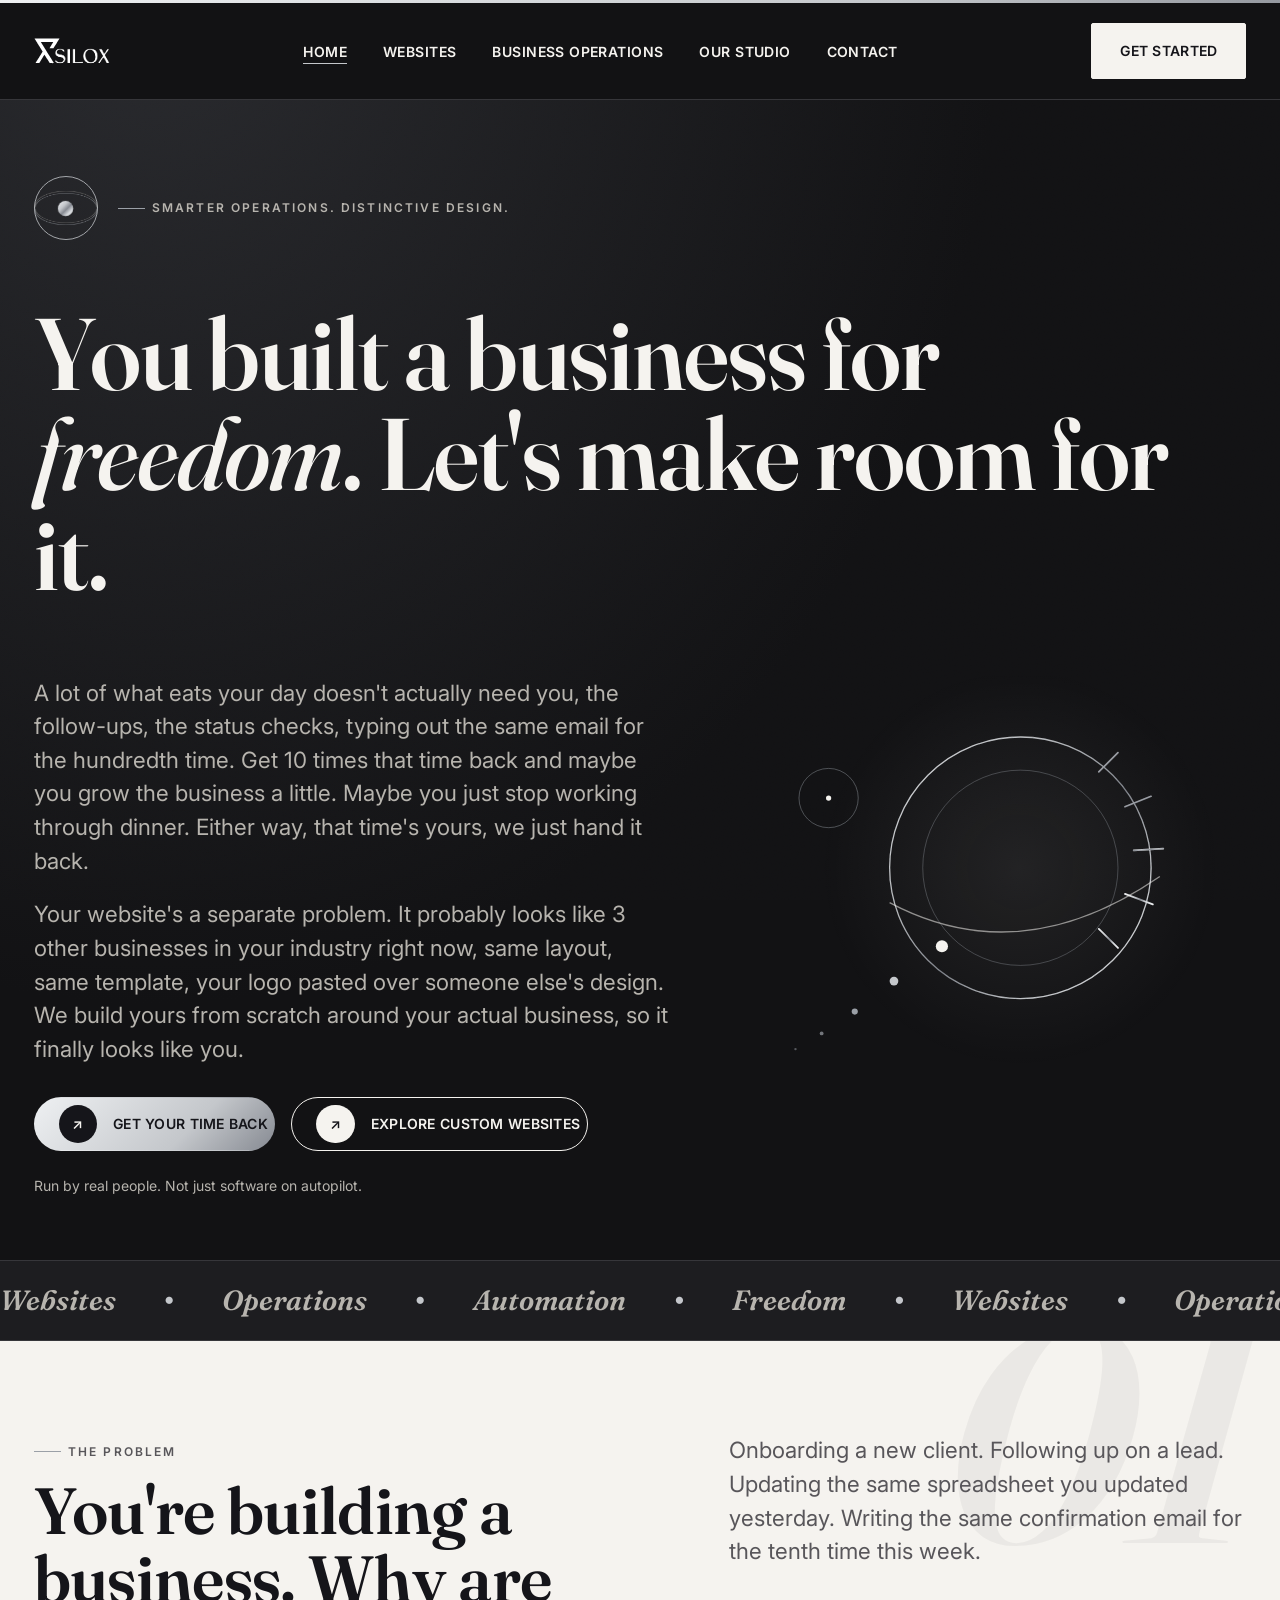
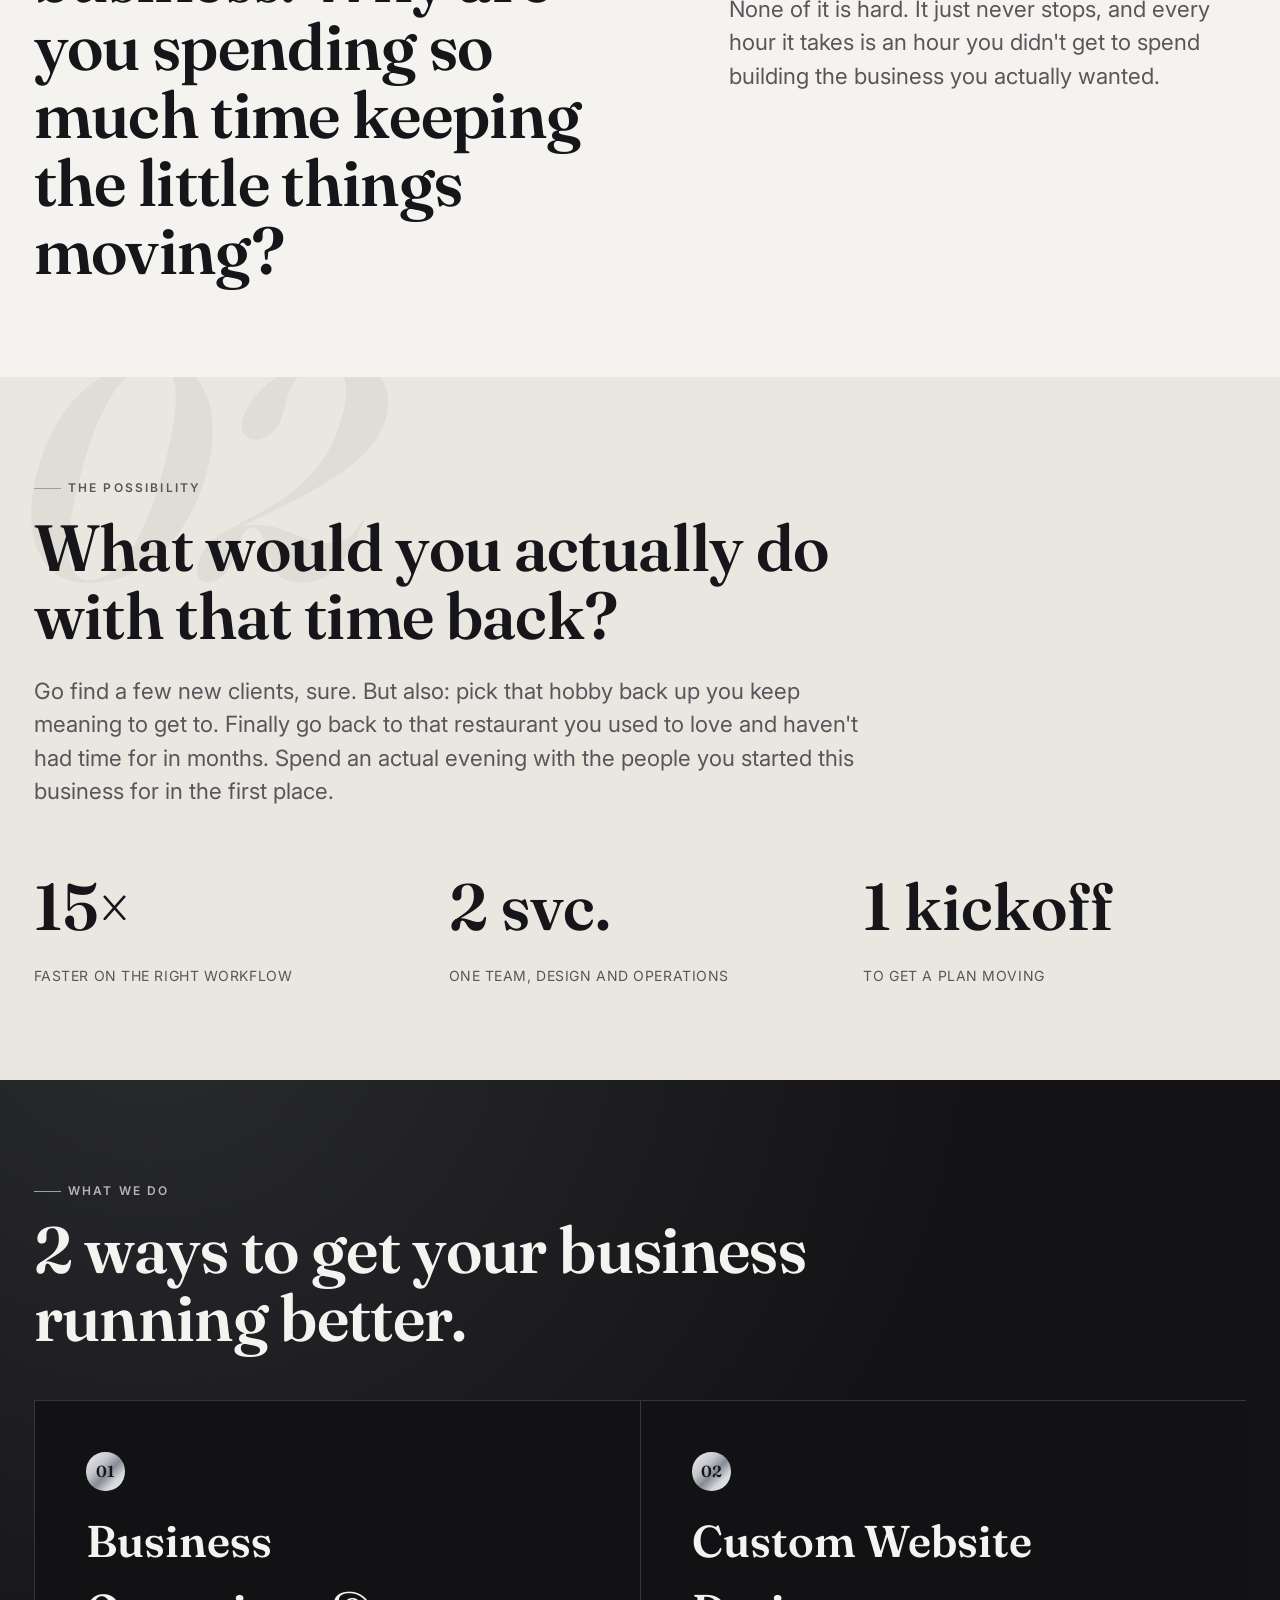
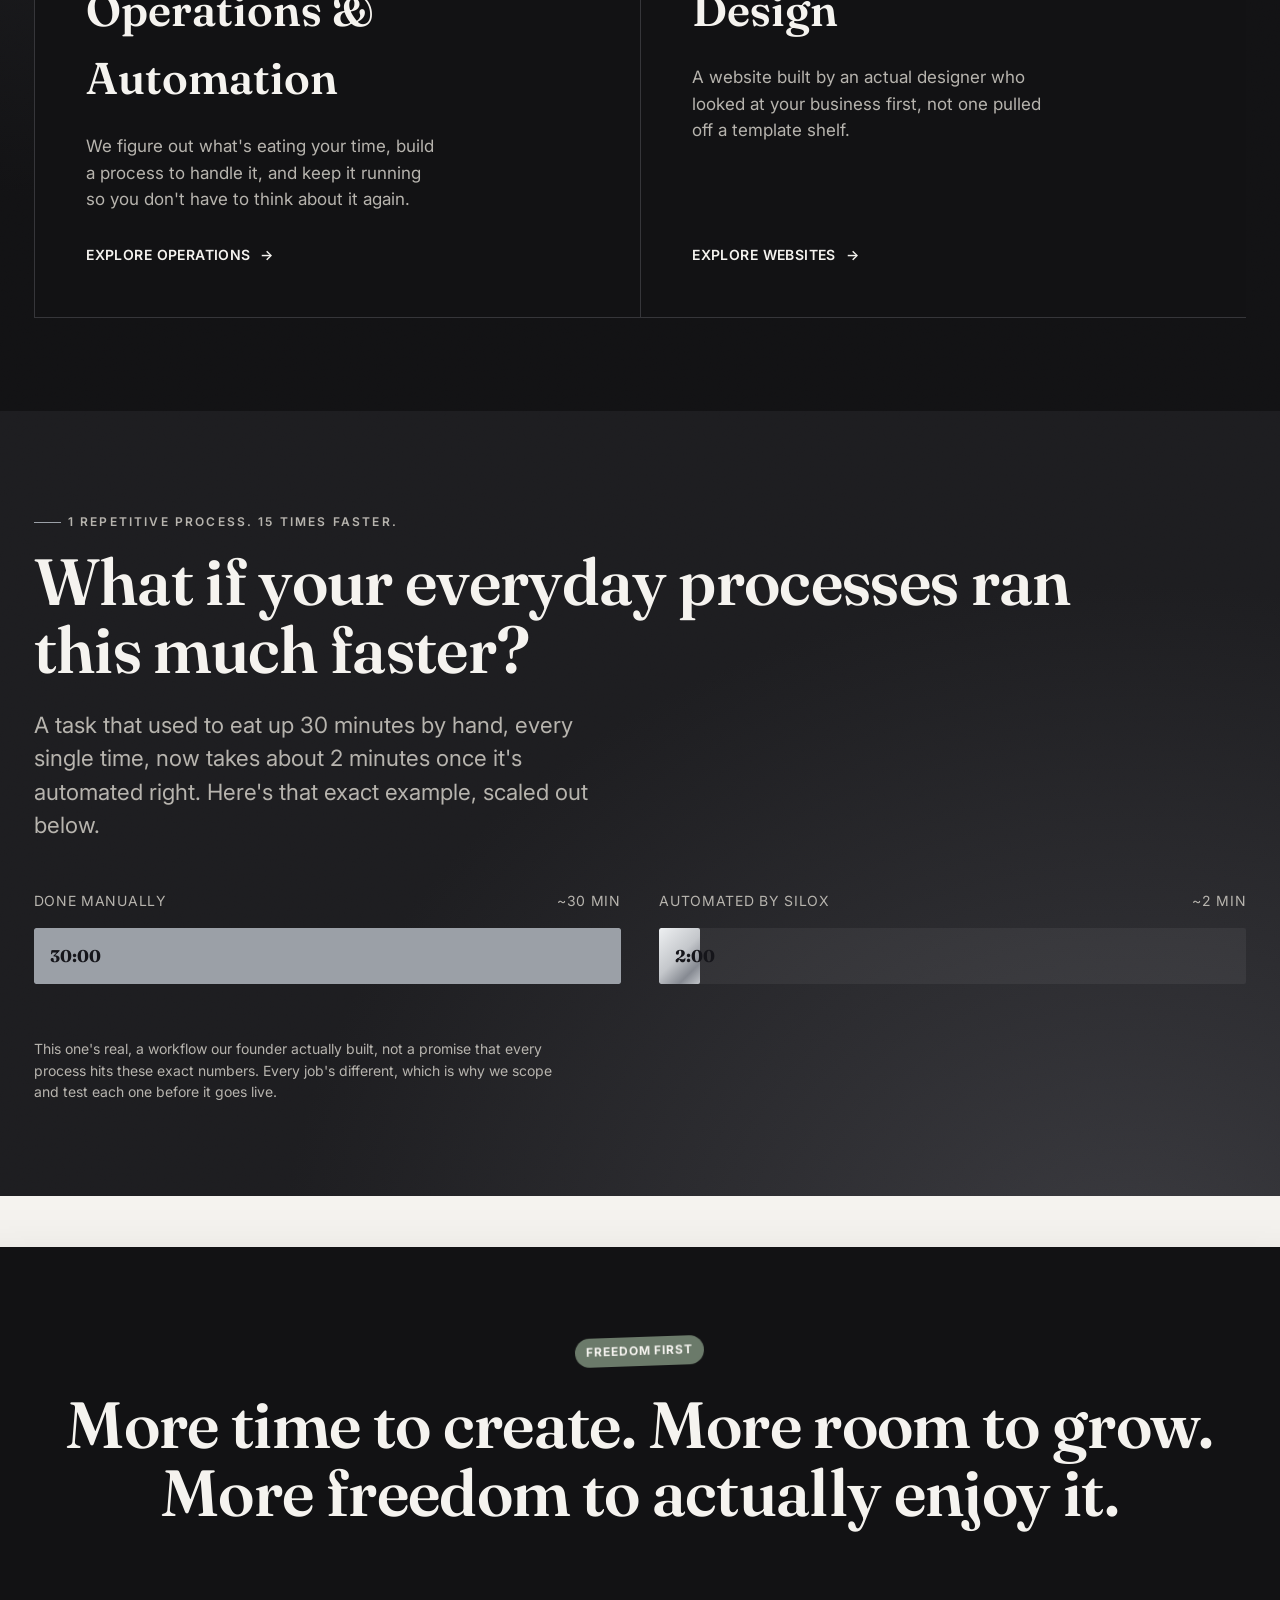
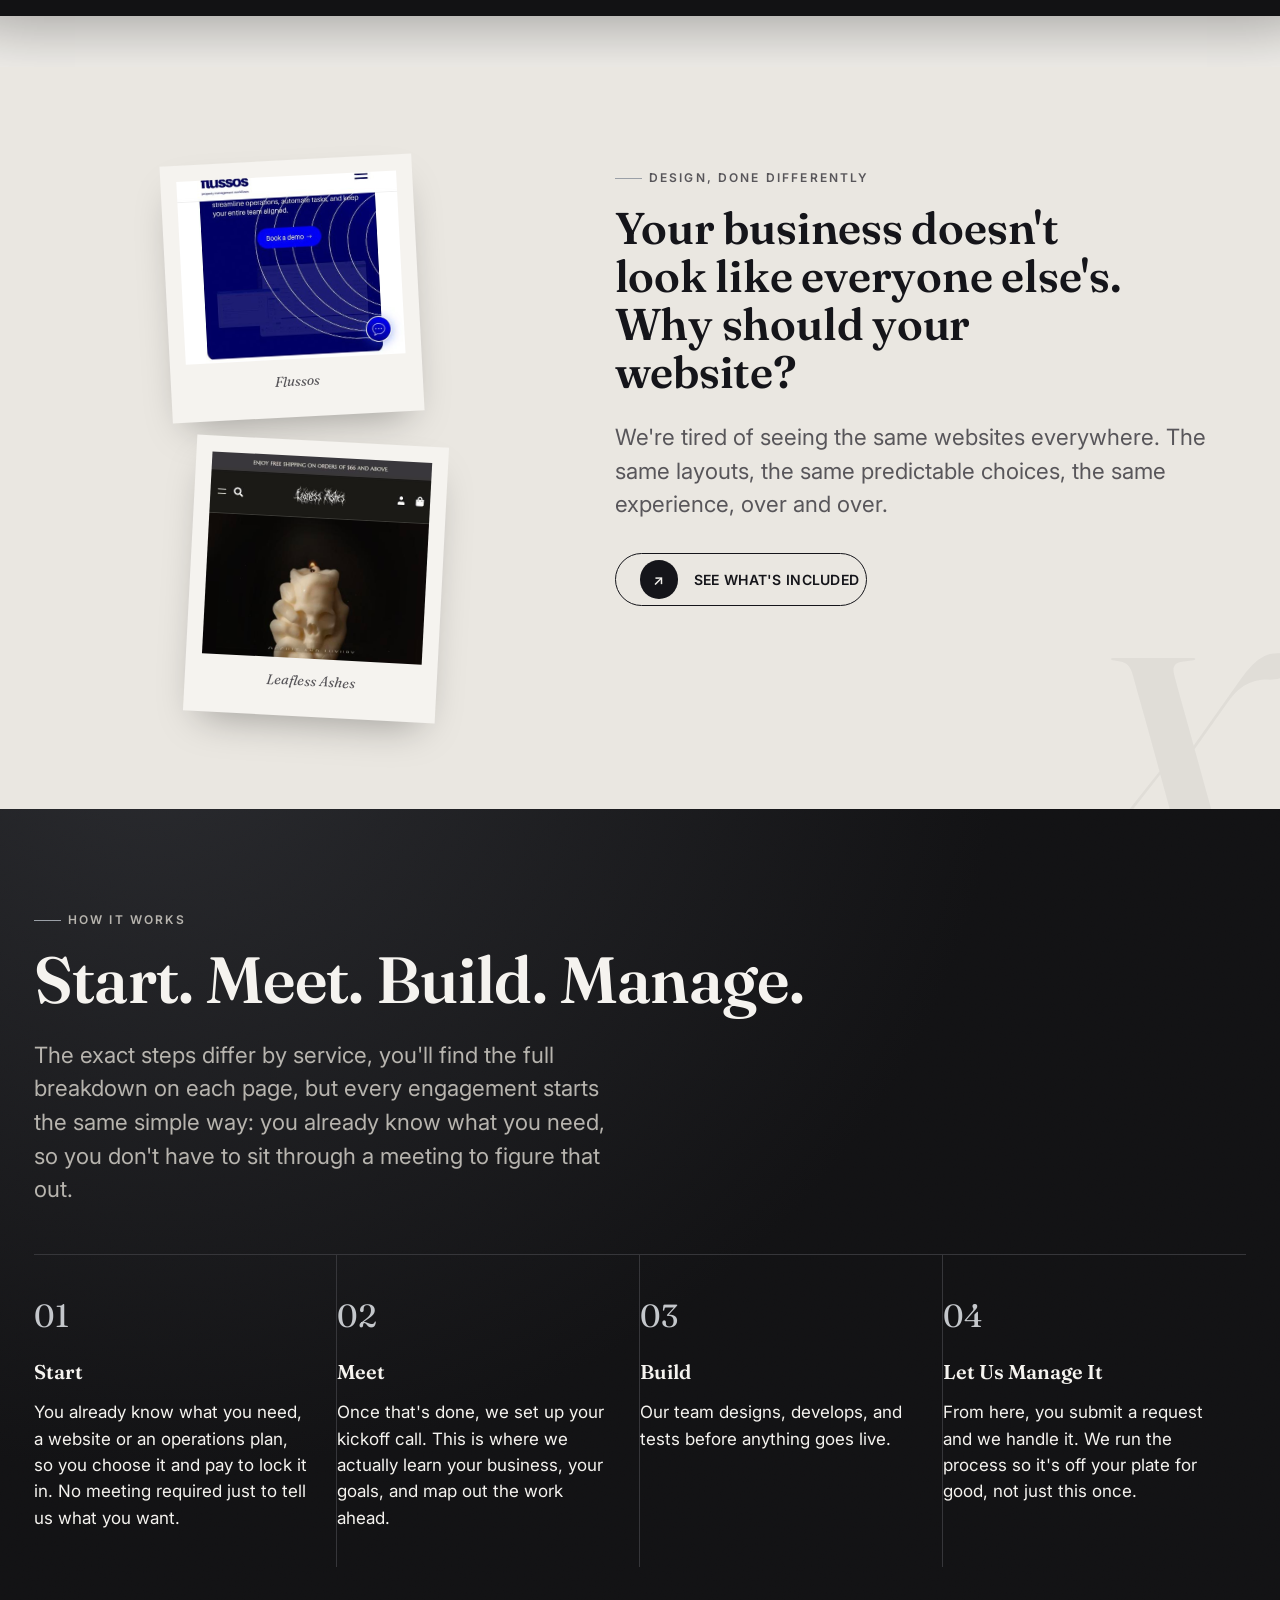
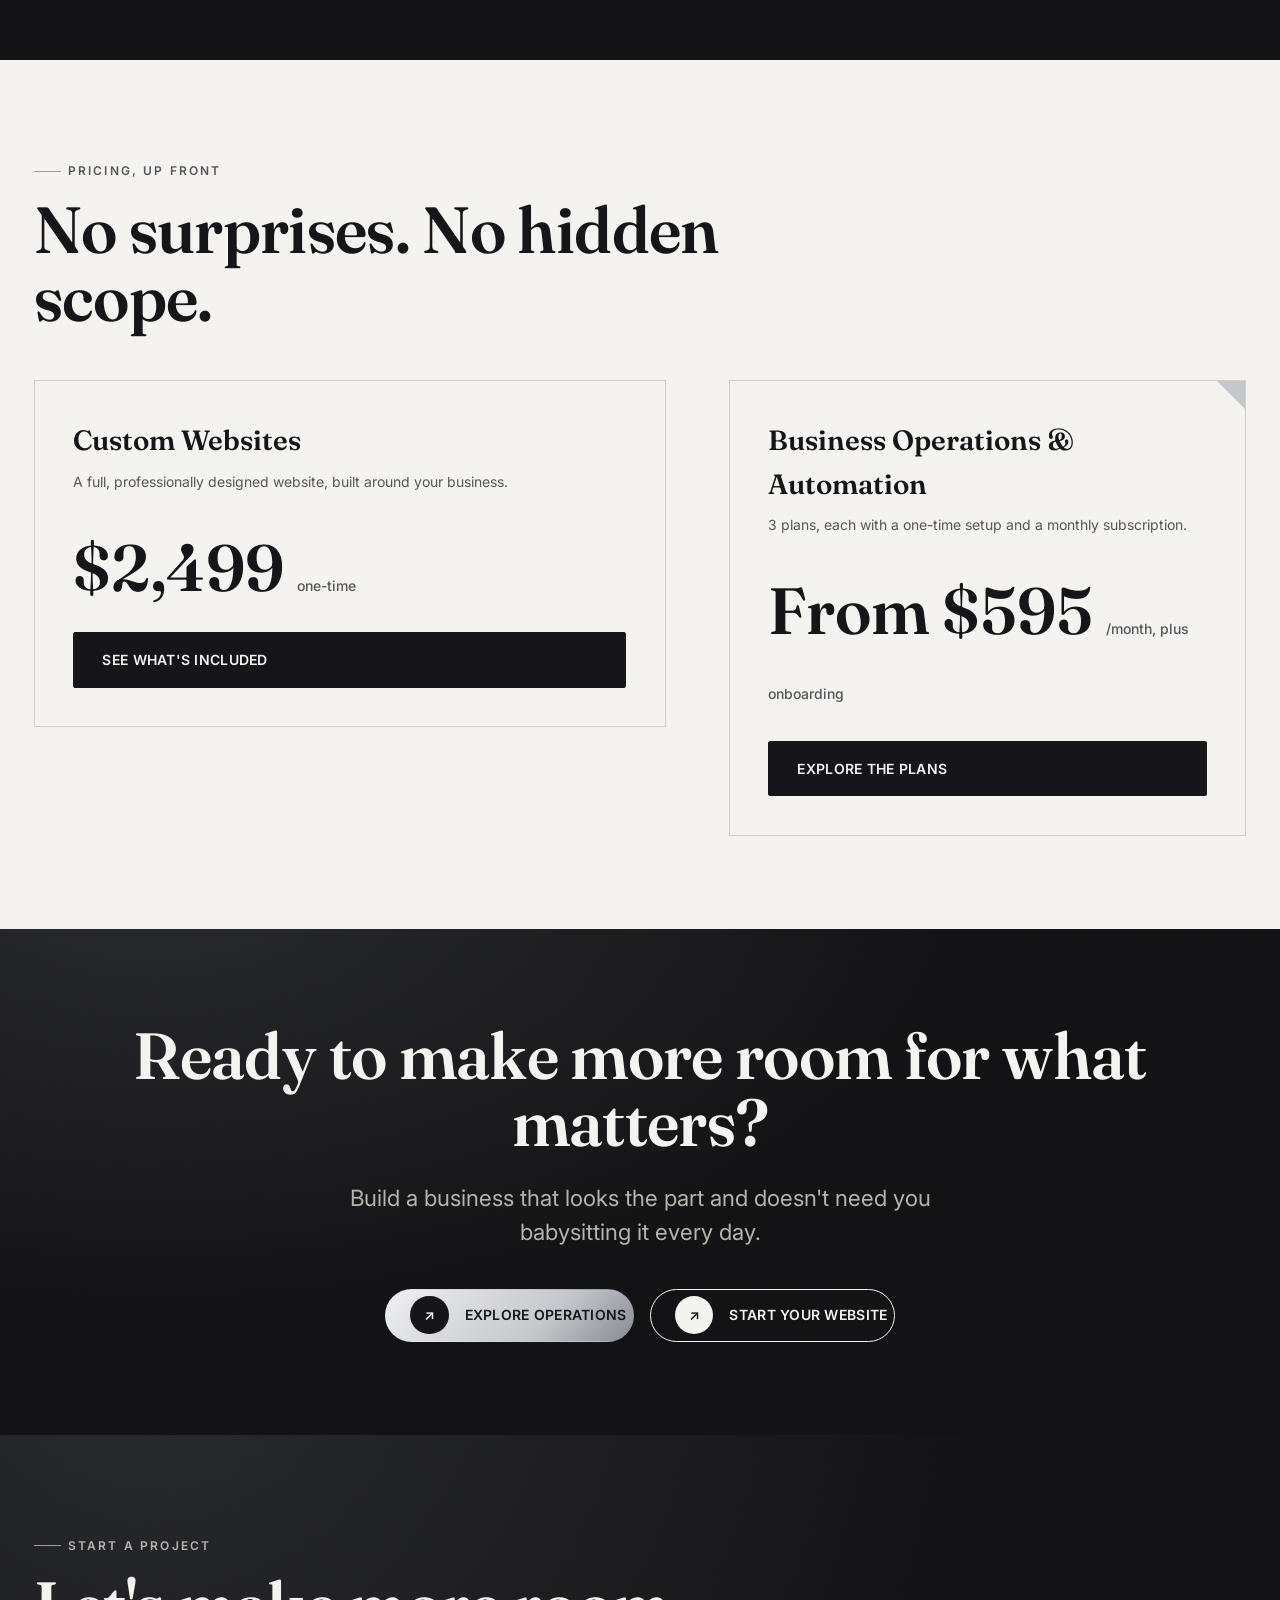
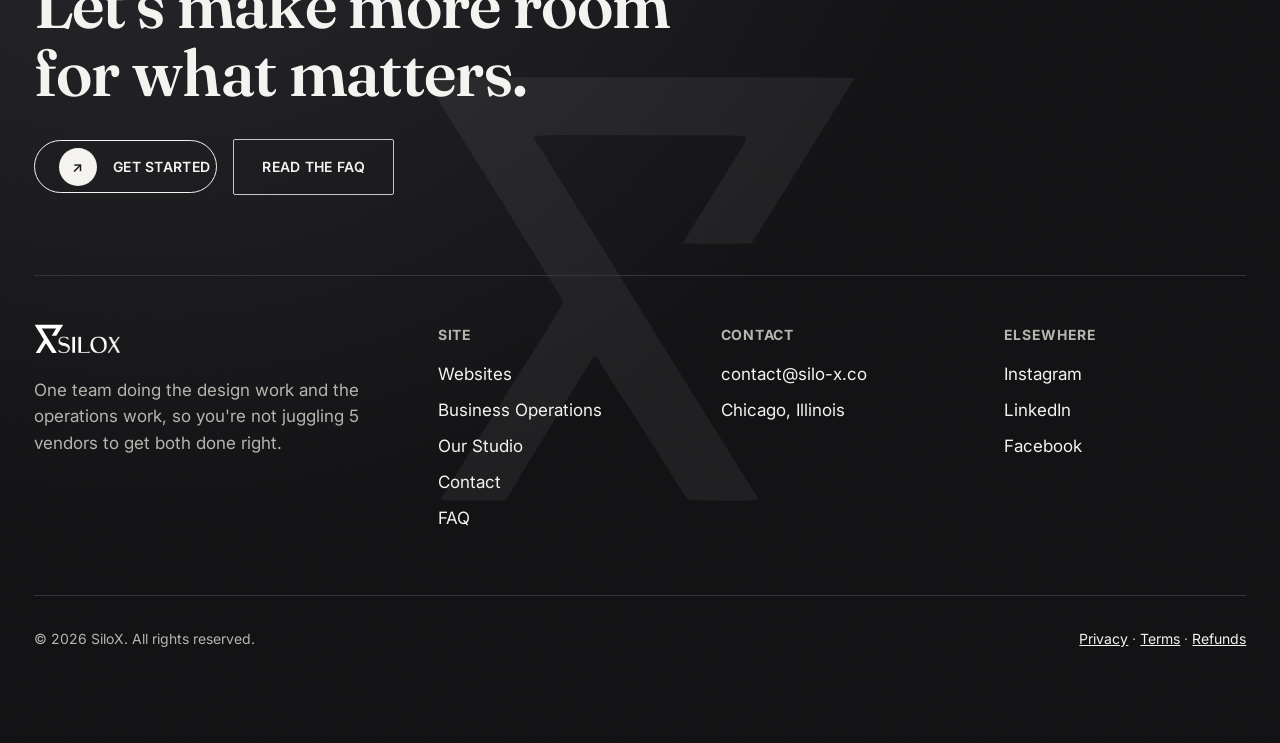
==== site/index.html @ 8cee52fc "Add files via upload" ====
<!DOCTYPE html>
<html lang="en">
<head>
<meta charset="UTF-8">
<meta name="viewport" content="width=device-width, initial-scale=1">
<title>SiloX — Smarter operations. Distinctive design.</title>
<meta name="description" content="SiloX designs distinctive, professionally built websites and manages the repetitive business operations that eat your time, so you get more freedom to run your business your way.">
<meta property="og:title" content="SiloX — Smarter operations. Distinctive design.">
<meta property="og:description" content="Custom websites, built by real designers. Business operations, automated and managed for you. More room to grow.">
<meta property="og:type" content="website">
<link rel="canonical" href="https://silo-x.co/">
<link rel="stylesheet" href="css/styles.css">
</head>
<body>
<div class="chrome-top-edge"></div>
<a class="skip-link" href="#main">Skip to content</a>

<header class="site-header">
	<div class="wrap site-header__inner">
		<a class="site-logo" href="index.html"><img src="img/logo-horizontal-white.svg" alt="SiloX" width="140" height="48"></a>
		<nav class="primary-nav" id="primary-nav" aria-label="Primary">
			<ul>
				<li><a href="index.html" aria-current="page">Home</a></li>
				<li><a href="websites.html">Websites</a></li>
				<li><a href="operations.html">Business Operations</a></li>
				<li><a href="studio.html">Our Studio</a></li>
				<li><a href="contact.html">Contact</a></li>
			</ul>
		</nav>
		<div class="header-cta">
			<a class="btn btn--primary-on-dark" href="contact.html">Get Started</a>
			<button class="nav-toggle" id="nav-toggle" aria-expanded="false" aria-controls="primary-nav"><span class="visually-hidden">Menu</span>☰</button>
		</div>
	</div>
</header>

<main id="main">

<!-- HERO -->
<section class="section--dark hero-section">
	<div class="wrap hero">
		<div style="display:flex;align-items:center;gap:1.25rem;">
			<div class="orb-3d" aria-hidden="true"><div class="orb-3d__inner"><span class="orb-3d__ring"></span><span class="orb-3d__ring"></span><span class="orb-3d__ring"></span><span class="orb-3d__core"></span></div></div>
			<p class="eyebrow hero__eyebrow" style="margin:0;">Smarter operations. Distinctive design.</p>
		</div>
		<h1 class="display-hero hero__headline" style="margin-top:1.5rem;">You built a business for <em class="accent">freedom</em>. Let's make room for it.</h1>
		<div class="hero__sub hero__sub--with-visual">
			<div>
				<p class="lead hero__lede">A lot of what eats your day doesn't actually need you, the follow-ups, the status checks, typing out the same email for the hundredth time. Get 10 times that time back and maybe you grow the business a little. Maybe you just stop working through dinner. Either way, that time's yours, we just hand it back.</p>
				<p class="lead hero__lede" style="margin-top:1.25rem;">Your website's a separate problem. It probably looks like 3 other businesses in your industry right now, same layout, same template, your logo pasted over someone else's design. We build yours from scratch around your actual business, so it finally looks like you.</p>
				<div class="hero__cta btn-row">
					<a class="btn-soul btn-soul--chrome" href="operations.html"><span class="btn-soul__ring">↗</span> Get Your Time Back</a>
					<a class="btn-soul btn-soul--on-dark" href="websites.html"><span class="btn-soul__ring">↗</span> Explore Custom Websites</a>
				</div>
				<p class="hero__fineprint">Run by real people. Not just software on autopilot.</p>
			</div>
			<div class="hero-stage" aria-hidden="true">
				<img src="img/motif-home.svg" alt="" width="560" height="430">
			</div>
		</div>
	</div>
</section>

<div class="marquee" aria-hidden="true">
	<div class="marquee__track">
		<div class="marquee__item"><span>Websites</span><span class="dot">●</span><span>Operations</span><span class="dot">●</span><span>Automation</span><span class="dot">●</span><span>Freedom</span><span class="dot">●</span></div>
		<div class="marquee__item"><span>Websites</span><span class="dot">●</span><span>Operations</span><span class="dot">●</span><span>Automation</span><span class="dot">●</span><span>Freedom</span><span class="dot">●</span></div>
	</div>
</div>

<!-- THE PROBLEM -->
<section class="section section--light" style="overflow:hidden;">
	<span class="ghost-num" aria-hidden="true">01</span>
	<div class="wrap editorial-split" data-reveal>
		<div>
			<p class="eyebrow">The problem</p>
			<h2 class="display-h1" style="margin-top:1rem;max-width:18ch;">You're building a business. Why are you spending so much time keeping the little things moving?</h2>
		</div>
		<div>
			<p class="lead max-w-prose" style="max-width:52ch;">Onboarding a new client. Following up on a lead. Updating the same spreadsheet you updated yesterday. Writing the same confirmation email for the tenth time this week.</p>
			<p class="lead max-w-prose" style="max-width:52ch;margin-top:1.5rem;">None of it is hard. It just never stops, and every hour it takes is an hour you didn't get to spend building the business you actually wanted.</p>
		</div>
	</div>
</section>

<!-- THE POSSIBILITY -->
<section class="section section--paper" style="overflow:hidden;">
	<span class="ghost-num ghost-num--left" aria-hidden="true">02</span>
	<div class="wrap" data-reveal>
		<p class="eyebrow">The possibility</p>
		<h2 class="display-h1" style="margin-top:1rem;max-width:20ch;">What would you actually do with that time back?</h2>
		<p class="lead" style="margin-top:1.5rem;max-width:60ch;">Go find a few new clients, sure. But also: pick that hobby back up you keep meaning to get to. Finally go back to that restaurant you used to love and haven't had time for in months. Spend an actual evening with the people you started this business for in the first place.</p>
		<div class="stat-row">
			<div class="stat">
				<div class="stat__num">15×</div>
				<div class="stat__label">Faster on the right workflow</div>
			</div>
			<div class="stat">
				<div class="stat__num">2 svc.</div>
				<div class="stat__label">One team, design and operations</div>
			</div>
			<div class="stat">
				<div class="stat__num">1 kickoff</div>
				<div class="stat__label">To get a plan moving</div>
			</div>
		</div>
	</div>
</section>

<!-- THE TWO SERVICES -->
<section class="section section--dark">
	<div class="wrap" data-reveal>
		<p class="eyebrow">What we do</p>
		<h2 class="display-h1" style="margin-top:1rem;max-width:22ch;">2 ways to get your business running better.</h2>
		<div class="path-split">
			<a class="path-card" href="operations.html" data-tilt>
				<span class="tilt-glare" aria-hidden="true"></span>
				<span class="path-card__label">01</span>
				<h3 class="path-card__title">Business Operations &amp; Automation</h3>
				<p class="path-card__desc">We figure out what's eating your time, build a process to handle it, and keep it running so you don't have to think about it again.</p>
				<span class="path-card__cta">Explore Operations <span class="path-card__cta-arrow">→</span></span>
			</a>
			<a class="path-card" href="websites.html" data-tilt>
				<span class="tilt-glare" aria-hidden="true"></span>
				<span class="path-card__label">02</span>
				<h3 class="path-card__title">Custom Website Design</h3>
				<p class="path-card__desc">A website built by an actual designer who looked at your business first, not one pulled off a template shelf.</p>
				<span class="path-card__cta">Explore Websites <span class="path-card__cta-arrow">→</span></span>
			</a>
		</div>
	</div>
</section>

<!-- AUTOMATION COMPARISON -->
<section class="section section--dark-alt">
	<div class="wrap" data-reveal>
		<p class="eyebrow">1 repetitive process. 15 times faster.</p>
		<h2 class="display-h1" style="margin-top:1rem;max-width:26ch;">What if your everyday processes ran this much faster?</h2>
		<p class="lead" style="margin-top:1.5rem;">A task that used to eat up 30 minutes by hand, every single time, now takes about 2 minutes once it's automated right. Here's that exact example, scaled out below.</p>
		<div class="time-viz">
			<div class="time-viz__col">
				<div class="time-viz__label"><span>Done manually</span><span>~30 min</span></div>
				<div class="time-viz__bar-track"><div class="time-viz__bar time-viz__bar--manual">30:00</div></div>
			</div>
			<div class="time-viz__col">
				<div class="time-viz__label"><span>Automated by SiloX</span><span>~2 min</span></div>
				<div class="time-viz__bar-track"><div class="time-viz__bar time-viz__bar--auto">2:00</div></div>
			</div>
			<p class="time-viz__footnote">This one's real, a workflow our founder actually built, not a promise that every process hits these exact numbers. Every job's different, which is why we scope and test each one before it goes live.</p>
		</div>
	</div>
</section>

<!-- FREEDOM STATEMENT -->
<section class="section section--light ribbon-section">
	<div class="ribbon-section__band" data-reveal>
		<div class="wrap text-center">
			<span class="pill-tag">Freedom first</span>
			<h2 class="display-h1" style="margin-top:1.5rem;max-width:30ch;margin-inline:auto;color:var(--silox-warm-white);">More time to create. More room to grow. More freedom to actually enjoy it.</h2>
		</div>
	</div>
</section>

<!-- WEBSITE INDIVIDUALITY -->
<section class="section section--paper" style="overflow:hidden;">
	<span class="ghost-num" aria-hidden="true" style="top:auto;bottom:-0.25em;">X</span>
	<div class="wrap editorial-split editorial-split--reverse" data-reveal>
		<div>
			<p class="eyebrow">Design, done differently</p>
			<h2 class="display-h2" style="margin-top:1rem;max-width:18ch;">Your business doesn't look like everyone else's. Why should your website?</h2>
			<p class="lead max-w-prose" style="max-width:52ch;margin-top:1.5rem;">We're tired of seeing the same websites everywhere. The same layouts, the same predictable choices, the same experience, over and over.</p>
			<a class="btn-soul btn-soul--on-light" href="websites.html" style="margin-top:2rem;"><span class="btn-soul__ring">↗</span> See What's Included</a>
		</div>
		<div style="display:flex;flex-direction:column;align-items:center;gap:1.5rem;">
			<figure class="tilt-card">
				<img src="img/portfolio-flussos.jpg" alt="Flussos, a property management workflow site we designed" style="width:220px;display:block;">
				<figcaption>Flussos</figcaption>
			</figure>
			<figure class="tilt-card tilt-card--right" style="margin-left:3rem;">
				<img src="img/portfolio-leafless-ashes.jpg" alt="Leafless Ashes, a candle brand site we designed" style="width:220px;display:block;">
				<figcaption>Leafless Ashes</figcaption>
			</figure>
		</div>
	</div>
</section>

<!-- SIMPLE PROCESS -->
<section class="section section--dark">
	<div class="wrap" data-reveal>
		<p class="eyebrow">How it works</p>
		<h2 class="display-h1" style="margin-top:1rem;max-width:18ch;">Start. Meet. Build. Manage.</h2>
		<p class="lead" style="margin-top:1.5rem;">The exact steps differ by service, you'll find the full breakdown on each page, but every engagement starts the same simple way: you already know what you need, so you don't have to sit through a meeting to figure that out.</p>
		<div class="phases">
			<div class="phase">
				<span class="phase__num">01</span>
				<h3 class="phase__title">Start</h3>
				<p>You already know what you need, a website or an operations plan, so you choose it and pay to lock it in. No meeting required just to tell us what you want.</p>
			</div>
			<div class="phase">
				<span class="phase__num">02</span>
				<h3 class="phase__title">Meet</h3>
				<p>Once that's done, we set up your kickoff call. This is where we actually learn your business, your goals, and map out the work ahead.</p>
			</div>
			<div class="phase">
				<span class="phase__num">03</span>
				<h3 class="phase__title">Build</h3>
				<p>Our team designs, develops, and tests before anything goes live.</p>
			</div>
			<div class="phase">
				<span class="phase__num">04</span>
				<h3 class="phase__title">Let Us Manage It</h3>
				<p>From here, you submit a request and we handle it. We run the process so it's off your plate for good, not just this once.</p>
			</div>
		</div>
	</div>
</section>

<!-- PRICING PREVIEW -->
<section class="section section--light">
	<div class="wrap" data-reveal>
		<p class="eyebrow">Pricing, up front</p>
		<h2 class="display-h1" style="margin-top:1rem;max-width:20ch;">No surprises. No hidden scope.</h2>
		<div class="editorial-split" style="margin-top:3rem;">
			<div class="pricing-card" data-tilt>
				<span class="tilt-glare" aria-hidden="true"></span>
				<h3 class="pricing-card__name">Custom Websites</h3>
				<p class="pricing-card__tagline">A full, professionally designed website, built around your business.</p>
				<div class="pricing-card__fees">
					<div class="pricing-card__price">$2,499 <small>one-time</small></div>
				</div>
				<a class="btn btn--primary-on-light" href="websites.html" style="margin-top:2rem;">See What's Included</a>
			</div>
			<div class="pricing-card" style="position:relative;overflow:hidden;" data-tilt>
				<span class="tilt-glare" aria-hidden="true"></span>
				<span class="corner-fold" aria-hidden="true"></span>
				<h3 class="pricing-card__name">Business Operations &amp; Automation</h3>
				<p class="pricing-card__tagline">3 plans, each with a one-time setup and a monthly subscription.</p>
				<div class="pricing-card__fees">
					<div class="pricing-card__price">From $595 <small>/month, plus onboarding</small></div>
				</div>
				<a class="btn btn--primary-on-light" href="operations.html" style="margin-top:2rem;">Explore the Plans</a>
			</div>
		</div>
	</div>
</section>

<!-- FINAL CTA -->
<section class="section section--dark">
	<div class="wrap text-center" data-reveal>
		<h2 class="display-h1" style="max-width:24ch;margin-inline:auto;">Ready to make more room for what matters?</h2>
		<p class="lead" style="margin:1.5rem auto 0;max-width:46ch;text-align:center;">Build a business that looks the part and doesn't need you babysitting it every day.</p>
		<div class="btn-row" style="justify-content:center;margin-top:2.5rem;">
			<a class="btn-soul btn-soul--chrome" href="operations.html"><span class="btn-soul__ring">↗</span> Explore Operations</a>
			<a class="btn-soul btn-soul--on-dark" href="websites.html"><span class="btn-soul__ring">↗</span> Start Your Website</a>
		</div>
	</div>
</section>

</main>

<footer class="site-footer section--dark" style="position:relative;overflow:hidden;">
	<div class="wordmark-watermark" aria-hidden="true"><img src="img/logomark-white.svg" alt=""></div>
	<div class="wrap" style="position:relative;">
		<div class="footer-cta">
			<p class="eyebrow">Start a project</p>
			<h2 class="display-h1" style="margin-top:1rem;max-width:16ch;">Let's make more room for what matters.</h2>
			<div class="btn-row" style="margin-top:2rem;">
				<a class="btn-soul btn-soul--on-dark" href="contact.html"><span class="btn-soul__ring">↗</span> Get Started</a>
				<a class="btn btn--ghost-on-dark" href="faq.html">Read the FAQ</a>
			</div>
		</div>
		<hr class="rule">
		<div class="footer-grid" style="margin-top:3rem;">
			<div class="footer-col">
				<p class="site-logo"><img src="img/logo-horizontal-white.svg" alt="SiloX" width="150" height="52"></p>
				<p style="margin-top:1rem;color:var(--text-on-dark-muted);max-width:32ch;">One team doing the design work and the operations work, so you're not juggling 5 vendors to get both done right.</p>
			</div>
			<div class="footer-col">
				<h4>Site</h4>
				<ul>
					<li><a href="websites.html">Websites</a></li>
					<li><a href="operations.html">Business Operations</a></li>
					<li><a href="studio.html">Our Studio</a></li>
					<li><a href="contact.html">Contact</a></li>
					<li><a href="faq.html">FAQ</a></li>
				</ul>
			</div>
			<div class="footer-col">
				<h4>Contact</h4>
				<ul>
					<li><a href="mailto:contact@silo-x.co">contact@silo-x.co</a></li>
					<li>Chicago, Illinois</li>
				</ul>
			</div>
			<div class="footer-col">
				<h4>Elsewhere</h4>
				<ul>
					<li><a href="https://instagram.com/silox_studio">Instagram</a></li>
					<li><a href="https://linkedin.com/company/silox-ai">LinkedIn</a></li>
					<li><a href="https://facebook.com/profile.php?id=61578733553728">Facebook</a></li>
				</ul>
			</div>
		</div>
		<div class="footer-bottom">
			<span>© 2026 SiloX. All rights reserved.</span>
			<span><a href="legal/privacy.html">Privacy</a> · <a href="legal/terms.html">Terms</a> · <a href="legal/refund-policy.html">Refunds</a></span>
		</div>
	</div>
</footer>

<script src="js/main.js"></script>
</body>
</html>
---- site/css/styles.css ----
/*
SiloX — marketing site, design system
Editorial, contemporary: graphite / charcoal / warm white / chrome.
*/

@import url('https://fonts.googleapis.com/css2?family=Fraunces:ital,opsz,wght@0,9..144,300;0,9..144,500;0,9..144,600;0,9..144,700;1,9..144,500&family=Inter:wght@400;500;600;700&display=swap');

/* ==========================================================================
   1. DESIGN TOKENS
   ========================================================================== */

:root {
  --silox-graphite: #121214;
  --silox-charcoal: #1d1d20;
  --silox-charcoal-2: #292a2e;
  --silox-warm-white: #f5f3ef;
  --silox-paper: #eae7e1;
  --silox-soft-gray: #dcd9d2;
  --silox-mid-gray: #a6a6a6;
  --silox-ink: #15151a;

  --silox-chrome-1: #c4c7cb;
  --silox-chrome-2: #9ba0a7;
  --silox-chrome-shine: linear-gradient(135deg, #eef0f2 0%, #c4c7cb 35%, #868a92 55%, #d4d7db 75%, #eef0f2 100%);

  --bg-light: var(--silox-warm-white);
  --bg-light-alt: var(--silox-paper);
  --bg-dark: var(--silox-graphite);
  --bg-dark-alt: var(--silox-charcoal);
  --text-on-light: var(--silox-ink);
  --text-on-light-muted: #58565a;
  --text-on-dark: var(--silox-warm-white);
  --text-on-dark-muted: #b7b4ae;
  --rule-light: #d3cfc8;
  --rule-dark: #36363a;
  --focus-ring: #7d828a;
  --accent-sage: #6b7a6a;

  --font-display: "Fraunces", "Iowan Old Style", Georgia, serif;
  --font-body: "Inter", -apple-system, BlinkMacSystemFont, "Segoe UI", Arial, sans-serif;

  --step-hero: clamp(2.75rem, 3rem + 4.2vw, 7.75rem);
  --step-h1: clamp(2.25rem, 2rem + 2.6vw, 4.5rem);
  --step-h2: clamp(1.75rem, 1.5rem + 1.6vw, 3rem);
  --step-h3: clamp(1.25rem, 1.1rem + 0.8vw, 1.75rem);
  --step-lead: clamp(1.125rem, 1rem + 0.5vw, 1.5rem);
  --step-body: 1.0625rem;
  --step-small: 0.875rem;
  --step-micro: 0.75rem;

  --container-max: 1400px;
  --gutter: clamp(1.25rem, 2vw + 0.5rem, 3.5rem);
  --section-pad: clamp(4rem, 6vw + 1rem, 9rem);

  --ease: cubic-bezier(0.2, 0.6, 0.2, 1);
}

/* ==========================================================================
   2. RESET
   ========================================================================== */

*, *::before, *::after { box-sizing: border-box; }
html { scroll-behavior: smooth; }
@media (prefers-reduced-motion: reduce) {
  html { scroll-behavior: auto; }
  *, *::before, *::after { animation-duration: 0.01ms !important; animation-iteration-count: 1 !important; transition-duration: 0.01ms !important; scroll-behavior: auto !important; }
}
body {
  margin: 0;
  font-family: var(--font-body);
  font-size: var(--step-body);
  line-height: 1.55;
  color: var(--text-on-light);
  background: var(--bg-light);
  -webkit-font-smoothing: antialiased;
}
img, svg { max-width: 100%; display: block; }
a { color: inherit; }
h1, h2, h3, h4, p, figure { margin: 0; }
ul { margin: 0; padding: 0; list-style: none; }
button { font: inherit; }

:focus-visible { outline: 3px solid var(--focus-ring); outline-offset: 3px; }

.skip-link {
  position: absolute; left: -9999px; top: 0;
  background: var(--silox-warm-white); color: var(--silox-ink);
  padding: 1rem 1.5rem; z-index: 1000; font-weight: 600;
}
.skip-link:focus { left: 1rem; top: 1rem; }

.chrome-top-edge {
  height: 3px;
  background: var(--silox-chrome-shine);
  background-size: 200% 100%;
  position: sticky; top: 0; z-index: 501;
}

/* ==========================================================================
   3. LAYOUT PRIMITIVES
   ========================================================================== */

.wrap { max-width: var(--container-max); margin-inline: auto; padding-inline: var(--gutter); }
.section { padding-block: var(--section-pad); }
.section--tight { padding-block: clamp(2.5rem, 4vw, 4.5rem); }
.section--light { background: var(--bg-light); color: var(--text-on-light); }
.section--paper { background: var(--bg-light-alt); color: var(--text-on-light); }
.section--dark {
  background: radial-gradient(120% 160% at 12% -10%, var(--silox-charcoal-2) 0%, var(--silox-graphite) 55%);
  color: var(--text-on-dark);
}
.section--dark-alt {
  background: radial-gradient(120% 160% at 88% 110%, #3a3a3f 0%, var(--silox-charcoal) 55%);
  color: var(--text-on-dark);
}
.section--dark :where(a), .section--dark-alt :where(a) { color: var(--text-on-dark); }

.rule { border: none; border-top: 1px solid var(--rule-light); margin: 0; }
.section--dark .rule, .section--dark-alt .rule { border-top-color: var(--rule-dark); }

.chrome-rule { height: 2px; border: none; background: var(--silox-chrome-shine); background-size: 200% 100%; }

.eyebrow {
  display: inline-flex; align-items: center; gap: 0.6em;
  font-family: var(--font-body); font-size: var(--step-micro);
  letter-spacing: 0.18em; text-transform: uppercase; font-weight: 600;
  color: var(--text-on-light-muted);
}
.section--dark .eyebrow, .section--dark-alt .eyebrow { color: var(--text-on-dark-muted); }
.eyebrow::before { content: ""; width: 2.25em; height: 1px; background: var(--silox-chrome-2); display: inline-block; }

/* ==========================================================================
   4. TYPOGRAPHY
   ========================================================================== */

.display-hero { font-family: var(--font-display); font-weight: 600; font-size: var(--step-hero); line-height: 0.98; letter-spacing: -0.01em; }
.display-h1 { font-family: var(--font-display); font-weight: 600; font-size: var(--step-h1); line-height: 1.04; letter-spacing: -0.01em; }
.display-h2 { font-family: var(--font-display); font-weight: 600; font-size: var(--step-h2); line-height: 1.08; letter-spacing: -0.005em; }
.display-h3 { font-family: var(--font-display); font-weight: 600; font-size: var(--step-h3); line-height: 1.2; }
.lead { font-size: var(--step-lead); line-height: 1.5; color: var(--text-on-light-muted); max-width: 42ch; }
.section--dark .lead, .section--dark-alt .lead { color: var(--text-on-dark-muted); }
.editorial-quote { font-family: var(--font-display); font-style: italic; font-weight: 500; font-size: var(--step-h3); line-height: 1.4; }
.mono-index { font-variant-numeric: tabular-nums; font-size: var(--step-small); color: var(--silox-chrome-2); letter-spacing: 0.05em; }
em.accent { font-style: italic; font-family: var(--font-display); font-weight: 500; }

/* ==========================================================================
   5. BUTTONS / CTAs
   ========================================================================== */

.btn {
  display: inline-flex; align-items: center; gap: 0.6rem;
  padding: 1rem 1.75rem; font-weight: 600; font-size: var(--step-small);
  letter-spacing: 0.02em; text-transform: uppercase; text-decoration: none;
  border-radius: 2px; border: 1px solid currentColor; cursor: pointer;
  transition: transform 0.25s var(--ease), background-color 0.25s var(--ease), color 0.25s var(--ease);
  background: transparent;
}
.btn:hover { transform: translateY(-2px); }
.btn:disabled { opacity: 0.5; cursor: not-allowed; transform: none; }
.btn--primary-on-light { background: var(--silox-ink); border-color: var(--silox-ink); color: var(--silox-warm-white); }
.btn--primary-on-light:hover { background: #000; }
.btn--primary-on-dark { background: var(--silox-warm-white); border-color: var(--silox-warm-white); color: var(--silox-ink); }
.btn--primary-on-dark:hover { background: #fff; }
.btn--ghost-on-light { color: var(--silox-ink); border-color: var(--silox-ink); }
.btn--ghost-on-light:hover { background: var(--silox-ink); color: var(--silox-warm-white); }
.btn--ghost-on-dark { color: var(--silox-warm-white); border-color: var(--silox-chrome-1); }
.btn--ghost-on-dark:hover { background: var(--silox-warm-white); color: var(--silox-ink); }
.btn--chrome { border: none; background: var(--silox-chrome-shine); color: var(--silox-ink); }
.btn--block { width: 100%; justify-content: center; }
.btn-row { display: flex; flex-wrap: wrap; gap: 1rem; align-items: center; }

/* ==========================================================================
   6. HEADER / NAV
   ========================================================================== */

.site-header { position: sticky; top: 3px; z-index: 500; background: var(--silox-graphite); border-bottom: 1px solid var(--rule-dark); color: var(--text-on-dark); }
.site-header__inner { display: flex; align-items: center; justify-content: space-between; padding-block: 1.25rem; }
.site-logo { display: inline-flex; align-items: center; text-decoration: none; color: var(--text-on-dark); }
.site-logo img { height: 26px; width: auto; display: block; }
.footer-col .site-logo img { height: 30px; }
@media (max-width: 500px) { .site-logo img { height: 22px; } }
.primary-nav ul { display: flex; gap: 2.25rem; }
.primary-nav a { text-decoration: none; font-size: var(--step-small); font-weight: 600; letter-spacing: 0.03em; text-transform: uppercase; position: relative; padding-bottom: 4px; color: var(--text-on-dark); }
.primary-nav a::after { content: ""; position: absolute; left: 0; right: 100%; bottom: 0; height: 1px; background: var(--silox-chrome-1); transition: right 0.25s var(--ease); }
.primary-nav a:hover::after, .primary-nav a[aria-current="page"]::after { right: 0; }
.header-cta { display: flex; align-items: center; gap: 1rem; }
.nav-toggle { display: none; background: none; border: 1px solid var(--silox-chrome-1); color: var(--text-on-dark); padding: 0.5rem 0.75rem; }

@media (max-width: 900px) {
  .primary-nav { position: fixed; inset: 0; top: 68px; background: var(--silox-graphite); transform: translateY(-110%); transition: transform 0.3s var(--ease); padding: 2rem var(--gutter); overflow-y: auto; }
  .primary-nav.is-open { transform: translateY(0); }
  .primary-nav ul { flex-direction: column; gap: 1.5rem; }
  .primary-nav a { font-size: 1.25rem; }
  .nav-toggle { display: inline-flex; }
  .header-cta .btn { padding: 0.75rem 1rem; font-size: var(--step-micro); }
}

/* ==========================================================================
   7. HERO
   ========================================================================== */

.hero { display: grid; gap: 2.5rem; padding-block: clamp(3rem, 6vw, 6rem) clamp(3rem, 5vw, 5rem); }
.hero__eyebrow { margin-bottom: 1.5rem; }
.hero__headline { max-width: 20ch; }
.hero__sub { margin-top: 2rem; display: grid; grid-template-columns: repeat(auto-fit, minmax(220px, 1fr)); gap: 2rem; align-items: start; }
.hero__sub--with-visual { grid-template-columns: 1.1fr 0.9fr; gap: clamp(2rem, 4vw, 4rem); }
@media (max-width: 900px) { .hero__sub--with-visual { grid-template-columns: 1fr; } .hero__sub--with-visual .hero-stage { order: -1; max-width: 280px; margin-inline: auto; } }
.hero__lede { max-width: 48ch; }
.hero__cta { margin-top: 2rem; }
.hero__fineprint { margin-top: 1.5rem; font-size: var(--step-small); color: var(--text-on-dark-muted); }

/* ==========================================================================
   8. SERVICES GRID / TWO-PATH SPLIT
   ========================================================================== */

.services-grid { display: grid; grid-template-columns: repeat(auto-fit, minmax(260px, 1fr)); gap: 1px; background: var(--rule-light); border: 1px solid var(--rule-light); margin-top: 3rem; }
.section--dark .services-grid, .section--dark-alt .services-grid { background: var(--rule-dark); border-color: var(--rule-dark); }
.service-card { background: var(--bg-light); padding: 2.5rem 2rem; display: flex; flex-direction: column; gap: 1.25rem; text-decoration: none; color: inherit; transition: background-color 0.25s var(--ease); min-height: 320px; }
.section--dark .service-card, .section--dark-alt .service-card { background: var(--bg-dark); }
.service-card:hover { background: var(--silox-paper); }
.section--dark .service-card:hover, .section--dark-alt .service-card:hover { background: var(--silox-charcoal-2); }
.service-card__index { font-family: var(--font-display); font-size: var(--step-small); color: var(--silox-chrome-2); }
.service-card__title { font-family: var(--font-display); font-weight: 600; font-size: var(--step-h3); }
.service-card__desc { color: var(--text-on-light-muted); font-size: var(--step-body); flex-grow: 1; }
.section--dark .service-card__desc, .section--dark-alt .service-card__desc { color: var(--text-on-dark-muted); }
.service-card__price { font-weight: 700; font-size: var(--step-small); text-transform: uppercase; letter-spacing: 0.04em; }
.service-card__arrow { align-self: flex-end; font-size: 1.5rem; transition: transform 0.25s var(--ease); }
.service-card:hover .service-card__arrow { transform: translateX(6px); }
.service-card--compact { min-height: auto; padding: 1.5rem 1.75rem; flex-direction: row; align-items: center; }

.path-split { display: grid; grid-template-columns: 1fr 1fr; gap: 1px; margin-top: 3rem; background: var(--rule-dark); border: 1px solid var(--rule-dark); }
@media (max-width: 800px) { .path-split { grid-template-columns: 1fr; } }
.path-card { position: relative; background: var(--silox-graphite); padding: clamp(2.5rem, 4vw, 4rem); display: flex; flex-direction: column; min-height: 420px; text-decoration: none; color: var(--text-on-dark); transition: background-color 0.3s var(--ease); }
.path-card:hover { background: var(--silox-charcoal-2); }
.path-card__label { display: inline-flex; align-items: center; justify-content: center; width: 2.4rem; height: 2.4rem; border-radius: 50%; background: var(--silox-chrome-shine); color: var(--silox-ink); font-family: var(--font-display); font-weight: 600; font-size: 1rem; }
.path-card__title { font-family: var(--font-display); font-weight: 600; font-size: var(--step-h2); margin-top: 1rem; max-width: 14ch; }
.path-card__desc { margin-top: 1.25rem; color: var(--text-on-dark-muted); max-width: 32ch; flex-grow: 1; }
.path-card__cta { margin-top: 2rem; display: inline-flex; align-items: center; gap: 0.6rem; font-weight: 600; text-transform: uppercase; font-size: var(--step-small); letter-spacing: 0.03em; }
.path-card__cta-arrow { transition: transform 0.25s var(--ease); }
.path-card:hover .path-card__cta-arrow { transform: translateX(6px); }

.pending-flag { display: inline-block; font-size: var(--step-micro); text-transform: uppercase; letter-spacing: 0.08em; font-weight: 700; color: #8a6a2f; background: #f1e3c4; padding: 0.25em 0.6em; border-radius: 2px; }

/* ==========================================================================
   9. ASYMMETRIC / EDITORIAL BLOCKS
   ========================================================================== */

.editorial-split { display: grid; grid-template-columns: 1.1fr 0.9fr; gap: clamp(2rem, 5vw, 6rem); align-items: start; }
@media (max-width: 900px) { .editorial-split { grid-template-columns: 1fr; } }
.editorial-split--reverse { grid-template-columns: 0.9fr 1.1fr; }
@media (max-width: 900px) { .editorial-split--reverse { grid-template-columns: 1fr; } }
.editorial-split--reverse > :first-child { order: 2; }
@media (max-width: 900px) { .editorial-split--reverse > :first-child { order: 0; } }

/* ==========================================================================
   10. PROCESS / PHASES / TIMELINE
   ========================================================================== */

.phases { display: grid; grid-template-columns: repeat(4, 1fr); gap: 0; margin-top: 3rem; border-top: 1px solid var(--rule-dark); }
.section--light .phases, .section--paper .phases { border-top-color: var(--rule-light); }
@media (max-width: 900px) { .phases { grid-template-columns: 1fr; } }
.phase { padding: 2.25rem 1.75rem 2.25rem 0; border-right: 1px solid var(--rule-dark); }
.section--light .phase, .section--paper .phase { border-right-color: var(--rule-light); }
.phase:last-child { border-right: none; }
@media (max-width: 900px) { .phase { border-right: none; border-bottom: 1px solid var(--rule-dark); padding: 2rem 0; } .section--light .phase, .section--paper .phase { border-bottom-color: var(--rule-light); } }
.phase__num { font-family: var(--font-display); font-size: 2rem; color: var(--silox-chrome-1); display: block; margin-bottom: 1rem; }
.phase__title { font-family: var(--font-display); font-weight: 600; font-size: 1.25rem; margin-bottom: 0.75rem; }

.timeline { margin-top: 3rem; display: flex; flex-direction: column; }
.timeline-step { display: grid; grid-template-columns: 90px 1fr; gap: clamp(1.5rem, 4vw, 3rem); padding-block: 2rem; border-top: 1px solid var(--rule-dark); }
.section--light .timeline-step, .section--paper .timeline-step { border-top-color: var(--rule-light); }
.timeline-step:last-child { border-bottom: 1px solid var(--rule-dark); }
.section--light .timeline-step:last-child, .section--paper .timeline-step:last-child { border-bottom-color: var(--rule-light); }
@media (max-width: 700px) { .timeline-step { grid-template-columns: 56px 1fr; } }
.timeline-step__num { font-family: var(--font-display); font-size: var(--step-h2); color: var(--silox-chrome-1); line-height: 1; }
.timeline-step__title { font-family: var(--font-display); font-weight: 600; font-size: var(--step-h3); margin-bottom: 0.6rem; }
.timeline-step__desc { color: var(--text-on-light-muted); max-width: 58ch; }
.section--dark .timeline-step__desc, .section--dark-alt .timeline-step__desc { color: var(--text-on-dark-muted); }

/* ==========================================================================
   11. PORTFOLIO / WORK GRID
   ========================================================================== */

.work-grid { display: grid; grid-template-columns: repeat(auto-fit, minmax(320px, 1fr)); gap: clamp(1.5rem, 3vw, 3rem); margin-top: 3rem; }
.work-card { text-decoration: none; color: inherit; display: block; }
.work-card__media { aspect-ratio: 4 / 3; background: var(--silox-soft-gray); overflow: hidden; position: relative; }
.work-card__media img { width: 100%; height: 100%; object-fit: cover; transition: transform 0.4s var(--ease); }
.work-card:hover .work-card__media img { transform: scale(1.03); }
.work-card__media--placeholder { display: flex; align-items: center; justify-content: center; color: var(--silox-mid-gray); font-family: var(--font-display); font-weight: 600; text-transform: uppercase; letter-spacing: 0.08em; font-size: var(--step-small); text-align: center; padding: 1rem; }
.work-card__meta { display: flex; justify-content: space-between; align-items: baseline; margin-top: 1rem; gap: 1rem; }
.work-card__name { font-family: var(--font-display); font-weight: 600; font-size: 1.25rem; }
.work-card__industry { color: var(--text-on-light-muted); font-size: var(--step-small); text-transform: uppercase; letter-spacing: 0.04em; }
.section--dark .work-card__industry, .section--dark-alt .work-card__industry { color: var(--text-on-dark-muted); }

/* ==========================================================================
   12. FORMS
   ========================================================================== */

.form-field { margin-bottom: 1.5rem; }
.form-field label { display: block; font-size: var(--step-small); font-weight: 600; text-transform: uppercase; letter-spacing: 0.03em; margin-bottom: 0.5rem; }
.form-field input, .form-field textarea, .form-field select { width: 100%; padding: 0.9rem 1rem; border: 1px solid var(--rule-light); background: var(--bg-light); font-family: var(--font-body); font-size: 1rem; color: inherit; border-radius: 2px; }
.section--dark .form-field input, .section--dark .form-field textarea, .section--dark .form-field select,
.section--dark-alt .form-field input, .section--dark-alt .form-field textarea, .section--dark-alt .form-field select { background: var(--silox-charcoal-2); border-color: var(--rule-dark); }
.form-field input:focus, .form-field textarea:focus, .form-field select:focus { border-color: var(--silox-chrome-2); }
.form-field textarea { min-height: 140px; resize: vertical; }
.form-field .field-error { color: #a3372f; font-size: var(--step-small); margin-top: 0.4rem; display: none; }
.form-field.has-error input, .form-field.has-error textarea { border-color: #a3372f; }
.form-field.has-error .field-error { display: block; }
.form-hint { font-size: var(--step-small); color: var(--text-on-light-muted); margin-top: 0.4rem; }
.section--dark .form-hint, .section--dark-alt .form-hint { color: var(--text-on-dark-muted); }
.honeypot-field { position: absolute; left: -9999px; }
.form-status { margin-top: 1.5rem; padding: 1rem 1.25rem; border-radius: 2px; font-size: var(--step-small); display: none; }
.form-status.is-visible { display: block; }
.form-status--success { background: #e4ece3; color: #2c4a2a; }
.form-status--error { background: #f3ded9; color: #7d2a1e; }

.path-choice { display: grid; grid-template-columns: repeat(auto-fit, minmax(180px, 1fr)); gap: 1rem; margin-bottom: 2rem; }
.path-choice input { position: absolute; opacity: 0; pointer-events: none; }
.path-choice label { display: flex; flex-direction: column; gap: 0.4rem; padding: 1.25rem; border: 1px solid var(--rule-light); border-radius: 2px; cursor: pointer; transition: border-color 0.2s var(--ease), background-color 0.2s var(--ease); }
.section--dark .path-choice label, .section--dark-alt .path-choice label { border-color: var(--rule-dark); }
.path-choice input:checked + label,
.path-choice label:has(input:checked) { border-color: var(--silox-ink); background: var(--silox-paper); }
.section--dark .path-choice input:checked + label, .section--dark .path-choice label:has(input:checked),
.section--dark-alt .path-choice input:checked + label, .section--dark-alt .path-choice label:has(input:checked) { border-color: var(--silox-warm-white); background: var(--silox-charcoal-2); }
.path-choice .choice-title { font-weight: 700; }
.path-choice .choice-desc { font-size: var(--step-small); color: var(--text-on-light-muted); }
.section--dark .path-choice .choice-desc, .section--dark-alt .path-choice .choice-desc { color: var(--text-on-dark-muted); }
.conditional-block { display: none; }
.conditional-block.is-visible { display: block; animation: fadeIn 0.3s var(--ease); }
@keyframes fadeIn { from { opacity: 0; transform: translateY(6px); } to { opacity: 1; transform: translateY(0); } }

/* ==========================================================================
   13. PRICING / CHECKOUT CARDS
   ========================================================================== */

.pricing-grid { display: grid; grid-template-columns: repeat(3, 1fr); gap: clamp(1.25rem, 2vw, 2rem); margin-top: 3rem; align-items: stretch; }
@media (max-width: 1000px) { .pricing-grid { grid-template-columns: 1fr; max-width: 480px; margin-inline: auto; } }

.pricing-card { display: flex; flex-direction: column; background: var(--bg-light); border: 1px solid var(--rule-light); padding: clamp(2rem, 3vw, 2.75rem); position: relative; }
.section--dark .pricing-card, .section--dark-alt .pricing-card { background: var(--silox-charcoal-2); border-color: var(--rule-dark); }
.pricing-card--featured { border: 1px solid var(--silox-ink); box-shadow: 0 24px 60px -24px rgba(0,0,0,0.25); transform: translateY(-8px); }
.section--dark .pricing-card--featured, .section--dark-alt .pricing-card--featured { border-color: var(--silox-chrome-1); }
@media (max-width: 1000px) { .pricing-card--featured { transform: none; } }
.pricing-card__badge { position: absolute; top: -14px; left: clamp(2rem, 3vw, 2.75rem); background: var(--silox-ink); color: var(--silox-warm-white); font-size: var(--step-micro); text-transform: uppercase; letter-spacing: 0.08em; font-weight: 700; padding: 0.4em 0.9em; border-radius: 2px; }
.pricing-card__name { font-family: var(--font-display); font-weight: 600; font-size: var(--step-h3); }
.pricing-card__tagline { margin-top: 0.5rem; color: var(--text-on-light-muted); font-size: var(--step-small); min-height: 2.6em; }
.section--dark .pricing-card__tagline, .section--dark-alt .pricing-card__tagline { color: var(--text-on-dark-muted); }
.pricing-card__fees { margin-top: 1.75rem; display: flex; flex-direction: column; gap: 0.35rem; }
.pricing-card__onboarding { font-size: var(--step-small); color: var(--text-on-light-muted); text-transform: uppercase; letter-spacing: 0.04em; }
.section--dark .pricing-card__onboarding, .section--dark-alt .pricing-card__onboarding { color: var(--text-on-dark-muted); }
.pricing-card__price { font-family: var(--font-display); font-weight: 600; font-size: var(--step-h1); line-height: 1; }
.pricing-card__price small { font-family: var(--font-body); font-weight: 500; font-size: var(--step-small); text-transform: none; color: var(--text-on-light-muted); }
.section--dark .pricing-card__price small, .section--dark-alt .pricing-card__price small { color: var(--text-on-dark-muted); }
.pricing-card__list { display: flex; flex-direction: column; gap: 0.7rem; margin-top: 2rem; flex-grow: 1; }
.pricing-card__list li { padding-left: 1.4em; position: relative; font-size: var(--step-small); }
.pricing-card__list li::before { content: "—"; position: absolute; left: 0; color: var(--silox-chrome-2); }
.pricing-card .btn { margin-top: 2rem; }

.pricing-tier__price { font-family: var(--font-display); font-weight: 600; font-size: var(--step-h2); }
.pricing-tier__price small { font-family: var(--font-body); font-weight: 500; font-size: var(--step-small); text-transform: none; }
.pricing-tier__list { display: flex; flex-direction: column; gap: 0.65rem; }
.pricing-tier__list li { padding-left: 1.4em; position: relative; font-size: var(--step-small); }
.pricing-tier__list li::before { content: "—"; position: absolute; left: 0; color: var(--silox-chrome-2); }
.pricing-tier__list--excluded li::before { content: "×"; color: var(--silox-mid-gray); }
.included-excluded { display: grid; grid-template-columns: 1fr 1fr; gap: 2.5rem; margin-top: 2.5rem; }
@media (max-width: 700px) { .included-excluded { grid-template-columns: 1fr; } }
.checkout-notice { margin-top: 1.5rem; padding: 1rem 1.25rem; border: 1px dashed var(--silox-chrome-2); font-size: var(--step-small); }

/* Comparison table */
.compare-table-wrap { margin-top: 3rem; overflow-x: auto; }
.compare-table { width: 100%; border-collapse: collapse; min-width: 640px; }
.compare-table th, .compare-table td { padding: 1rem 1.25rem; text-align: left; border-bottom: 1px solid var(--rule-dark); font-size: var(--step-small); }
.section--light .compare-table th, .section--light .compare-table td,
.section--paper .compare-table th, .section--paper .compare-table td { border-bottom-color: var(--rule-light); }
.compare-table th { font-family: var(--font-display); font-weight: 600; font-size: var(--step-body); text-align: center; }
.compare-table th:first-child { text-align: left; }
.compare-table td:not(:first-child) { text-align: center; }
.compare-table tbody tr:first-child td { font-weight: 700; }
.compare-table .col-featured { background: rgba(196,199,203,0.08); }

/* Definitions */
.definitions-grid { display: grid; grid-template-columns: repeat(auto-fit, minmax(260px, 1fr)); gap: 2rem; margin-top: 3rem; }
.definition-card__term { font-family: var(--font-display); font-weight: 600; font-size: var(--step-h3); }
.definition-card__def { margin-top: 0.75rem; color: var(--text-on-light-muted); }
.section--dark .definition-card__def, .section--dark-alt .definition-card__def { color: var(--text-on-dark-muted); }
.definition-example { margin-top: 1rem; font-size: var(--step-small); padding: 1rem; background: var(--bg-light-alt); border-radius: 2px; }
.section--dark .definition-example, .section--dark-alt .definition-example { background: var(--silox-charcoal-2); }

/* Order summary */
.order-summary { background: var(--bg-light-alt); border: 1px solid var(--rule-light); padding: clamp(1.5rem, 3vw, 2.5rem); border-radius: 2px; }
.section--dark .order-summary, .section--dark-alt .order-summary { background: var(--silox-charcoal-2); border-color: var(--rule-dark); }
.order-summary__row { display: flex; justify-content: space-between; align-items: baseline; padding-block: 0.75rem; border-bottom: 1px solid var(--rule-light); gap: 1rem; }
.section--dark .order-summary__row, .section--dark-alt .order-summary__row { border-bottom-color: var(--rule-dark); }
.order-summary__row:last-child { border-bottom: none; }
.order-summary__label { color: var(--text-on-light-muted); }
.section--dark .order-summary__label, .section--dark-alt .order-summary__label { color: var(--text-on-dark-muted); }
.order-summary__value { font-weight: 700; font-family: var(--font-display); }
.order-summary__total { margin-top: 0.5rem; padding-top: 1rem; border-top: 1px solid var(--silox-ink); }
.section--dark .order-summary__total, .section--dark-alt .order-summary__total { border-top-color: var(--silox-warm-white); }

/* ==========================================================================
   14. QUESTIONNAIRE / STEPS
   ========================================================================== */

.q-progress { display: flex; gap: 0.4rem; margin-bottom: 2.5rem; }
.q-progress__step { flex: 1; height: 3px; background: var(--rule-light); }
.q-progress__step.is-complete, .q-progress__step.is-active { background: var(--silox-ink); }
.section--dark .q-progress__step { background: var(--rule-dark); }
.section--dark .q-progress__step.is-complete, .section--dark .q-progress__step.is-active { background: var(--silox-warm-white); }
.q-step { display: none; }
.q-step.is-active { display: block; }
.q-nav { display: flex; justify-content: space-between; margin-top: 2.5rem; }
.q-save-indicator { font-size: var(--step-micro); color: var(--text-on-light-muted); text-transform: uppercase; letter-spacing: 0.05em; }
.section--dark .q-save-indicator, .section--dark-alt .q-save-indicator { color: var(--text-on-dark-muted); }

/* ==========================================================================
   15. FOOTER
   ========================================================================== */

.site-footer { padding-block: var(--section-pad); }
.footer-cta { text-align: left; margin-bottom: 5rem; }
.footer-grid { display: grid; grid-template-columns: 1.5fr repeat(3, 1fr); gap: 2.5rem; }
@media (max-width: 900px) { .footer-grid { grid-template-columns: repeat(2, 1fr); } }
.footer-col h4 { font-size: var(--step-small); text-transform: uppercase; letter-spacing: 0.05em; margin-bottom: 1rem; color: var(--text-on-dark-muted); }
.footer-col ul { display: flex; flex-direction: column; gap: 0.6rem; }
.footer-col a { text-decoration: none; }
.footer-col a:hover { text-decoration: underline; }
.footer-bottom { margin-top: 4rem; padding-top: 2rem; border-top: 1px solid var(--rule-dark); display: flex; justify-content: space-between; flex-wrap: wrap; gap: 1rem; font-size: var(--step-small); color: var(--text-on-dark-muted); }

/* ==========================================================================
   16. UTILITIES
   ========================================================================== */

.visually-hidden { position: absolute !important; width: 1px; height: 1px; padding: 0; margin: -1px; overflow: hidden; clip: rect(0,0,0,0); white-space: nowrap; border: 0; }
.muted { color: var(--text-on-light-muted); }
.section--dark .muted, .section--dark-alt .muted { color: var(--text-on-dark-muted); }
.text-center { text-align: center; }
.mt-0 { margin-top: 0; }
.max-w-prose { max-width: 62ch; }
.empty-state { padding: 3rem 0; color: var(--text-on-light-muted); font-style: italic; }
[data-reveal] { opacity: 0; transform: translateY(16px); transition: opacity 0.6s var(--ease), transform 0.6s var(--ease); }
[data-reveal].is-visible { opacity: 1; transform: translateY(0); }
@media (prefers-reduced-motion: reduce) { [data-reveal] { opacity: 1; transform: none; } }

/* ==========================================================================
   17. TIME-SAVINGS VISUALIZER
   ========================================================================== */

.time-viz { margin-top: 3rem; display: grid; grid-template-columns: 1fr 1fr; gap: clamp(1.5rem, 3vw, 3rem); align-items: end; }
@media (max-width: 760px) { .time-viz { grid-template-columns: 1fr; } }
.time-viz__col { display: flex; flex-direction: column; gap: 1rem; }
.time-viz__label { font-size: var(--step-small); text-transform: uppercase; letter-spacing: 0.05em; color: var(--text-on-dark-muted); display: flex; justify-content: space-between; }
.time-viz__bar-track { height: 56px; background: rgba(255,255,255,0.06); border-radius: 2px; overflow: hidden; position: relative; }
.time-viz__bar { height: 100%; border-radius: 2px; width: 0%; transition: width 1.4s var(--ease); display: flex; align-items: center; padding-left: 1rem; font-weight: 700; font-family: var(--font-display); }
.time-viz__bar--manual { background: var(--silox-chrome-2); color: var(--silox-ink); }
.time-viz__bar--auto { background: var(--silox-chrome-shine); background-size: 200% 100%; color: var(--silox-ink); }
.time-viz.is-active .time-viz__bar--manual { width: 100%; }
.time-viz.is-active .time-viz__bar--auto { width: 7%; }
.time-viz__footnote { grid-column: 1 / -1; margin-top: 1rem; font-size: var(--step-small); color: var(--text-on-dark-muted); max-width: 60ch; }
.time-viz__result { grid-column: 1 / -1; display: flex; align-items: baseline; gap: 1rem; margin-top: 0.5rem; }
.time-viz__result-num { font-family: var(--font-display); font-weight: 600; font-size: var(--step-h1); }

/* ==========================================================================
   18. WORKFLOW LIBRARY DEMO
   ========================================================================== */

.workflow-demo { margin-top: 3rem; border: 1px solid var(--rule-light); border-radius: 2px; overflow: hidden; }
.section--dark .workflow-demo, .section--dark-alt .workflow-demo { border-color: var(--rule-dark); }
.workflow-demo__header { display: flex; justify-content: space-between; align-items: center; padding: 1rem 1.5rem; background: var(--bg-light-alt); font-size: var(--step-small); text-transform: uppercase; letter-spacing: 0.05em; font-weight: 700; }
.section--dark .workflow-demo__header, .section--dark-alt .workflow-demo__header { background: var(--silox-charcoal-2); }
.workflow-demo__list { display: flex; flex-direction: column; max-height: 340px; overflow-y: auto; }
.workflow-demo__item { display: flex; justify-content: space-between; align-items: center; padding: 1.1rem 1.5rem; border-top: 1px solid var(--rule-light); gap: 1rem; }
.section--dark .workflow-demo__item, .section--dark-alt .workflow-demo__item { border-top-color: var(--rule-dark); }
.workflow-demo__name { font-weight: 600; }
.workflow-demo__status { font-size: var(--step-micro); text-transform: uppercase; letter-spacing: 0.05em; padding: 0.3em 0.75em; border-radius: 999px; background: rgba(107,122,106,0.15); color: var(--accent-sage); font-weight: 700; white-space: nowrap; }
.workflow-demo__footer { padding: 1rem 1.5rem; font-size: var(--step-small); color: var(--text-on-light-muted); border-top: 1px solid var(--rule-light); }
.section--dark .workflow-demo__footer, .section--dark-alt .workflow-demo__footer { color: var(--text-on-dark-muted); border-top-color: var(--rule-dark); }

/* ==========================================================================
   19. FAQ ACCORDION
   ========================================================================== */

.faq-group { margin-top: 2.5rem; }
.faq-group + .faq-group { margin-top: 4rem; }
.faq-item { border-bottom: 1px solid var(--rule-light); }
.section--dark .faq-item, .section--dark-alt .faq-item { border-bottom-color: var(--rule-dark); }
.faq-item__q { width: 100%; display: flex; justify-content: space-between; align-items: center; gap: 1rem; padding: 1.5rem 0; background: none; border: none; text-align: left; cursor: pointer; font-family: var(--font-display); font-weight: 600; font-size: var(--step-h3); color: inherit; }
.faq-item__icon { flex-shrink: 0; font-size: 1.5rem; font-family: var(--font-body); transition: transform 0.25s var(--ease); color: var(--silox-chrome-2); }
.faq-item.is-open .faq-item__icon { transform: rotate(45deg); }
.faq-item__a { max-height: 0; overflow: hidden; transition: max-height 0.3s var(--ease); }
.faq-item__a-inner { padding-bottom: 1.5rem; max-width: 70ch; color: var(--text-on-light-muted); }
.section--dark .faq-item__a-inner, .section--dark-alt .faq-item__a-inner { color: var(--text-on-dark-muted); }

/* ==========================================================================
   20. MISC: CARDS, STATS, PROCESS CHIP
   ========================================================================== */

.stat-row { display: grid; grid-template-columns: repeat(auto-fit, minmax(180px, 1fr)); gap: 2rem; margin-top: 3rem; }
.stat { }
.stat__num { font-family: var(--font-display); font-weight: 600; font-size: var(--step-h1); }
.stat__label { margin-top: 0.5rem; color: var(--text-on-light-muted); font-size: var(--step-small); text-transform: uppercase; letter-spacing: 0.04em; }
.section--dark .stat__label, .section--dark-alt .stat__label { color: var(--text-on-dark-muted); }

.task-list-compare { margin-top: 2rem; display: grid; grid-template-columns: 1fr 1fr; gap: 2rem; }
@media (max-width: 700px) { .task-list-compare { grid-template-columns: 1fr; } }
.task-list-compare__col h4 { font-size: var(--step-small); text-transform: uppercase; letter-spacing: 0.05em; margin-bottom: 1rem; color: var(--text-on-dark-muted); }
.task-list-compare__col ol { padding-left: 1.4rem; display: flex; flex-direction: column; gap: 0.6rem; counter-reset: step; }
.task-list-compare__col li { font-size: var(--step-small); }
.task-list-compare__col--after { opacity: 0.9; }

.scope-note { margin-top: 2.5rem; padding: 1.5rem; border-left: 2px solid var(--silox-chrome-2); background: var(--bg-light-alt); font-size: var(--step-small); }
.section--dark .scope-note, .section--dark-alt .scope-note { background: var(--silox-charcoal-2); }

/* ==========================================================================
   21. GRAIN / TEXTURE
   ========================================================================== */

.section { position: relative; }
.section--dark::before, .section--dark-alt::before {
	content: "";
	position: absolute; inset: 0;
	background-image: url("data:image/svg+xml,%3Csvg xmlns='http://www.w3.org/2000/svg' width='180' height='180'%3E%3Cfilter id='n'%3E%3CfeTurbulence type='fractalNoise' baseFrequency='0.85' numOctaves='2' stitchTiles='stitch'/%3E%3C/filter%3E%3Crect width='100%25' height='100%25' filter='url(%23n)'/%3E%3C/svg%3E");
	opacity: 0.045;
	mix-blend-mode: overlay;
	pointer-events: none;
	z-index: 0;
}
.section--dark > *, .section--dark-alt > * { position: relative; z-index: 1; }

/* ==========================================================================
   22. GHOST NUMERALS / WATERMARKS
   ========================================================================== */

.ghost-num {
	position: absolute;
	font-family: var(--font-display);
	font-weight: 600;
	font-style: italic;
	font-size: clamp(8rem, 24vw, 22rem);
	line-height: 0.8;
	color: var(--text-on-light);
	opacity: 0.045;
	pointer-events: none;
	user-select: none;
	z-index: 0;
	top: -0.1em;
	right: clamp(-1rem, 2vw, 2rem);
}
.section--dark .ghost-num, .section--dark-alt .ghost-num { color: var(--silox-warm-white); opacity: 0.05; }
.ghost-num--left { right: auto; left: clamp(-1rem, 1vw, 1rem); }

.wordmark-watermark {
	position: absolute;
	inset: 0;
	display: flex;
	align-items: center;
	justify-content: center;
	overflow: hidden;
	pointer-events: none;
	z-index: 0;
}
.wordmark-watermark span {
	font-family: var(--font-display);
	font-weight: 600;
	font-size: clamp(8rem, 32vw, 28rem);
	letter-spacing: -0.02em;
	color: var(--silox-warm-white);
	opacity: 0.035;
	white-space: nowrap;
}
.wordmark-watermark em { font-style: italic; color: var(--silox-chrome-1); }
.wordmark-watermark img { width: clamp(240px, 34vw, 560px); height: auto; opacity: 0.06; }

/* ==========================================================================
   23. MARQUEE TICKER
   ========================================================================== */

.marquee {
	overflow: hidden;
	border-top: 1px solid var(--rule-dark);
	border-bottom: 1px solid var(--rule-dark);
	padding-block: 1.1rem;
	background: var(--silox-charcoal);
}
.marquee__track {
	display: flex;
	width: max-content;
	gap: 3rem;
	animation: marquee 32s linear infinite;
}
.marquee:hover .marquee__track { animation-play-state: paused; }
@media (prefers-reduced-motion: reduce) { .marquee__track { animation: none; } }
.marquee__item {
	display: flex;
	align-items: center;
	gap: 3rem;
	font-family: var(--font-display);
	font-weight: 600;
	font-style: italic;
	font-size: var(--step-h3);
	color: var(--text-on-dark-muted);
	white-space: nowrap;
}
.marquee__item span.dot { color: var(--silox-chrome-1); font-style: normal; font-size: 0.6em; }
@keyframes marquee { from { transform: translateX(0); } to { transform: translateX(-50%); } }

/* ==========================================================================
   24. BUTTON REDESIGN — ICON ARROW
   ========================================================================== */

.btn-soul {
	display: inline-flex;
	align-items: center;
	gap: 1rem;
	padding: 0.4rem 0.4rem 0.4rem 1.5rem;
	border-radius: 999px;
	border: 1px solid currentColor;
	text-decoration: none;
	font-weight: 600;
	font-size: var(--step-small);
	letter-spacing: 0.02em;
	text-transform: uppercase;
	cursor: pointer;
	background: transparent;
	transition: background-color 0.3s var(--ease), color 0.3s var(--ease), transform 0.3s var(--ease);
}
.btn-soul:hover { transform: translateY(-2px); }
.btn-soul__ring {
	flex-shrink: 0;
	width: 2.4rem; height: 2.4rem;
	border-radius: 50%;
	display: flex; align-items: center; justify-content: center;
	transition: transform 0.4s var(--ease);
}
.btn-soul:hover .btn-soul__ring { transform: rotate(45deg); }
.btn-soul--on-dark { color: var(--silox-warm-white); }
.btn-soul--on-dark .btn-soul__ring { background: var(--silox-warm-white); color: var(--silox-ink); }
.btn-soul--on-dark:hover { background: var(--silox-warm-white); color: var(--silox-ink); }
.btn-soul--on-dark:hover .btn-soul__ring { background: var(--silox-ink); color: var(--silox-warm-white); }
.btn-soul--on-light { color: var(--silox-ink); }
.btn-soul--on-light .btn-soul__ring { background: var(--silox-ink); color: var(--silox-warm-white); }
.btn-soul--on-light:hover { background: var(--silox-ink); color: var(--silox-warm-white); }
.btn-soul--on-light:hover .btn-soul__ring { background: var(--silox-warm-white); color: var(--silox-ink); }
.btn-soul--chrome { color: var(--silox-ink); border-color: transparent; background: var(--silox-chrome-shine); background-size: 200% 100%; }
.btn-soul--chrome .btn-soul__ring { background: var(--silox-ink); color: var(--silox-warm-white); }
.btn-soul--chrome:hover { background-position: 100% 0; }

/* ==========================================================================
   25. TILTED / POLAROID ACCENTS
   ========================================================================== */

.tilt-card {
	display: inline-block;
	transform: rotate(-3deg);
	transition: transform 0.4s var(--ease);
	background: var(--bg-light);
	padding: 1rem 1rem 1.5rem;
	box-shadow: 0 18px 40px -16px rgba(0,0,0,0.35);
}
.tilt-card:hover { transform: rotate(0deg) scale(1.02); }
.tilt-card--right { transform: rotate(3deg); }
.tilt-card--right:hover { transform: rotate(0deg) scale(1.02); }
.tilt-card figcaption { font-family: var(--font-display); font-style: italic; font-size: var(--step-small); color: var(--text-on-light-muted); margin-top: 0.75rem; text-align: center; }

.pill-tag {
	display: inline-flex;
	align-items: center;
	gap: 0.5em;
	font-size: var(--step-micro);
	font-weight: 700;
	text-transform: uppercase;
	letter-spacing: 0.08em;
	padding: 0.45em 0.9em;
	border-radius: 999px;
	background: var(--accent-sage);
	color: var(--silox-warm-white);
	transform: rotate(-2deg);
}

/* ==========================================================================
   26. SECTION DIVIDER (SVG)
   ========================================================================== */

.divider-chrome { display: block; width: 100%; height: 14px; }
.divider-chrome path { stroke: var(--silox-chrome-2); stroke-width: 1.5; fill: none; opacity: 0.6; }

/* ==========================================================================
   27. HERO ILLUSTRATION STAGE
   ========================================================================== */

.hero-stage {
	position: relative;
	display: flex;
	align-items: center;
	justify-content: center;
	min-height: 220px;
}
.hero-stage svg, .hero-stage img { width: 100%; height: auto; max-width: 560px; transition: transform 0.35s var(--ease); will-change: transform; }
.hero-illustration-wrap { margin-top: 1rem; }
@media (max-width: 900px) { .hero-stage { min-height: 160px; } }

/* ==========================================================================
   28. MISC SOUL DETAILS
   ========================================================================== */

.underline-swoosh { position: relative; display: inline-block; }
.underline-swoosh svg { position: absolute; left: 0; right: 0; bottom: -0.12em; width: 100%; height: 0.3em; }

.kicker-rotated {
	display: inline-block;
	transform: rotate(-90deg);
	transform-origin: left top;
	position: absolute;
	left: -1.5rem;
	top: 0;
	font-size: var(--step-micro);
	letter-spacing: 0.2em;
	text-transform: uppercase;
	color: var(--silox-chrome-2);
	white-space: nowrap;
}

.corner-fold {
	position: absolute;
	top: 0; right: 0;
	width: 0; height: 0;
	border-style: solid;
	border-width: 0 28px 28px 0;
	border-color: transparent var(--silox-chrome-1) transparent transparent;
}

::selection { background: var(--silox-chrome-1); color: var(--silox-ink); }

/* ==========================================================================
   29. 3D TILT + GLARE CARDS
   ========================================================================== */

[data-tilt] {
	--rx: 0deg; --ry: 0deg; --mx: 50%; --my: 50%;
	transform: perspective(1000px) rotateX(var(--rx)) rotateY(var(--ry)) rotate(var(--fan, 0deg)) translateY(var(--lift, 0));
	transform-style: preserve-3d;
	transition: transform 0.5s var(--ease), box-shadow 0.4s var(--ease);
	will-change: transform;
}
[data-tilt].is-tilting { transition: transform 0.08s linear; }
[data-tilt]:hover { box-shadow: 0 30px 60px -20px rgba(0,0,0,0.4); }
@media (prefers-reduced-motion: reduce) { [data-tilt] { transform: none !important; transition: none; } }

.tilt-glare {
	position: absolute;
	inset: 0;
	background: radial-gradient(circle at var(--mx) var(--my), rgba(255,255,255,0.3), transparent 55%);
	opacity: 0;
	transition: opacity 0.4s var(--ease);
	pointer-events: none;
	border-radius: inherit;
}
[data-tilt]:hover .tilt-glare { opacity: 1; }

.tilt-edge {
	position: absolute;
	inset: 0;
	border-radius: inherit;
	box-shadow: inset 0 1px 0 rgba(255,255,255,0.15), inset 0 0 0 1px rgba(255,255,255,0.04);
	pointer-events: none;
}

/* ==========================================================================
   30. SPINNING WIREFRAME ORB (lightweight 3D accent)
   ========================================================================== */

.orb-3d {
	--orb-size: 64px;
	width: var(--orb-size);
	height: var(--orb-size);
	position: relative;
	perspective: 400px;
	flex-shrink: 0;
}
.orb-3d__inner {
	position: absolute;
	inset: 0;
	transform-style: preserve-3d;
	animation: orbSpin 10s linear infinite;
}
@media (prefers-reduced-motion: reduce) { .orb-3d__inner { animation: none; transform: rotateX(-18deg) rotateY(24deg); } }
.orb-3d__ring {
	position: absolute;
	inset: 0;
	border-radius: 50%;
	border: 1.5px solid var(--silox-chrome-1);
	opacity: 0.8;
}
.orb-3d__ring:nth-child(1) { transform: rotateX(0deg); }
.orb-3d__ring:nth-child(2) { transform: rotateX(60deg); border-color: var(--silox-chrome-2); opacity: 0.6; }
.orb-3d__ring:nth-child(3) { transform: rotateX(120deg); border-color: var(--text-on-dark-muted); opacity: 0.4; }
.orb-3d__core {
	position: absolute;
	inset: 38%;
	border-radius: 50%;
	background: var(--silox-chrome-shine);
	transform: translateZ(8px);
}
@keyframes orbSpin { from { transform: rotateY(0deg) rotateX(-14deg); } to { transform: rotateY(360deg) rotateX(-14deg); } }

/* ==========================================================================
   31. DIAGONAL RIBBON BANNER (risk layout moment)
   ========================================================================== */

.ribbon-section {
	overflow: hidden;
	padding-block: clamp(2.5rem, 4vw, 4rem) !important;
}
.ribbon-section__band {
	background: var(--silox-graphite);
	padding-block: clamp(3.5rem, 7vw, 6rem);
	padding-inline: 4vw;
	transform: rotate(-2deg) scale(1.1);
	margin-inline: -6vw;
	box-shadow: 0 30px 80px -30px rgba(0,0,0,0.45);
}
@media (prefers-reduced-motion: reduce) { .ribbon-section__band { transform: none; margin-inline: 0; } }
@media (max-width: 700px) { .ribbon-section__band { transform: rotate(-1.2deg) scale(1.05); margin-inline: -3vw; } }

/* ==========================================================================
   32. FAN / STAGGER PRICING LAYOUT
   ========================================================================== */

.pricing-grid--fan .pricing-card:nth-child(1) { --fan: -1.4deg; }
.pricing-grid--fan .pricing-card:nth-child(3) { --fan: 1.4deg; }
.pricing-grid--fan .pricing-card--featured { --fan: 0deg; --lift: -10px; z-index: 2; }
@media (max-width: 1000px) { .pricing-grid--fan .pricing-card { --fan: 0deg !important; --lift: 0 !important; } }
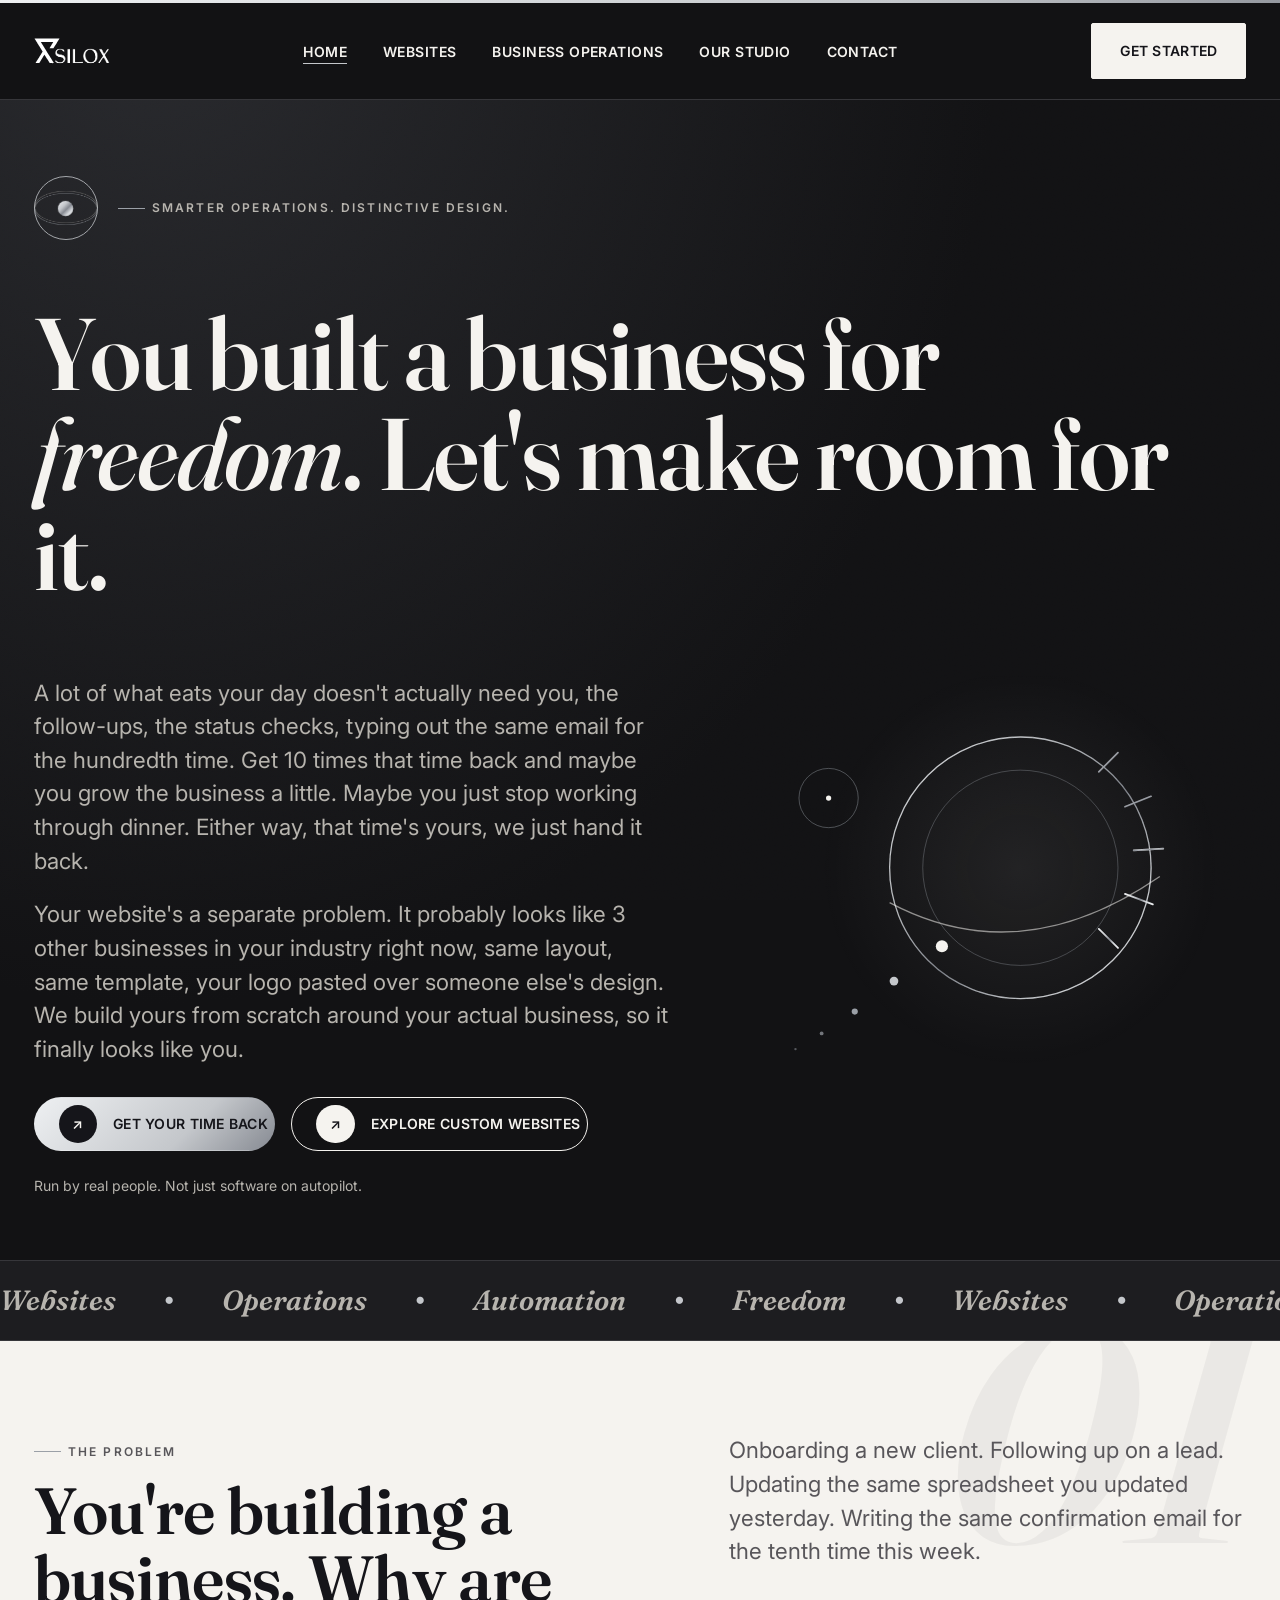
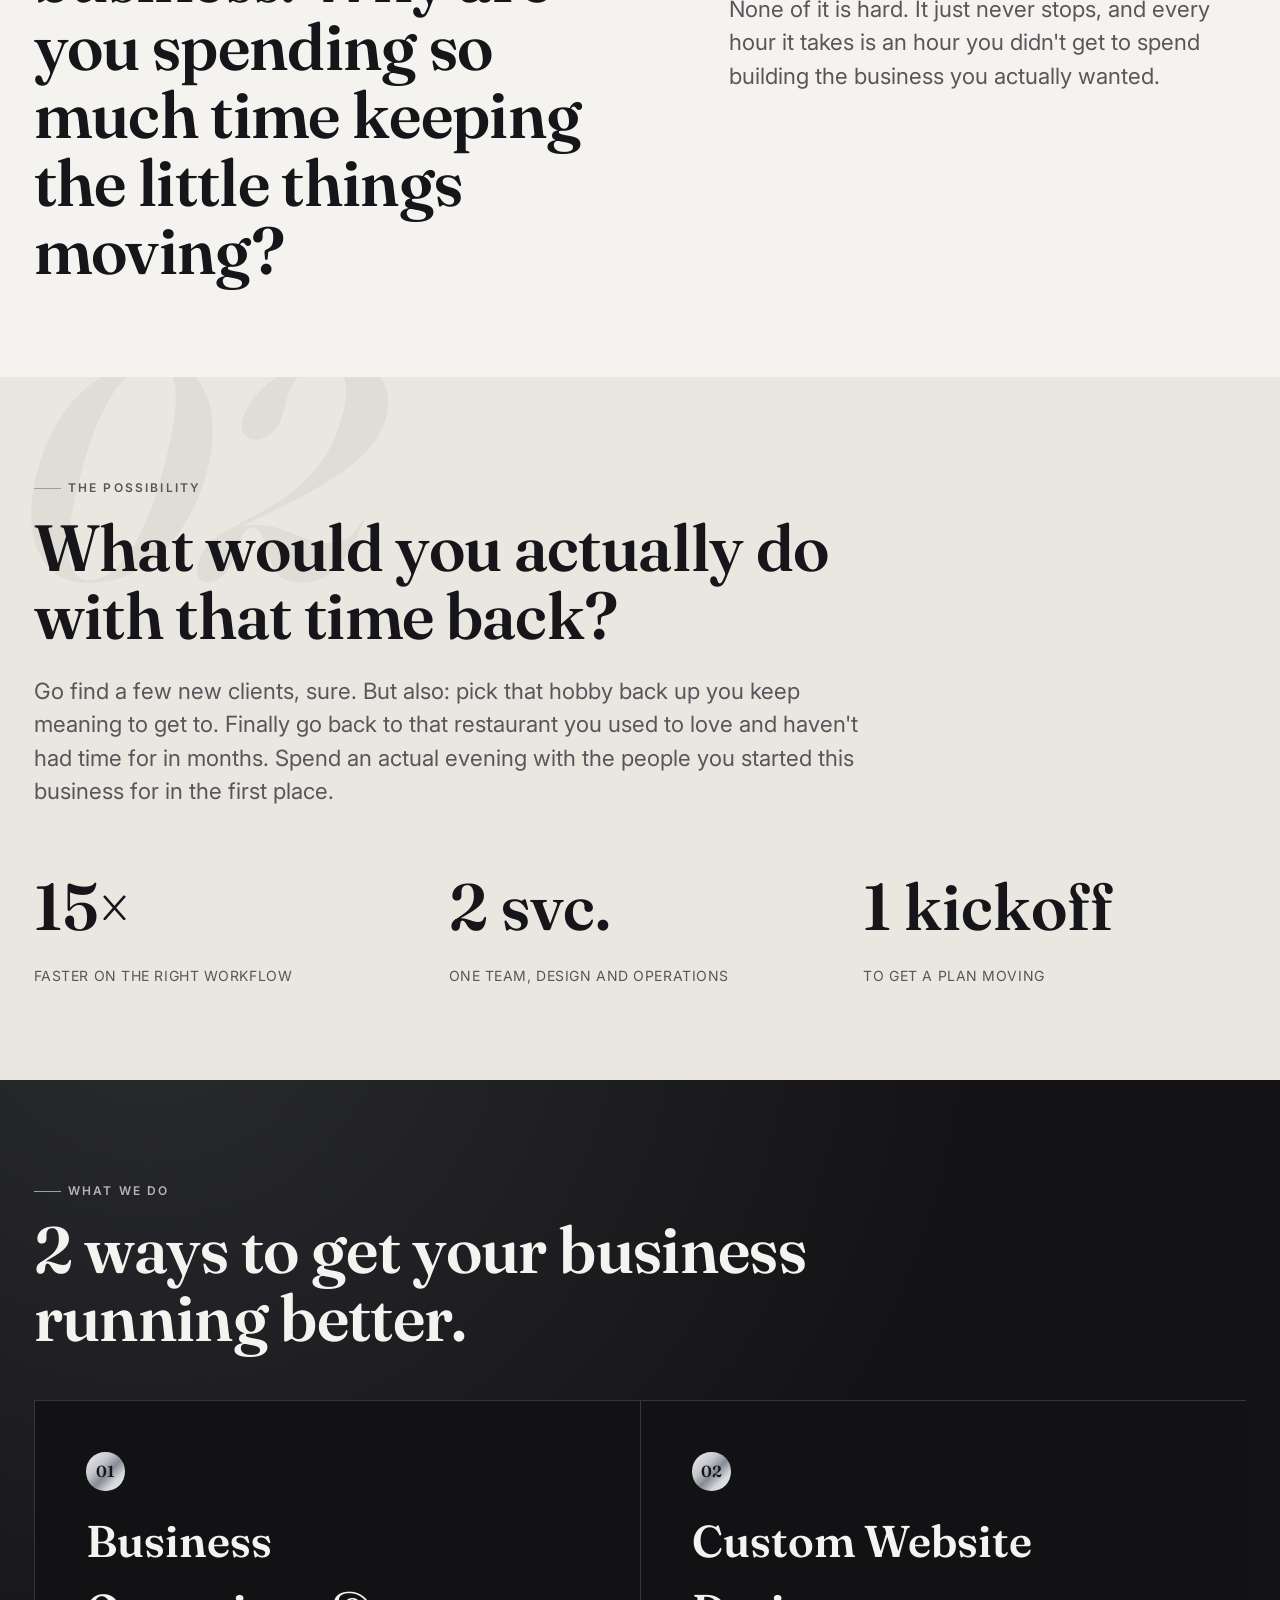
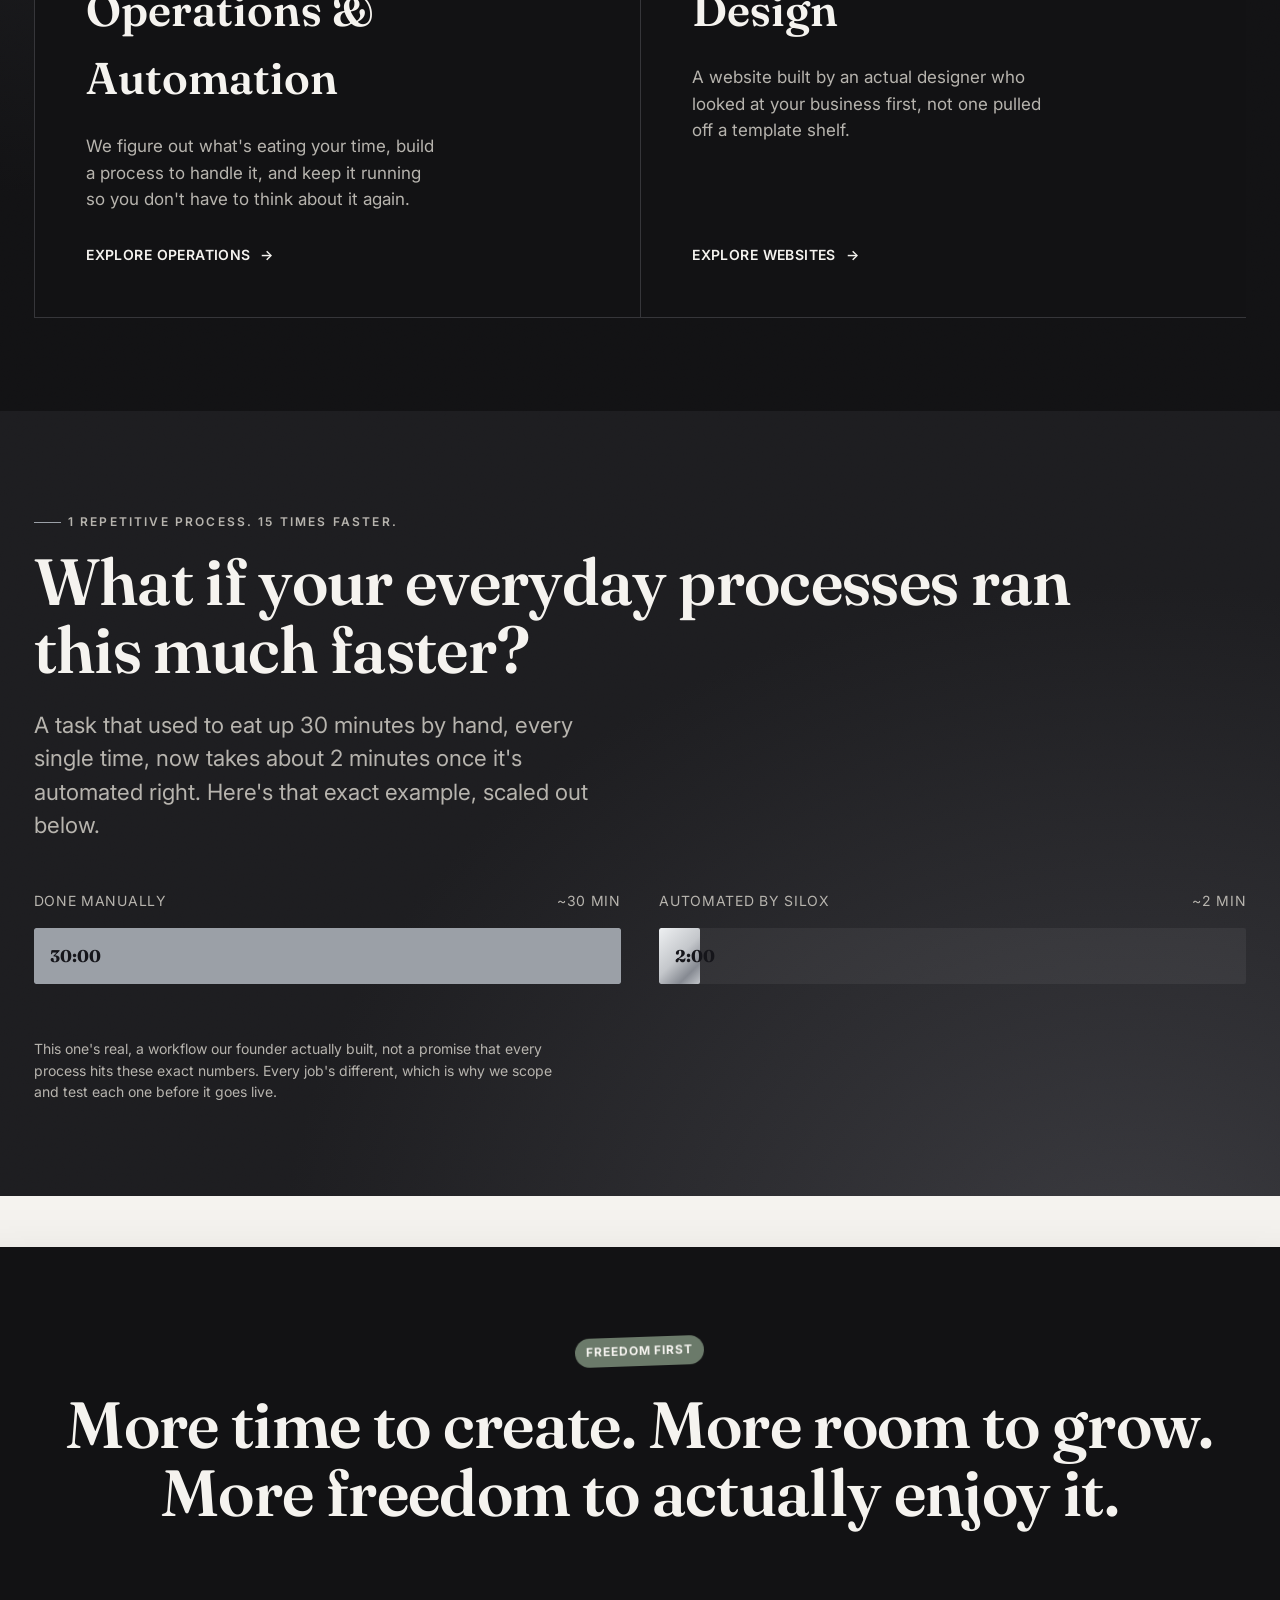
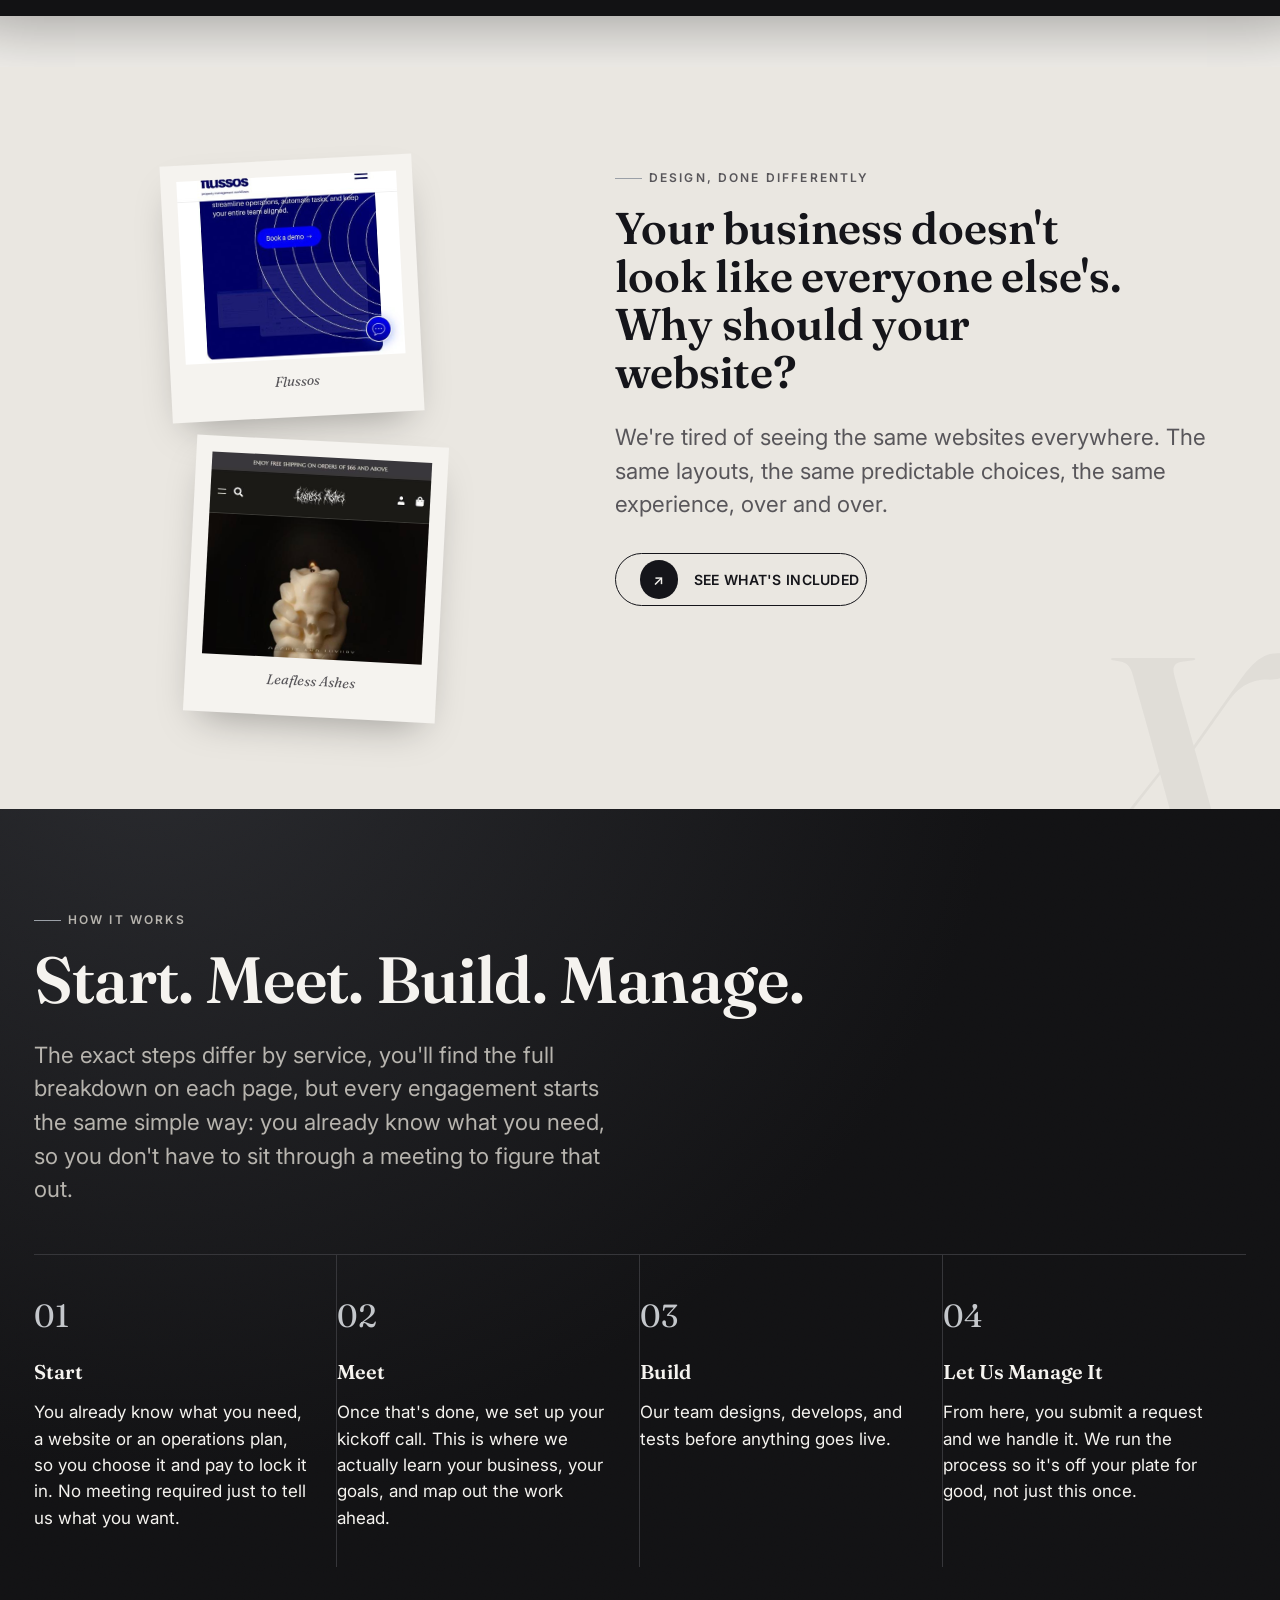
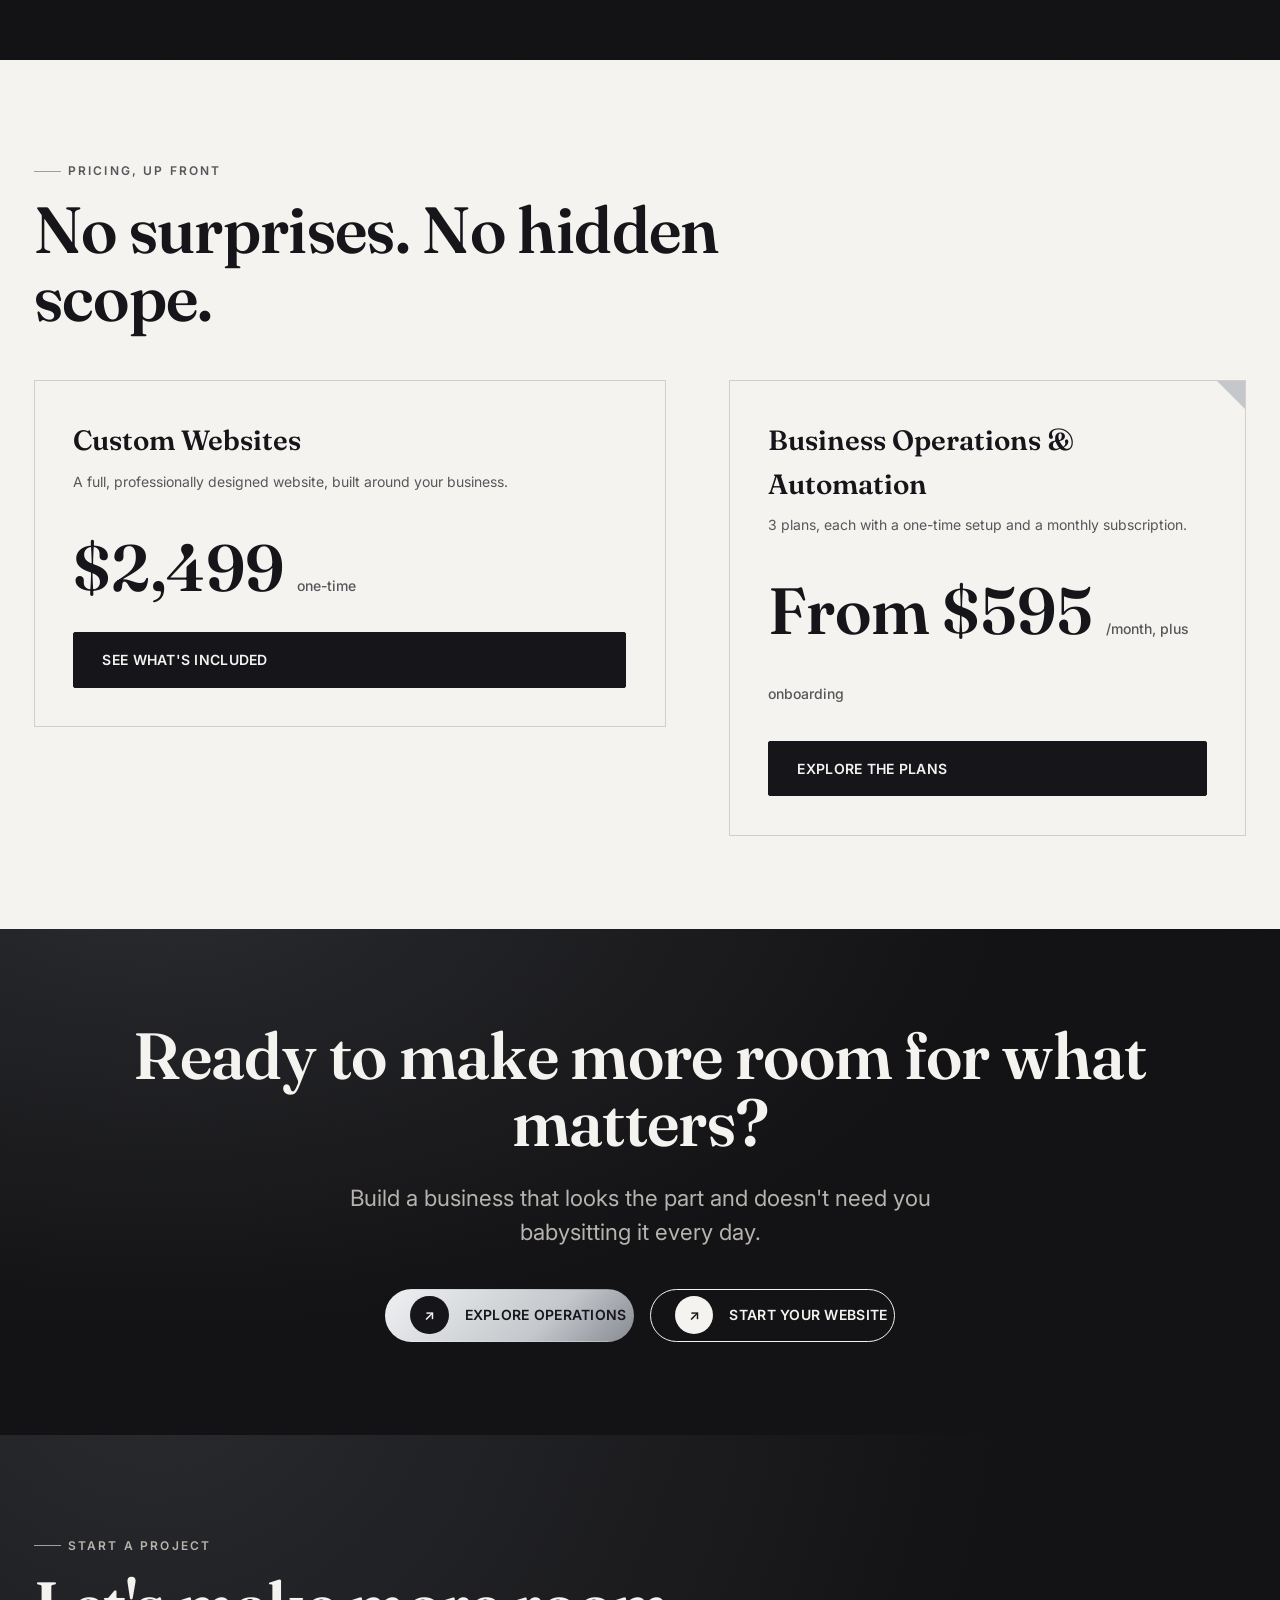
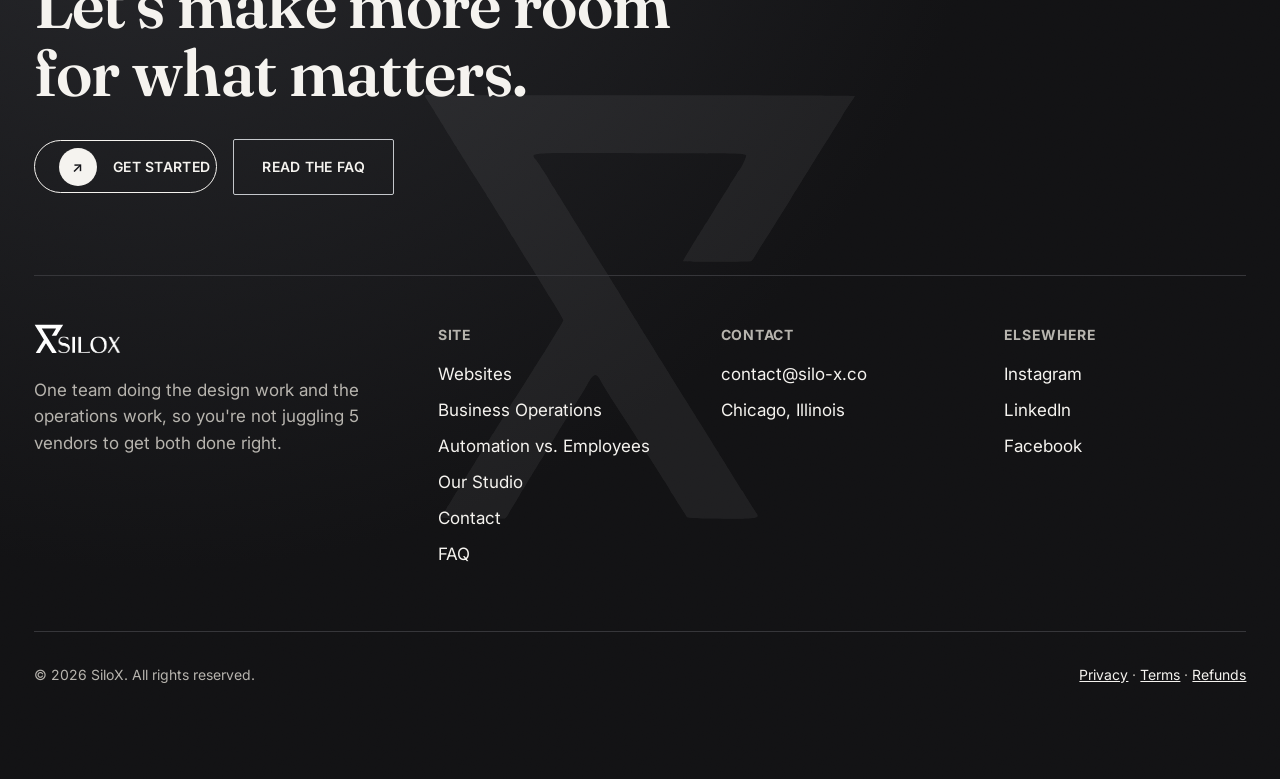
==== commit a4cfb011: "Add automation-vs-employees page, update pages and sitemap" ====
--- a/site/index.html
+++ b/site/index.html
@@ -280,6 +280,7 @@
 				<ul>
 					<li><a href="websites.html">Websites</a></li>
 					<li><a href="operations.html">Business Operations</a></li>
+					<li><a href="automation-vs-employees.html">Automation vs. Employees</a></li>
 					<li><a href="studio.html">Our Studio</a></li>
 					<li><a href="contact.html">Contact</a></li>
 					<li><a href="faq.html">FAQ</a></li>
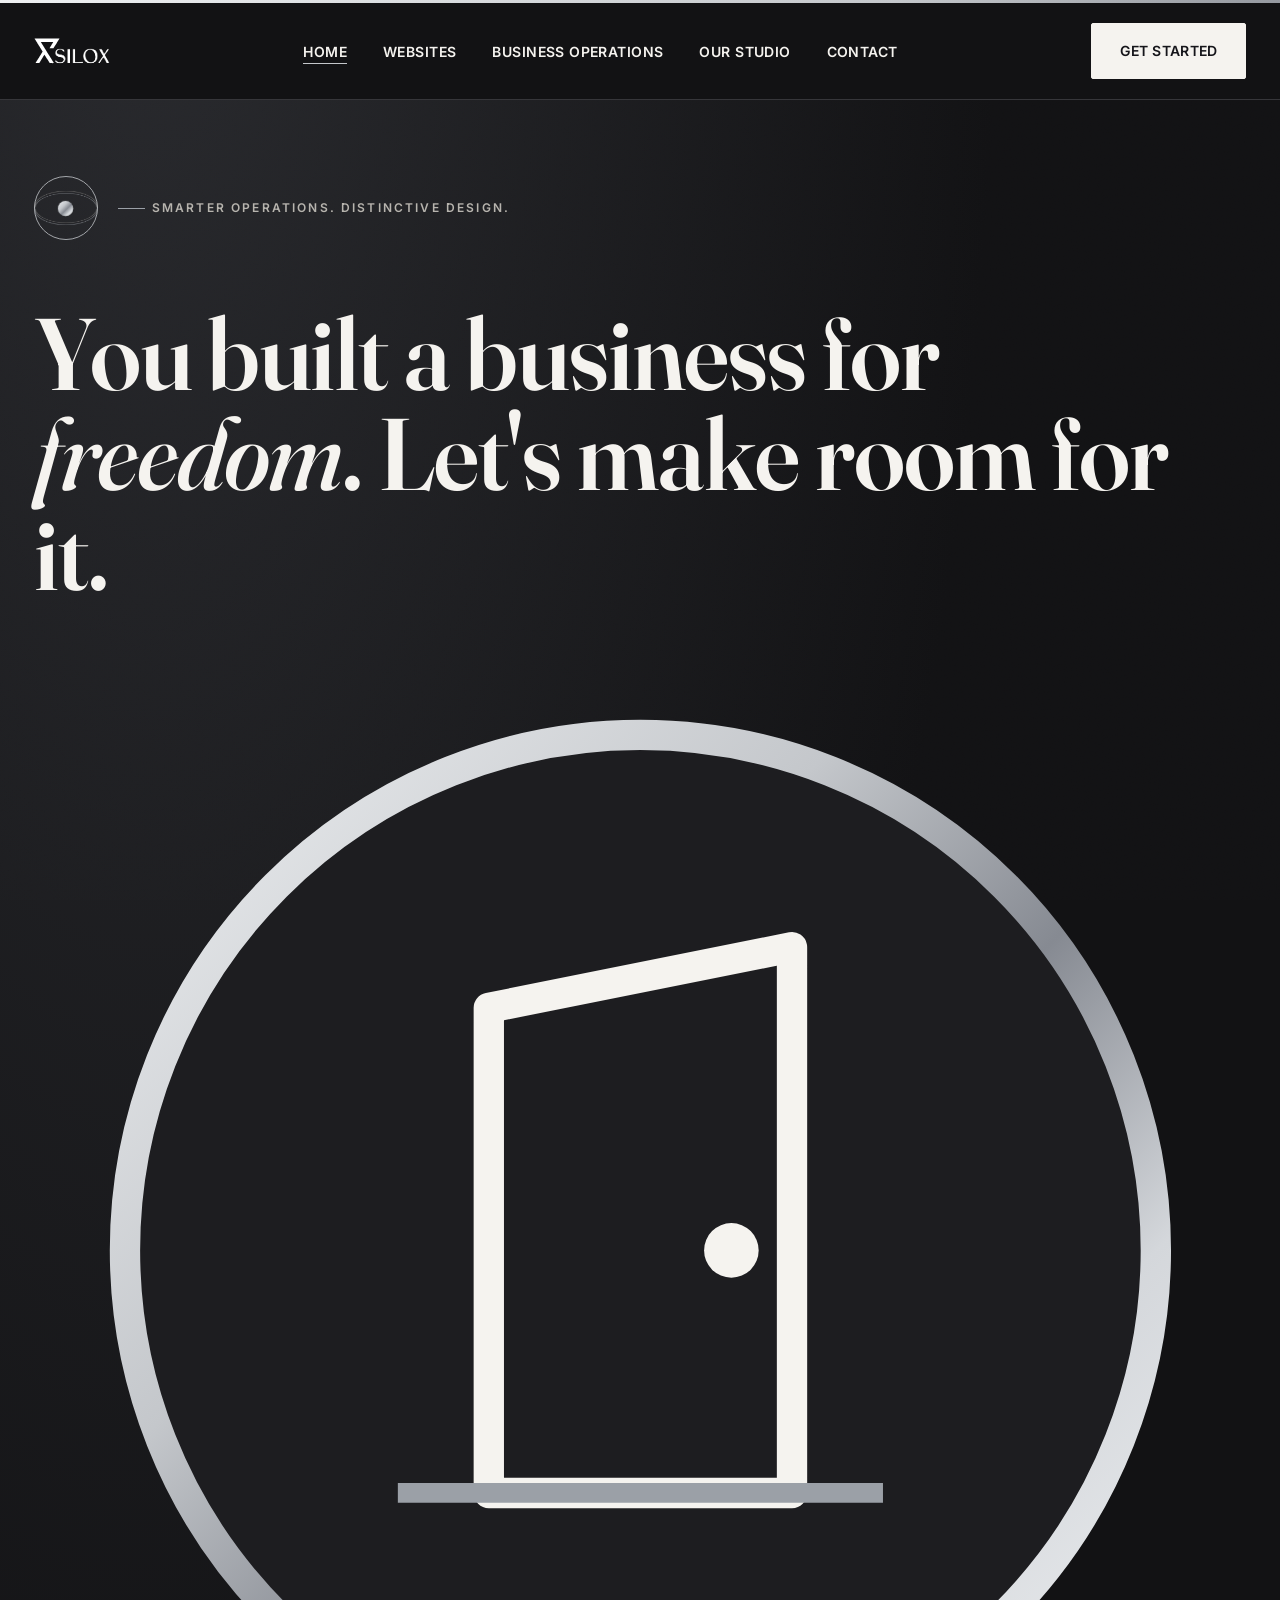
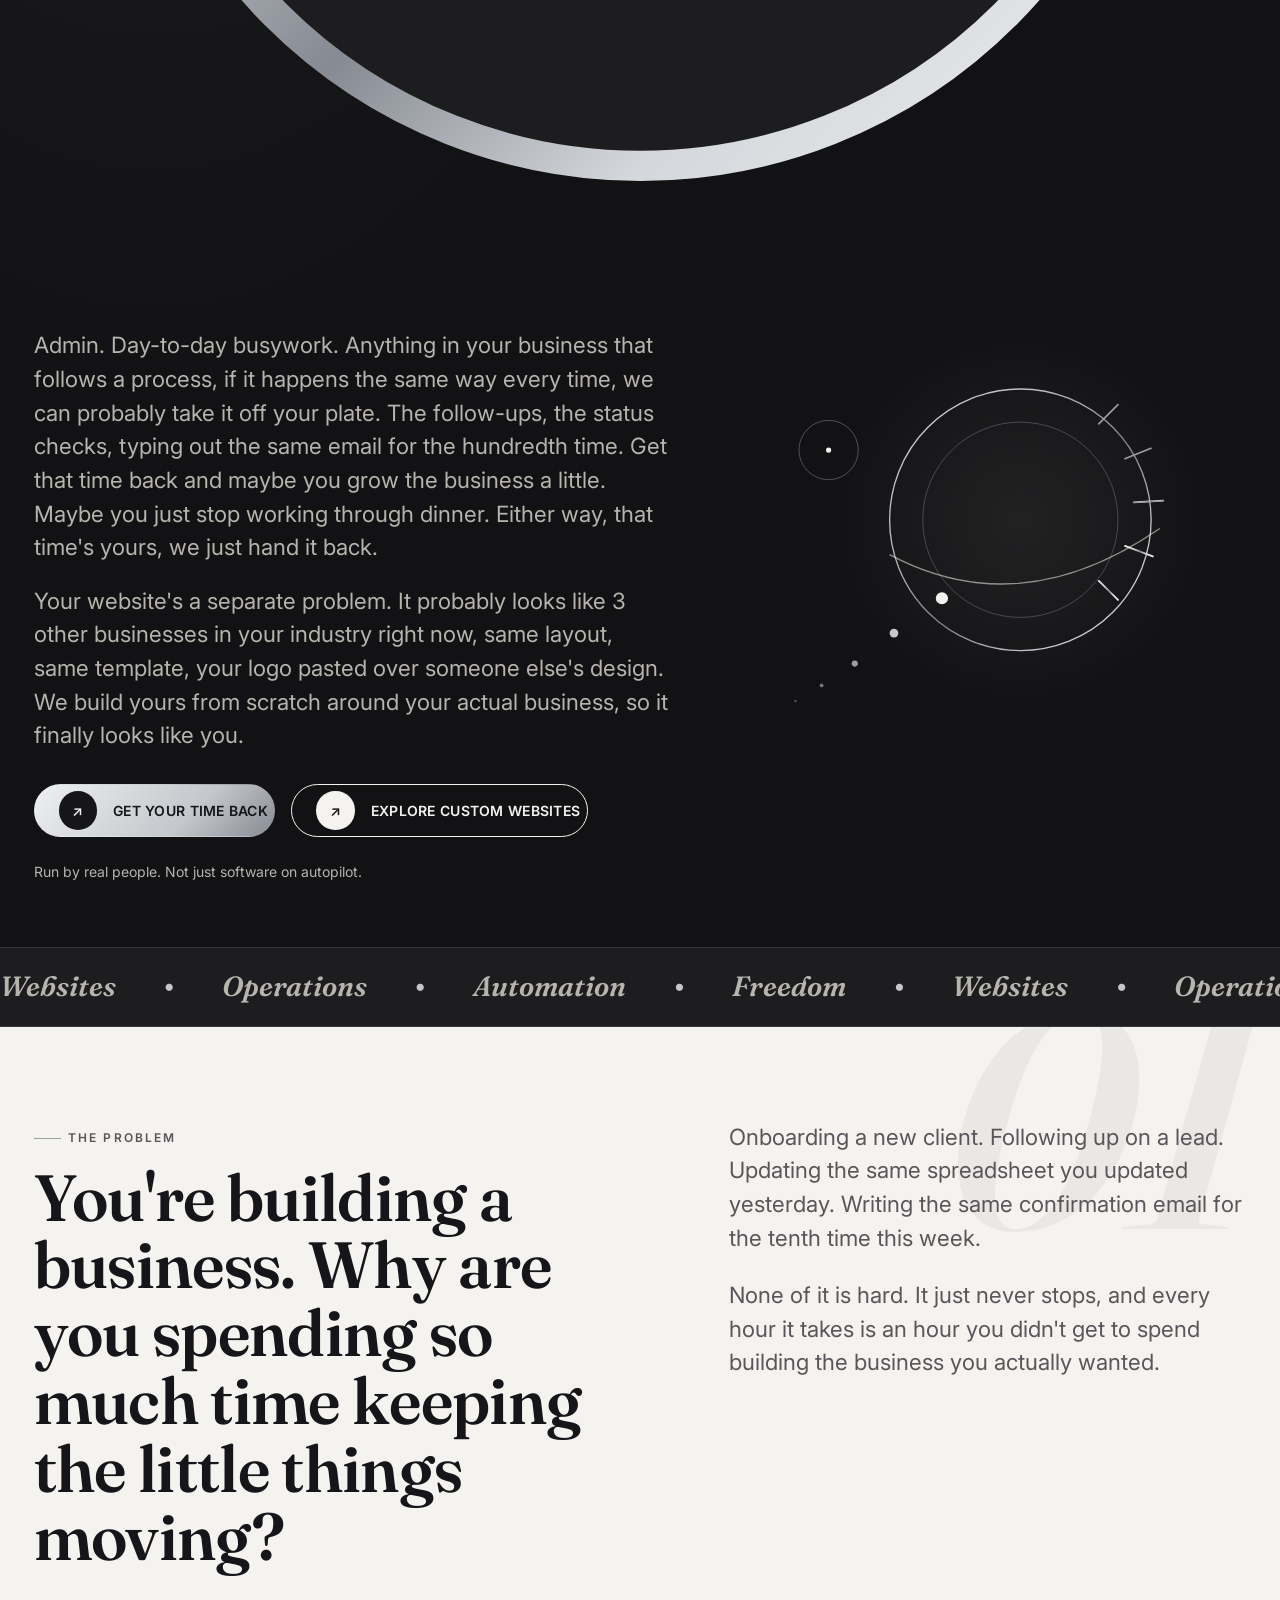
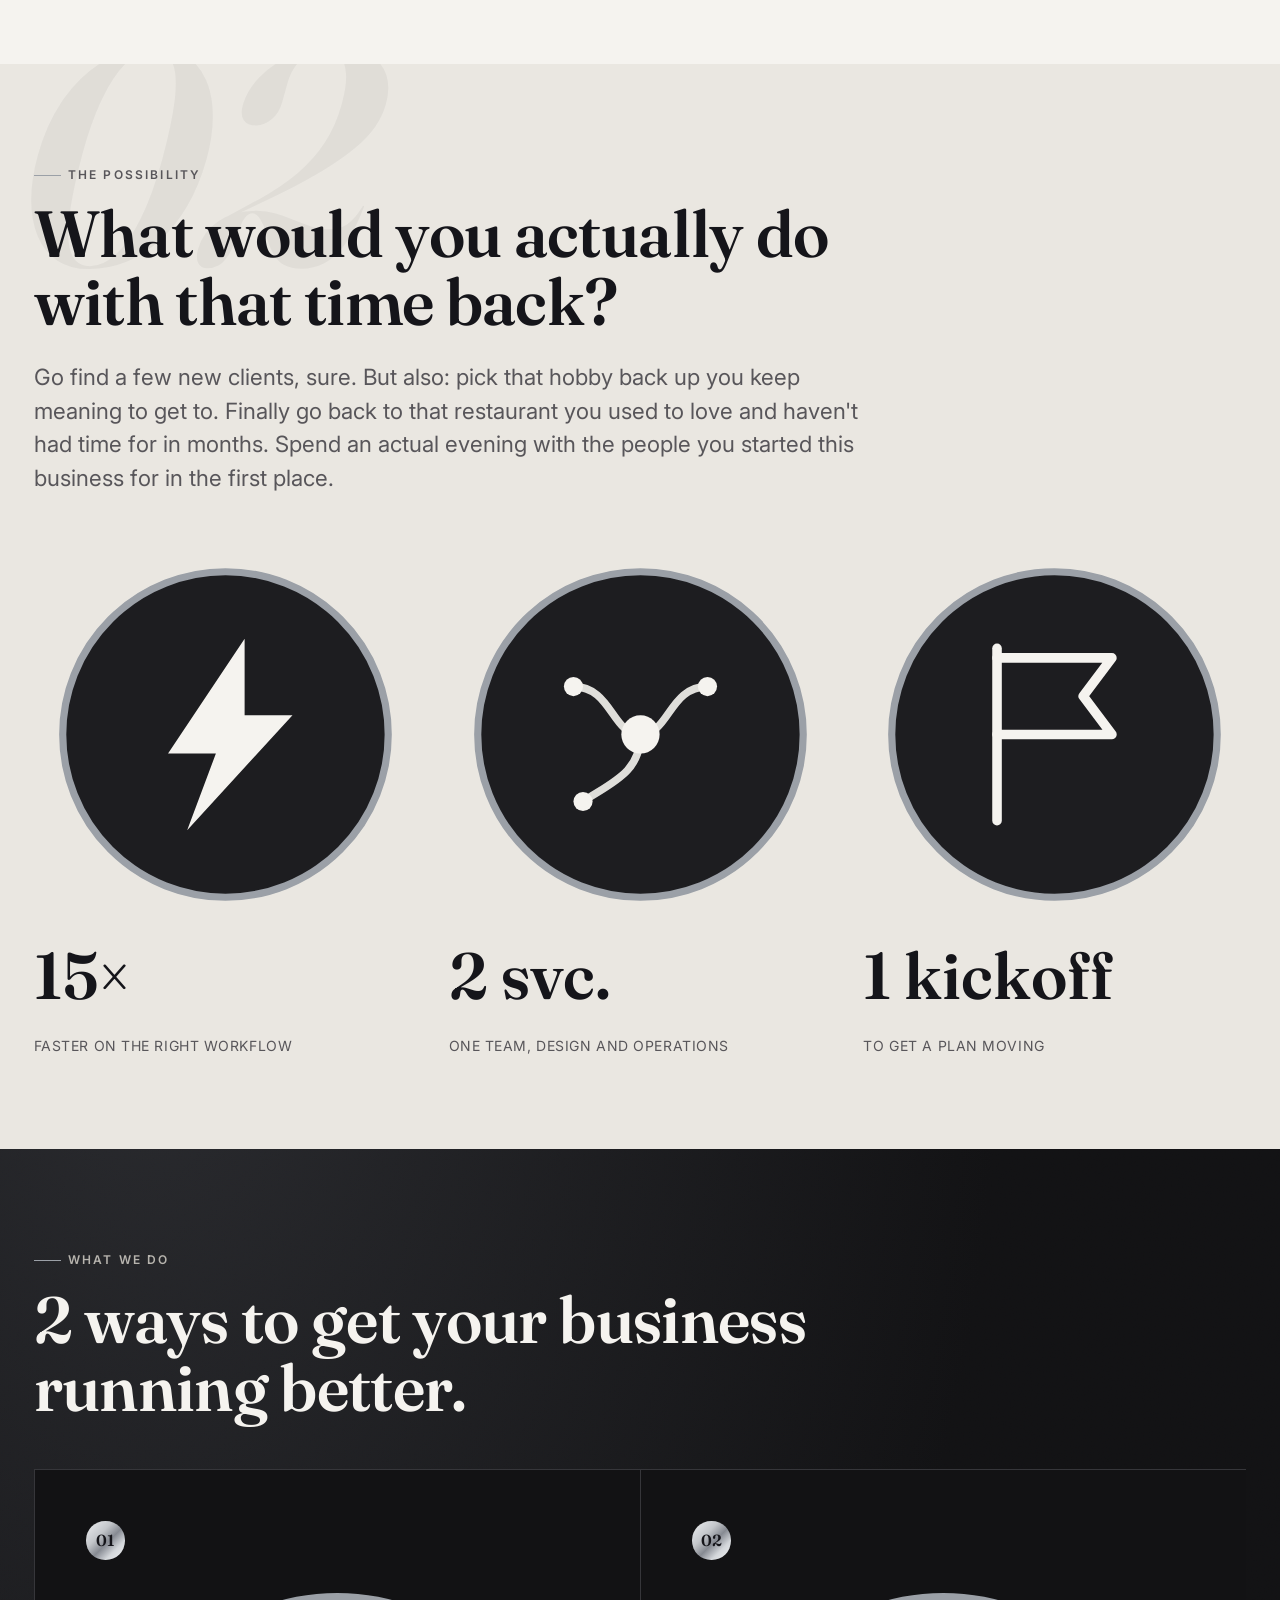
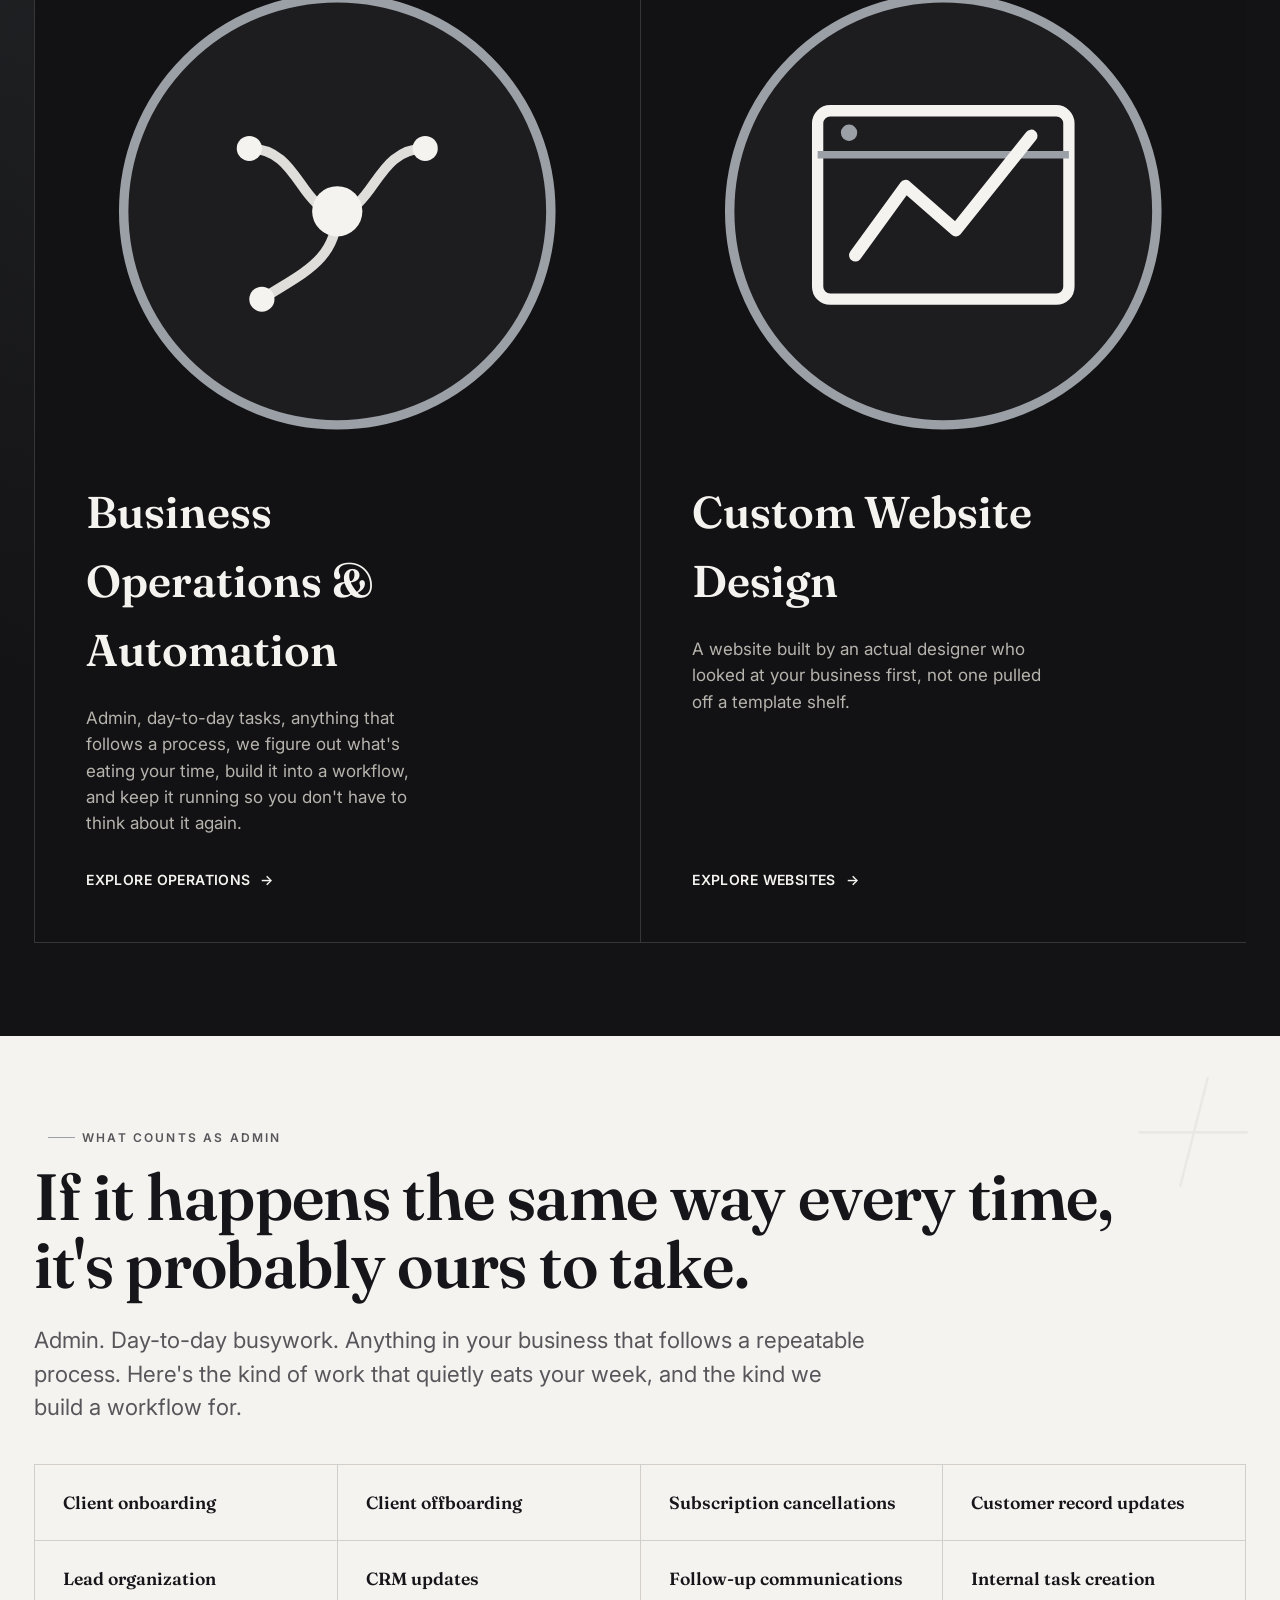
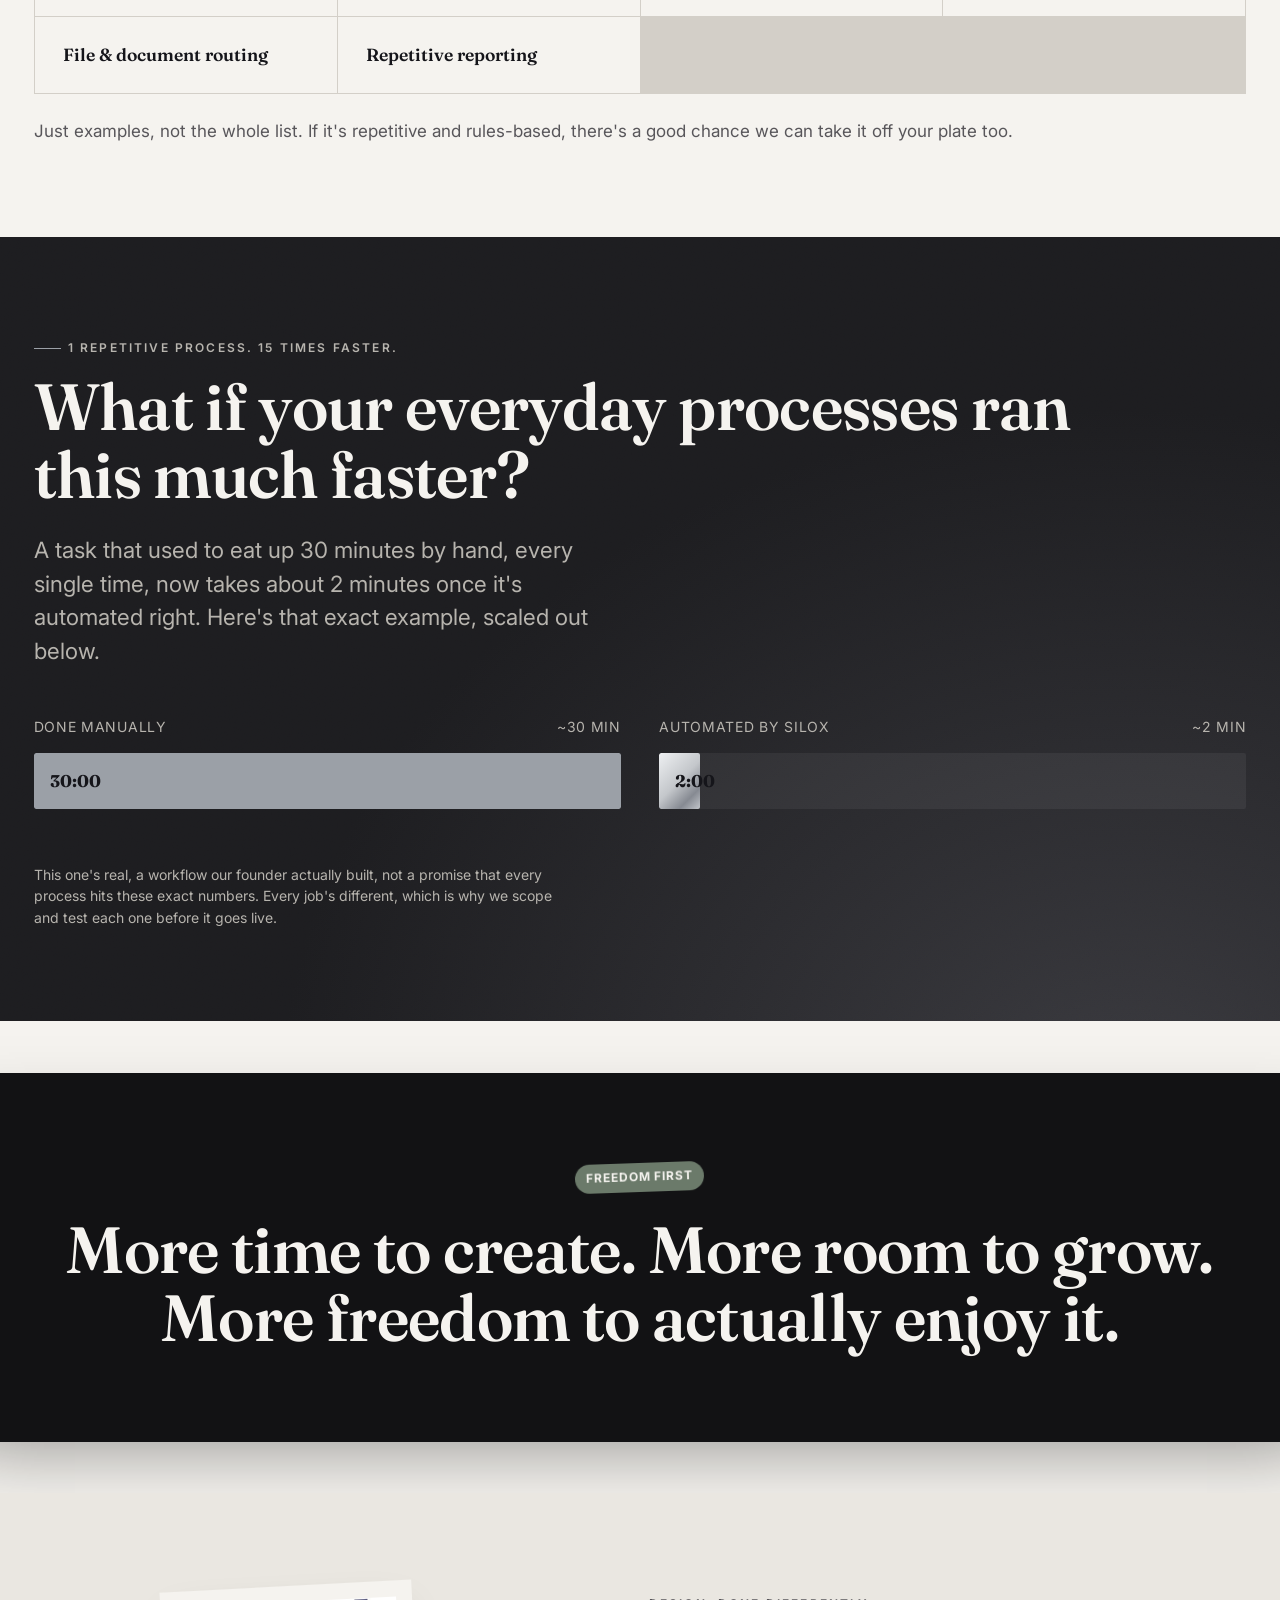
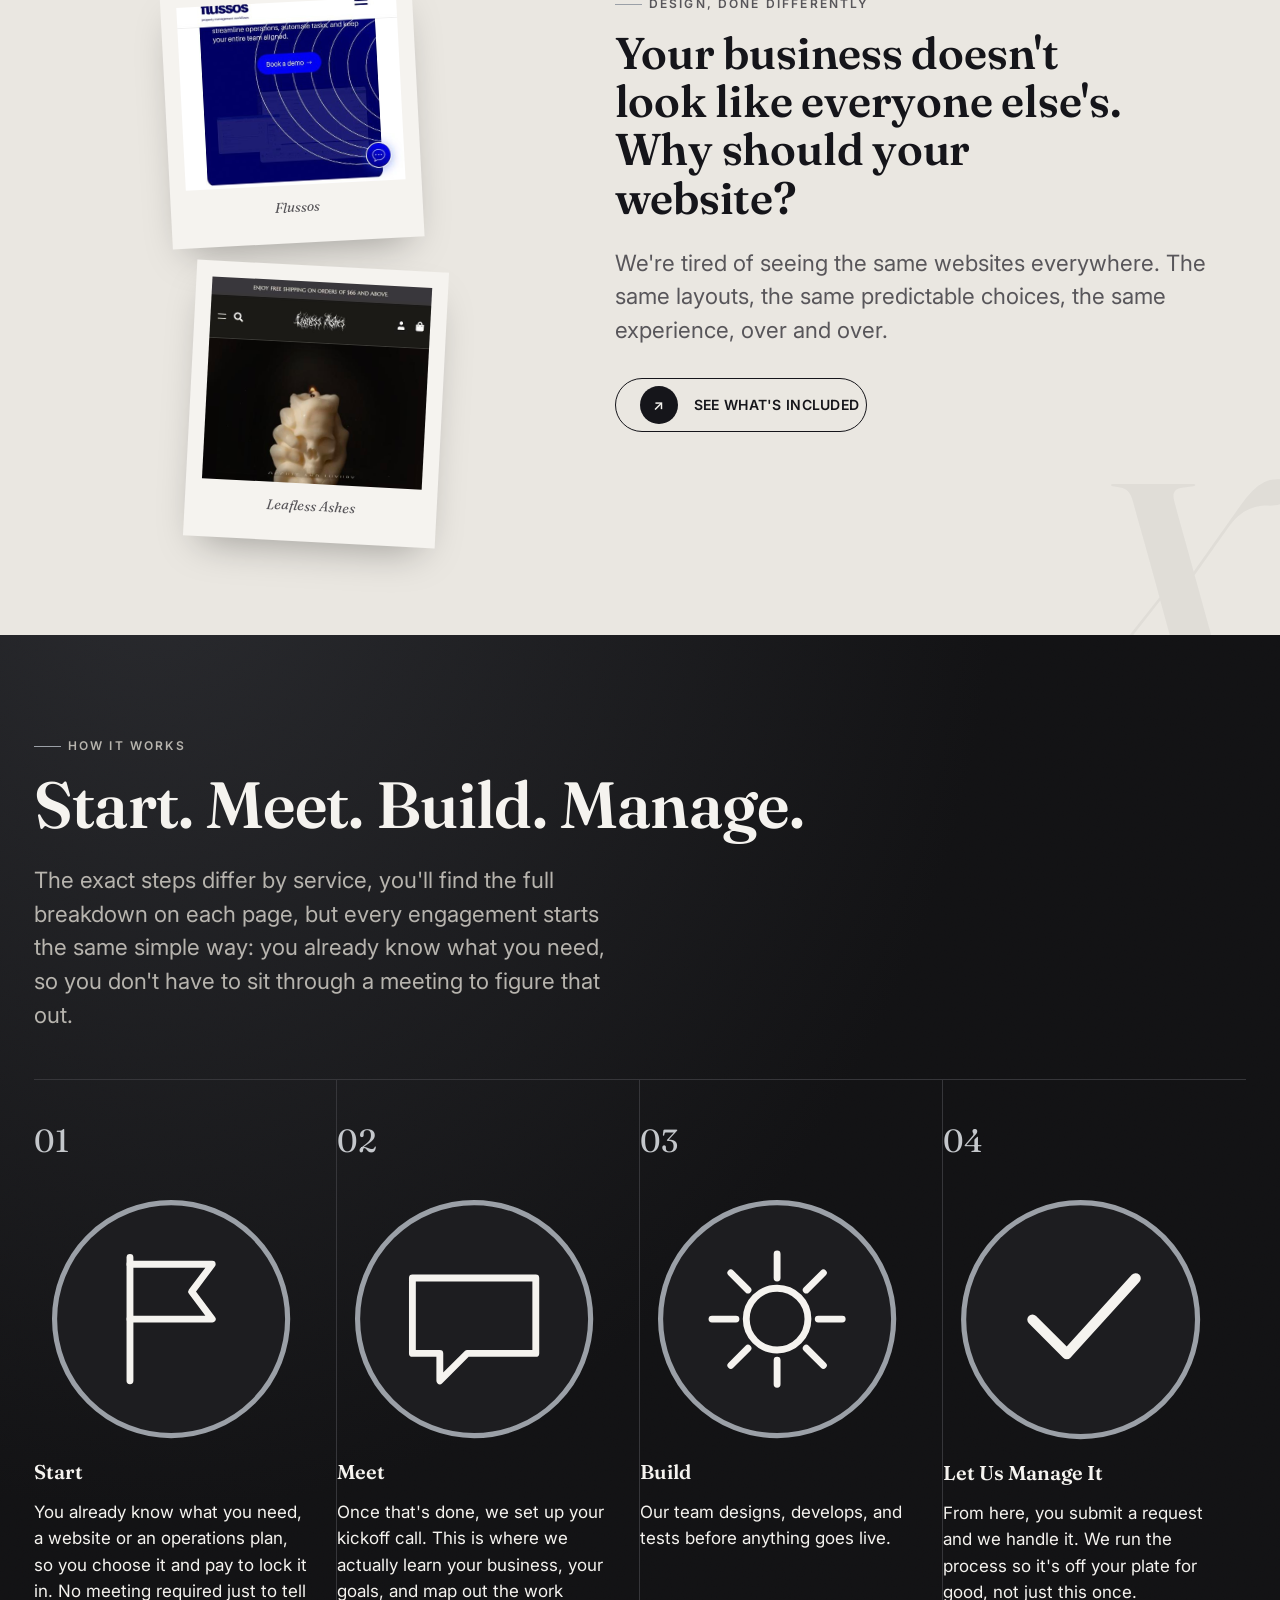
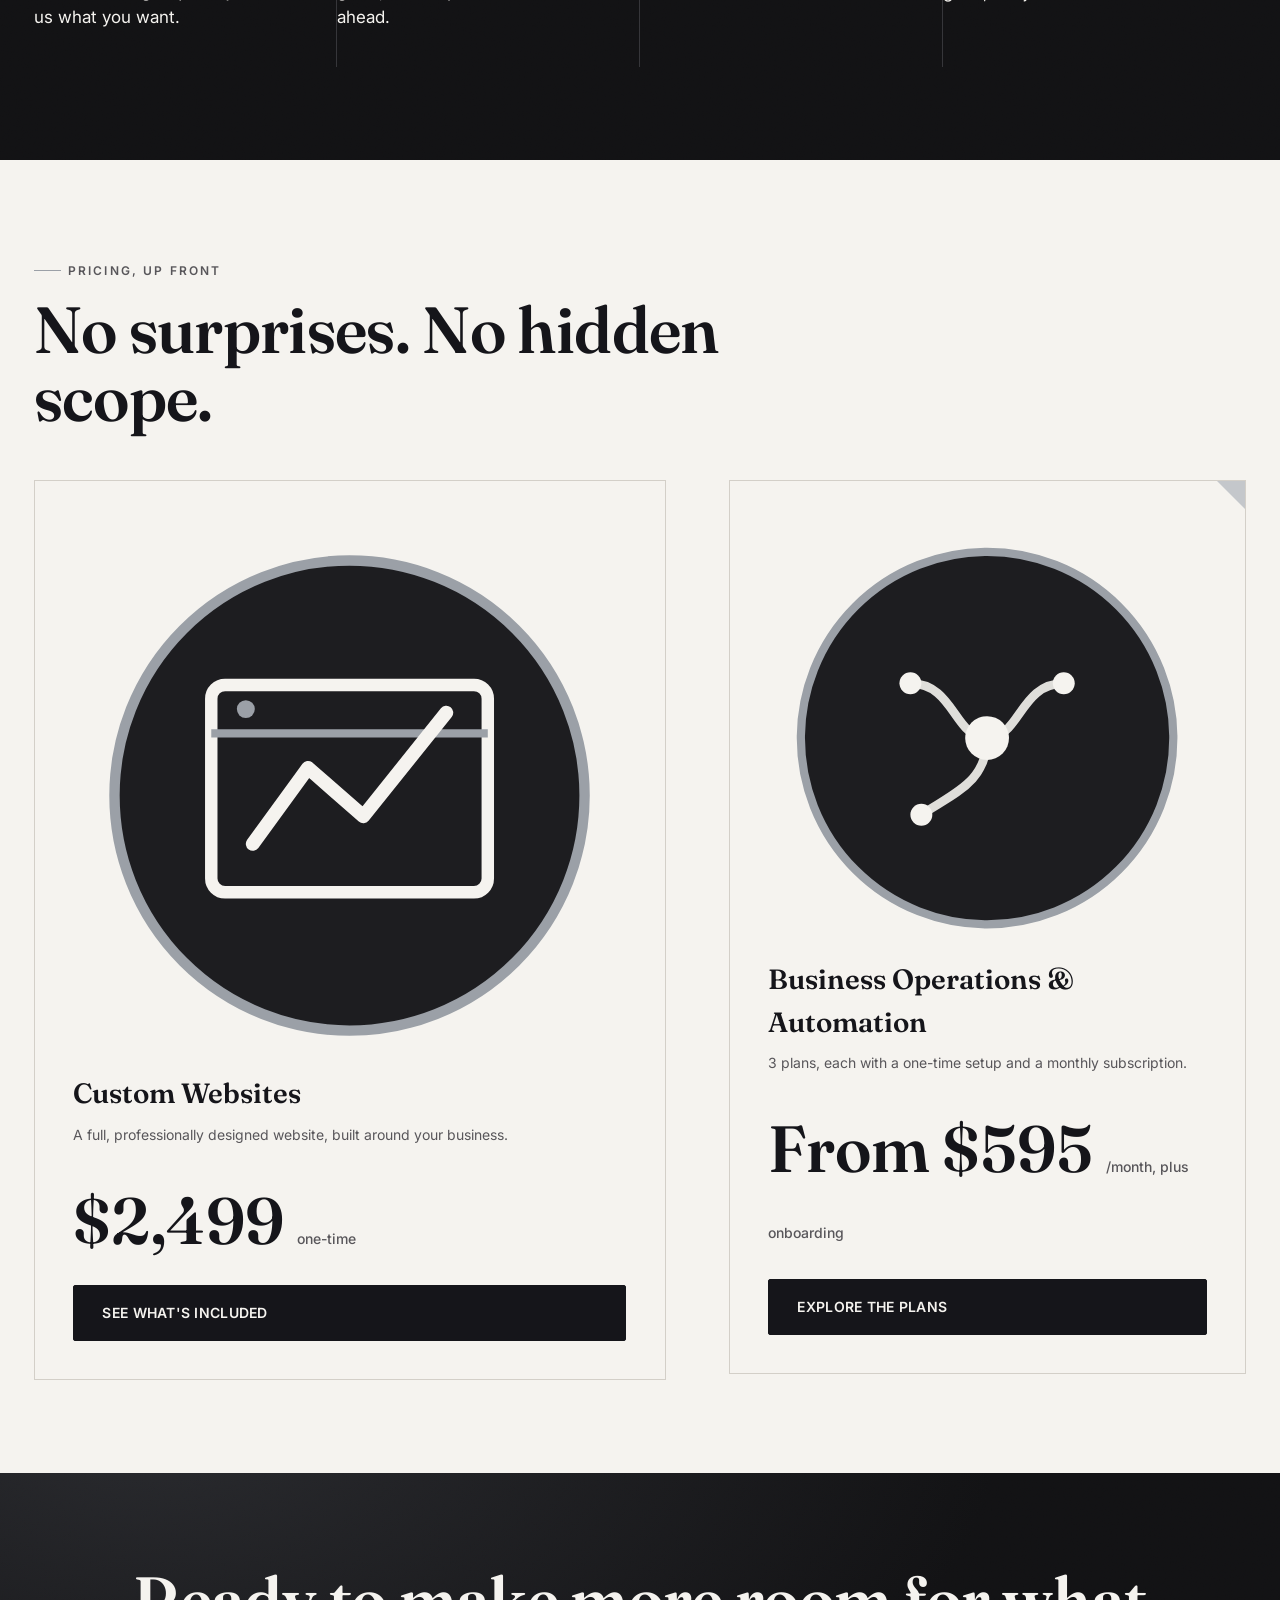
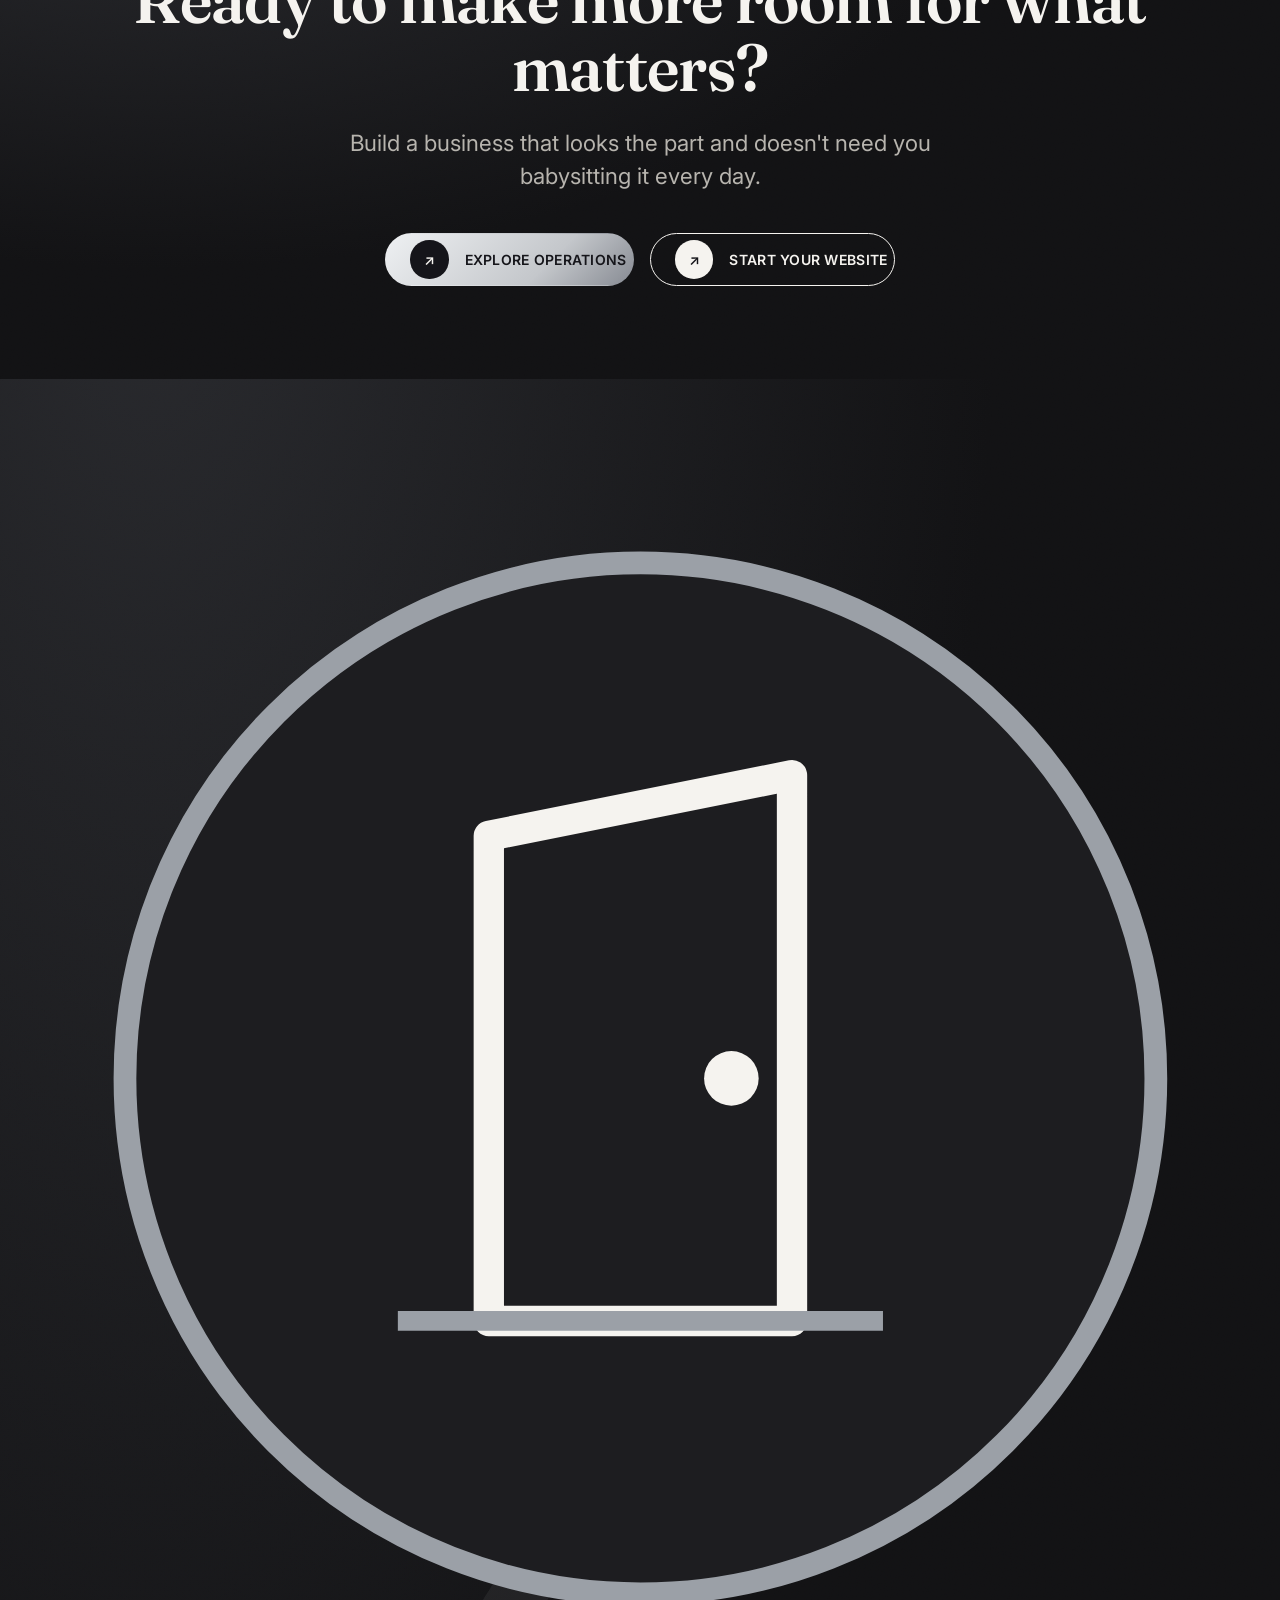
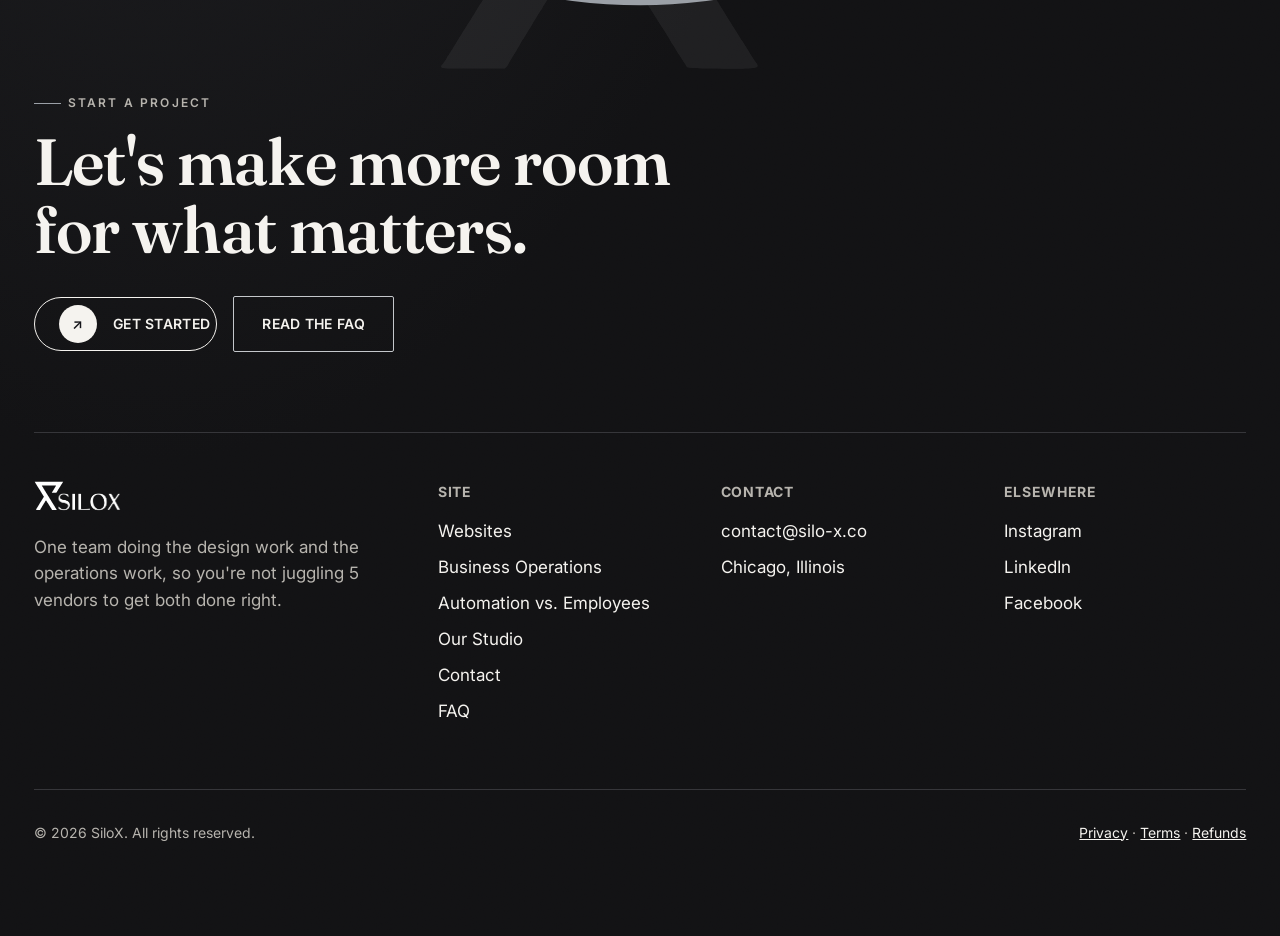
==== commit 206ad111: "Add Automation vs. Employees page, icon graphics, and homepage admin-focused redesign" ====
--- a/site/index.html
+++ b/site/index.html
@@ -44,9 +44,12 @@
 			<p class="eyebrow hero__eyebrow" style="margin:0;">Smarter operations. Distinctive design.</p>
 		</div>
 		<h1 class="display-hero hero__headline" style="margin-top:1.5rem;">You built a business for <em class="accent">freedom</em>. Let's make room for it.</h1>
+		<div class="hero__motif-badge" aria-hidden="true">
+			<span class="icon-chip" aria-hidden="true"><svg viewBox="0 0 80 80" xmlns="http://www.w3.org/2000/svg"><circle cx="40" cy="40" r="34" fill="#1d1d20" stroke="url(#homeDoorChrome)" stroke-width="2"/><defs><linearGradient id="homeDoorChrome" x1="0%" y1="0%" x2="100%" y2="100%"><stop offset="0%" stop-color="#eef0f2"/><stop offset="35%" stop-color="#c4c7cb"/><stop offset="55%" stop-color="#868a92"/><stop offset="75%" stop-color="#d4d7db"/><stop offset="100%" stop-color="#eef0f2"/></linearGradient></defs><path d="M30 56 V24 l20 -4 v36 z" fill="none" stroke="#f5f3ef" stroke-width="2" stroke-linecap="round" stroke-linejoin="round"/><circle cx="46" cy="40" r="1.8" fill="#f5f3ef"/><line x1="24" y1="56" x2="56" y2="56" stroke="#9ba0a7" stroke-width="1.3"/></svg></span>
+		</div>
 		<div class="hero__sub hero__sub--with-visual">
 			<div>
-				<p class="lead hero__lede">A lot of what eats your day doesn't actually need you, the follow-ups, the status checks, typing out the same email for the hundredth time. Get 10 times that time back and maybe you grow the business a little. Maybe you just stop working through dinner. Either way, that time's yours, we just hand it back.</p>
+				<p class="lead hero__lede">Admin. Day-to-day busywork. Anything in your business that follows a process, if it happens the same way every time, we can probably take it off your plate. The follow-ups, the status checks, typing out the same email for the hundredth time. Get that time back and maybe you grow the business a little. Maybe you just stop working through dinner. Either way, that time's yours, we just hand it back.</p>
 				<p class="lead hero__lede" style="margin-top:1.25rem;">Your website's a separate problem. It probably looks like 3 other businesses in your industry right now, same layout, same template, your logo pasted over someone else's design. We build yours from scratch around your actual business, so it finally looks like you.</p>
 				<div class="hero__cta btn-row">
 					<a class="btn-soul btn-soul--chrome" href="operations.html"><span class="btn-soul__ring">↗</span> Get Your Time Back</a>
@@ -92,15 +95,18 @@
 		<p class="lead" style="margin-top:1.5rem;max-width:60ch;">Go find a few new clients, sure. But also: pick that hobby back up you keep meaning to get to. Finally go back to that restaurant you used to love and haven't had time for in months. Spend an actual evening with the people you started this business for in the first place.</p>
 		<div class="stat-row">
 			<div class="stat">
-				<div class="stat__num">15×</div>
+				<span class="icon-chip icon-chip--sm" aria-hidden="true"><svg viewBox="0 0 80 80" xmlns="http://www.w3.org/2000/svg"><circle cx="40" cy="40" r="34" fill="#1d1d20" stroke="#9ba0a7" stroke-width="1.5"/><path d="M44 20 L28 44 h10 l-6 16 L54 36 H44 Z" fill="#f5f3ef"/></svg></span>
+					<div class="stat__num">15×</div>
 				<div class="stat__label">Faster on the right workflow</div>
 			</div>
 			<div class="stat">
-				<div class="stat__num">2 svc.</div>
+				<span class="icon-chip icon-chip--sm" aria-hidden="true"><svg viewBox="0 0 80 80" xmlns="http://www.w3.org/2000/svg"><circle cx="40" cy="40" r="34" fill="#1d1d20" stroke="#9ba0a7" stroke-width="1.5"/><g fill="none" stroke="#f5f3ef" stroke-width="1.6" opacity="0.9"><path d="M26 30 C34 30 34 40 40 40"/><path d="M40 40 C46 40 46 30 54 30"/><path d="M40 40 C40 48 34 50 28 54"/></g><circle cx="40" cy="40" r="4" fill="#f5f3ef"/><circle cx="26" cy="30" r="2" fill="#f5f3ef"/><circle cx="54" cy="30" r="2" fill="#f5f3ef"/><circle cx="28" cy="54" r="2" fill="#f5f3ef"/></svg></span>
+					<div class="stat__num">2 svc.</div>
 				<div class="stat__label">One team, design and operations</div>
 			</div>
 			<div class="stat">
-				<div class="stat__num">1 kickoff</div>
+				<span class="icon-chip icon-chip--sm" aria-hidden="true"><svg viewBox="0 0 80 80" xmlns="http://www.w3.org/2000/svg"><circle cx="40" cy="40" r="34" fill="#1d1d20" stroke="#9ba0a7" stroke-width="1.5"/><g stroke="#f5f3ef" stroke-width="2" fill="none" stroke-linecap="round" stroke-linejoin="round"><line x1="28" y1="22" x2="28" y2="58"/><path d="M28 24 h24 l-6 8 l6 8 h-24"/></g></svg></span>
+					<div class="stat__num">1 kickoff</div>
 				<div class="stat__label">To get a plan moving</div>
 			</div>
 		</div>
@@ -116,18 +122,46 @@
 			<a class="path-card" href="operations.html" data-tilt>
 				<span class="tilt-glare" aria-hidden="true"></span>
 				<span class="path-card__label">01</span>
+				<span class="icon-chip" aria-hidden="true"><svg viewBox="0 0 80 80" xmlns="http://www.w3.org/2000/svg"><circle cx="40" cy="40" r="34" fill="#1d1d20" stroke="#9ba0a7" stroke-width="1.5"/><g fill="none" stroke="#f5f3ef" stroke-width="1.6" opacity="0.9"><path d="M26 30 C34 30 34 40 40 40"/><path d="M40 40 C46 40 46 30 54 30"/><path d="M40 40 C40 48 34 50 28 54"/></g><circle cx="40" cy="40" r="4" fill="#f5f3ef"/><circle cx="26" cy="30" r="2" fill="#f5f3ef"/><circle cx="54" cy="30" r="2" fill="#f5f3ef"/><circle cx="28" cy="54" r="2" fill="#f5f3ef"/></svg></span>
 				<h3 class="path-card__title">Business Operations &amp; Automation</h3>
-				<p class="path-card__desc">We figure out what's eating your time, build a process to handle it, and keep it running so you don't have to think about it again.</p>
+				<p class="path-card__desc">Admin, day-to-day tasks, anything that follows a process, we figure out what's eating your time, build it into a workflow, and keep it running so you don't have to think about it again.</p>
 				<span class="path-card__cta">Explore Operations <span class="path-card__cta-arrow">→</span></span>
 			</a>
 			<a class="path-card" href="websites.html" data-tilt>
 				<span class="tilt-glare" aria-hidden="true"></span>
 				<span class="path-card__label">02</span>
+				<span class="icon-chip" aria-hidden="true"><svg viewBox="0 0 80 80" xmlns="http://www.w3.org/2000/svg"><circle cx="40" cy="40" r="34" fill="#1d1d20" stroke="#9ba0a7" stroke-width="1.5"/><rect x="20" y="24" width="40" height="30" rx="2" fill="none" stroke="#f5f3ef" stroke-width="1.8"/><line x1="20" y1="31" x2="60" y2="31" stroke="#9ba0a7" stroke-width="1.2"/><circle cx="25" cy="27.5" r="1.3" fill="#9ba0a7"/><path d="M26 47 l8 -11 l8 7 l12 -15" fill="none" stroke="#f5f3ef" stroke-width="2" stroke-linecap="round" stroke-linejoin="round"/></svg></span>
 				<h3 class="path-card__title">Custom Website Design</h3>
 				<p class="path-card__desc">A website built by an actual designer who looked at your business first, not one pulled off a template shelf.</p>
 				<span class="path-card__cta">Explore Websites <span class="path-card__cta-arrow">→</span></span>
 			</a>
 		</div>
+	</div>
+</section>
+
+<!-- WHAT COUNTS AS ADMIN -->
+<section class="section section--light" style="overflow:hidden;">
+	<span class="ghost-num" aria-hidden="true">+</span>
+	<div class="wrap" data-reveal>
+		<div style="display:flex;align-items:center;gap:0.9rem;">
+			<span class="icon-chip icon-chip--sm" aria-hidden="true"><svg viewBox="0 0 80 80" xmlns="http://www.w3.org/2000/svg"><circle cx="40" cy="40" r="34" fill="#1d1d20" stroke="#9ba0a7" stroke-width="1.5"/><g fill="none" stroke="#f5f3ef" stroke-width="2"><circle cx="40" cy="40" r="9"/><path d="M40 21 v7 M40 52 v7 M21 40 h7 M52 40 h7 M26.5 26.5 l5 5 M48.5 48.5 l5 5 M26.5 53.5 l5 -5 M48.5 31.5 l5 -5" stroke-linecap="round"/></g></svg></span>
+			<p class="eyebrow" style="margin:0;">What counts as admin</p>
+		</div>
+		<h2 class="display-h1" style="margin-top:1rem;max-width:26ch;">If it happens the same way every time, it's probably ours to take.</h2>
+		<p class="lead" style="margin-top:1.5rem;max-width:60ch;">Admin. Day-to-day busywork. Anything in your business that follows a repeatable process. Here's the kind of work that quietly eats your week, and the kind we build a workflow for.</p>
+		<div class="services-grid" style="margin-top:2.5rem;">
+			<div class="service-card service-card--compact"><span class="service-card__title" style="font-size:1.1rem;">Client onboarding</span></div>
+			<div class="service-card service-card--compact"><span class="service-card__title" style="font-size:1.1rem;">Client offboarding</span></div>
+			<div class="service-card service-card--compact"><span class="service-card__title" style="font-size:1.1rem;">Subscription cancellations</span></div>
+			<div class="service-card service-card--compact"><span class="service-card__title" style="font-size:1.1rem;">Customer record updates</span></div>
+			<div class="service-card service-card--compact"><span class="service-card__title" style="font-size:1.1rem;">Lead organization</span></div>
+			<div class="service-card service-card--compact"><span class="service-card__title" style="font-size:1.1rem;">CRM updates</span></div>
+			<div class="service-card service-card--compact"><span class="service-card__title" style="font-size:1.1rem;">Follow-up communications</span></div>
+			<div class="service-card service-card--compact"><span class="service-card__title" style="font-size:1.1rem;">Internal task creation</span></div>
+			<div class="service-card service-card--compact"><span class="service-card__title" style="font-size:1.1rem;">File &amp; document routing</span></div>
+			<div class="service-card service-card--compact"><span class="service-card__title" style="font-size:1.1rem;">Repetitive reporting</span></div>
+		</div>
+		<p class="muted" style="margin-top:1.5rem;">Just examples, not the whole list. If it's repetitive and rules-based, there's a good chance we can take it off your plate too.</p>
 	</div>
 </section>
 
@@ -193,22 +227,22 @@
 		<div class="phases">
 			<div class="phase">
 				<span class="phase__num">01</span>
-				<h3 class="phase__title">Start</h3>
+				<span class="icon-chip icon-chip--sm" aria-hidden="true"><svg viewBox="0 0 80 80" xmlns="http://www.w3.org/2000/svg"><circle cx="40" cy="40" r="34" fill="#1d1d20" stroke="#9ba0a7" stroke-width="1.5"/><g stroke="#f5f3ef" stroke-width="2" fill="none" stroke-linecap="round" stroke-linejoin="round"><line x1="28" y1="22" x2="28" y2="58"/><path d="M28 24 h24 l-6 8 l6 8 h-24"/></g></svg></span> <h3 class="phase__title">Start</h3>
 				<p>You already know what you need, a website or an operations plan, so you choose it and pay to lock it in. No meeting required just to tell us what you want.</p>
 			</div>
 			<div class="phase">
 				<span class="phase__num">02</span>
-				<h3 class="phase__title">Meet</h3>
+				<span class="icon-chip icon-chip--sm" aria-hidden="true"><svg viewBox="0 0 80 80" xmlns="http://www.w3.org/2000/svg"><circle cx="40" cy="40" r="34" fill="#1d1d20" stroke="#9ba0a7" stroke-width="1.5"/><path d="M22 28 h36 v22 h-20 l-8 8 v-8 h-8 z" fill="none" stroke="#f5f3ef" stroke-width="2" stroke-linejoin="round"/></svg></span> <h3 class="phase__title">Meet</h3>
 				<p>Once that's done, we set up your kickoff call. This is where we actually learn your business, your goals, and map out the work ahead.</p>
 			</div>
 			<div class="phase">
 				<span class="phase__num">03</span>
-				<h3 class="phase__title">Build</h3>
+				<span class="icon-chip icon-chip--sm" aria-hidden="true"><svg viewBox="0 0 80 80" xmlns="http://www.w3.org/2000/svg"><circle cx="40" cy="40" r="34" fill="#1d1d20" stroke="#9ba0a7" stroke-width="1.5"/><g fill="none" stroke="#f5f3ef" stroke-width="2"><circle cx="40" cy="40" r="9"/><path d="M40 21 v7 M40 52 v7 M21 40 h7 M52 40 h7 M26.5 26.5 l5 5 M48.5 48.5 l5 5 M26.5 53.5 l5 -5 M48.5 31.5 l5 -5" stroke-linecap="round"/></g></svg></span> <h3 class="phase__title">Build</h3>
 				<p>Our team designs, develops, and tests before anything goes live.</p>
 			</div>
 			<div class="phase">
 				<span class="phase__num">04</span>
-				<h3 class="phase__title">Let Us Manage It</h3>
+				<span class="icon-chip icon-chip--sm" aria-hidden="true"><svg viewBox="0 0 80 80" xmlns="http://www.w3.org/2000/svg"><circle cx="40" cy="40" r="34" fill="#1d1d20" stroke="#9ba0a7" stroke-width="1.5"/><path d="M26 40 l10 10 l20 -22" fill="none" stroke="#f5f3ef" stroke-width="3" stroke-linecap="round" stroke-linejoin="round"/></svg></span> <h3 class="phase__title">Let Us Manage It</h3>
 				<p>From here, you submit a request and we handle it. We run the process so it's off your plate for good, not just this once.</p>
 			</div>
 		</div>
@@ -223,7 +257,8 @@
 		<div class="editorial-split" style="margin-top:3rem;">
 			<div class="pricing-card" data-tilt>
 				<span class="tilt-glare" aria-hidden="true"></span>
-				<h3 class="pricing-card__name">Custom Websites</h3>
+				<span class="icon-chip icon-chip--sm" aria-hidden="true"><svg viewBox="0 0 80 80" xmlns="http://www.w3.org/2000/svg"><circle cx="40" cy="40" r="34" fill="#1d1d20" stroke="#9ba0a7" stroke-width="1.5"/><rect x="20" y="24" width="40" height="30" rx="2" fill="none" stroke="#f5f3ef" stroke-width="1.8"/><line x1="20" y1="31" x2="60" y2="31" stroke="#9ba0a7" stroke-width="1.2"/><circle cx="25" cy="27.5" r="1.3" fill="#9ba0a7"/><path d="M26 47 l8 -11 l8 7 l12 -15" fill="none" stroke="#f5f3ef" stroke-width="2" stroke-linecap="round" stroke-linejoin="round"/></svg></span>
+					<h3 class="pricing-card__name">Custom Websites</h3>
 				<p class="pricing-card__tagline">A full, professionally designed website, built around your business.</p>
 				<div class="pricing-card__fees">
 					<div class="pricing-card__price">$2,499 <small>one-time</small></div>
@@ -233,7 +268,8 @@
 			<div class="pricing-card" style="position:relative;overflow:hidden;" data-tilt>
 				<span class="tilt-glare" aria-hidden="true"></span>
 				<span class="corner-fold" aria-hidden="true"></span>
-				<h3 class="pricing-card__name">Business Operations &amp; Automation</h3>
+				<span class="icon-chip icon-chip--sm" aria-hidden="true"><svg viewBox="0 0 80 80" xmlns="http://www.w3.org/2000/svg"><circle cx="40" cy="40" r="34" fill="#1d1d20" stroke="#9ba0a7" stroke-width="1.5"/><g fill="none" stroke="#f5f3ef" stroke-width="1.6" opacity="0.9"><path d="M26 30 C34 30 34 40 40 40"/><path d="M40 40 C46 40 46 30 54 30"/><path d="M40 40 C40 48 34 50 28 54"/></g><circle cx="40" cy="40" r="4" fill="#f5f3ef"/><circle cx="26" cy="30" r="2" fill="#f5f3ef"/><circle cx="54" cy="30" r="2" fill="#f5f3ef"/><circle cx="28" cy="54" r="2" fill="#f5f3ef"/></svg></span>
+					<h3 class="pricing-card__name">Business Operations &amp; Automation</h3>
 				<p class="pricing-card__tagline">3 plans, each with a one-time setup and a monthly subscription.</p>
 				<div class="pricing-card__fees">
 					<div class="pricing-card__price">From $595 <small>/month, plus onboarding</small></div>
@@ -262,6 +298,7 @@
 	<div class="wordmark-watermark" aria-hidden="true"><img src="img/logomark-white.svg" alt=""></div>
 	<div class="wrap" style="position:relative;">
 		<div class="footer-cta">
+			<div class="footer-cta__icon" aria-hidden="true"><span class="icon-chip" aria-hidden="true"><svg viewBox="0 0 80 80" xmlns="http://www.w3.org/2000/svg"><circle cx="40" cy="40" r="34" fill="#1d1d20" stroke="#9ba0a7" stroke-width="1.5"/><path d="M30 56 V24 l20 -4 v36 z" fill="none" stroke="#f5f3ef" stroke-width="2" stroke-linecap="round" stroke-linejoin="round"/><circle cx="46" cy="40" r="1.8" fill="#f5f3ef"/><line x1="24" y1="56" x2="56" y2="56" stroke="#9ba0a7" stroke-width="1.3"/></svg></span></div>
 			<p class="eyebrow">Start a project</p>
 			<h2 class="display-h1" style="margin-top:1rem;max-width:16ch;">Let's make more room for what matters.</h2>
 			<div class="btn-row" style="margin-top:2rem;">
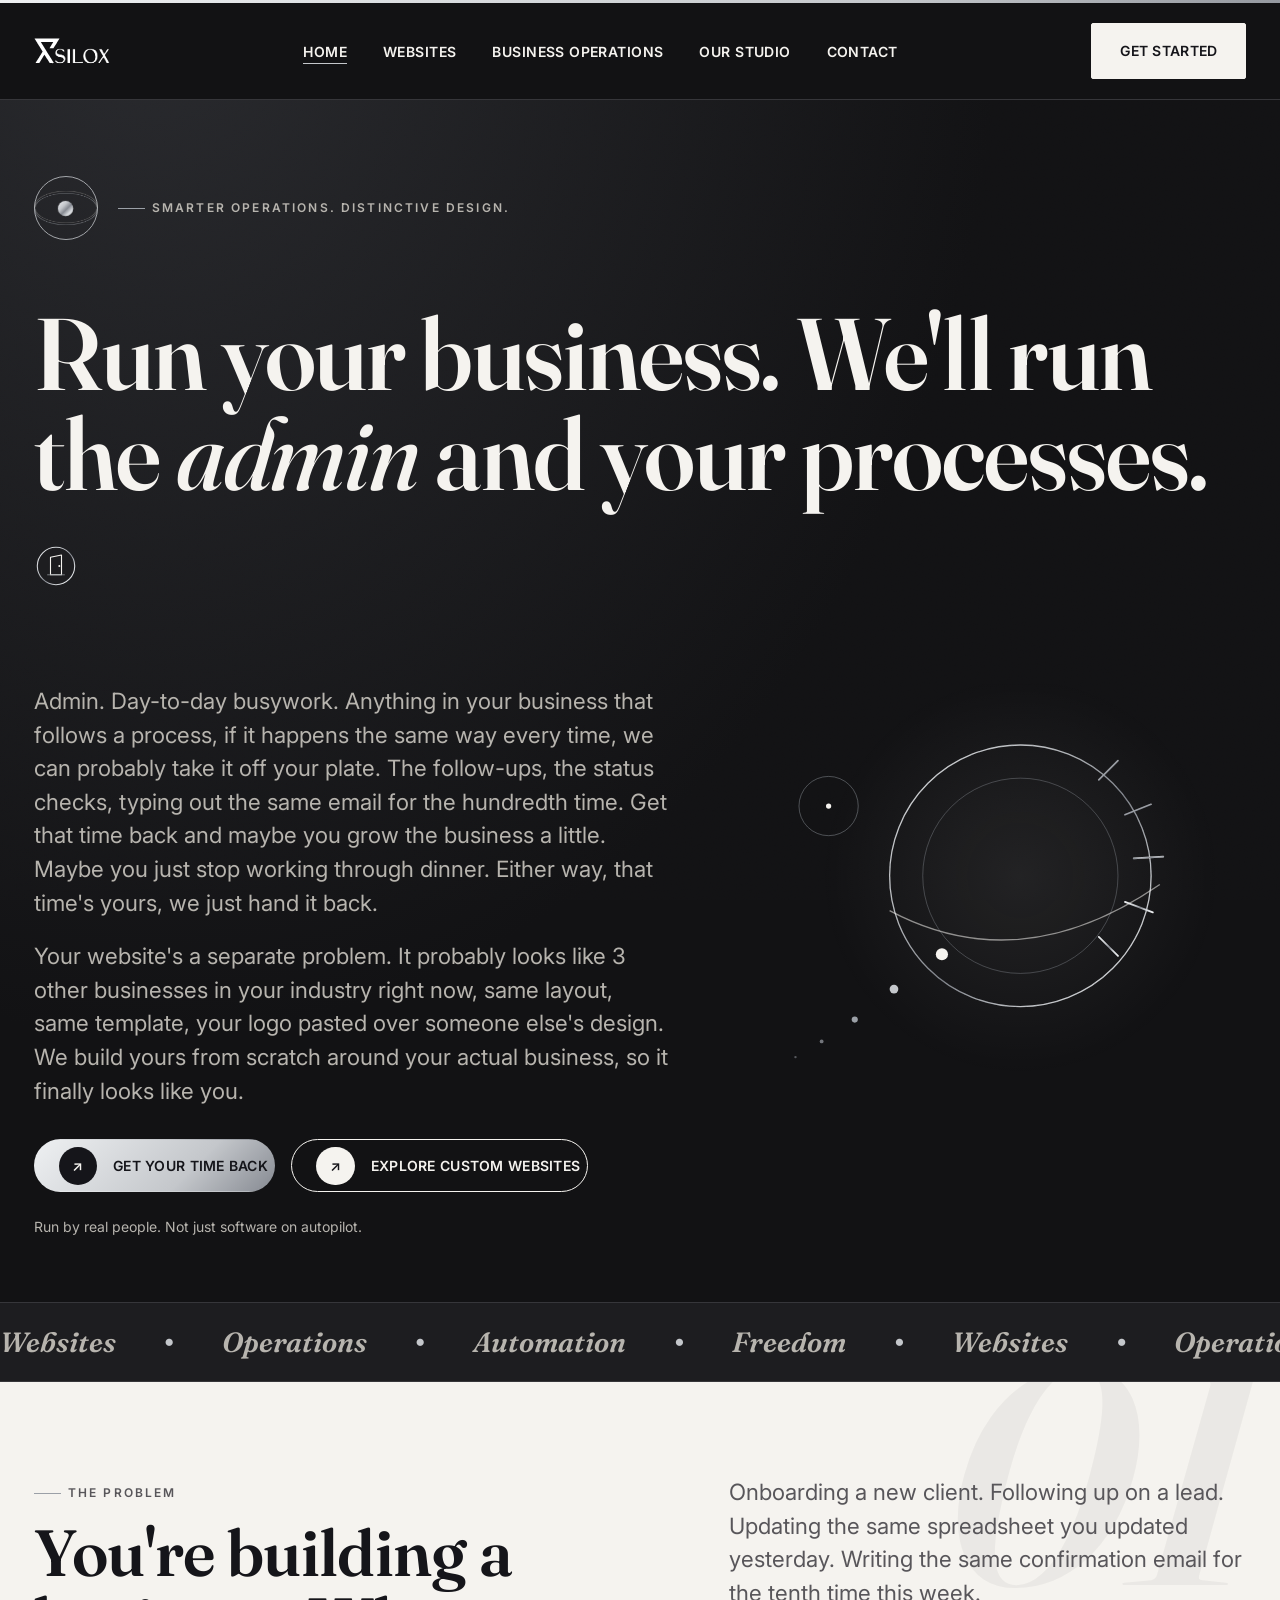
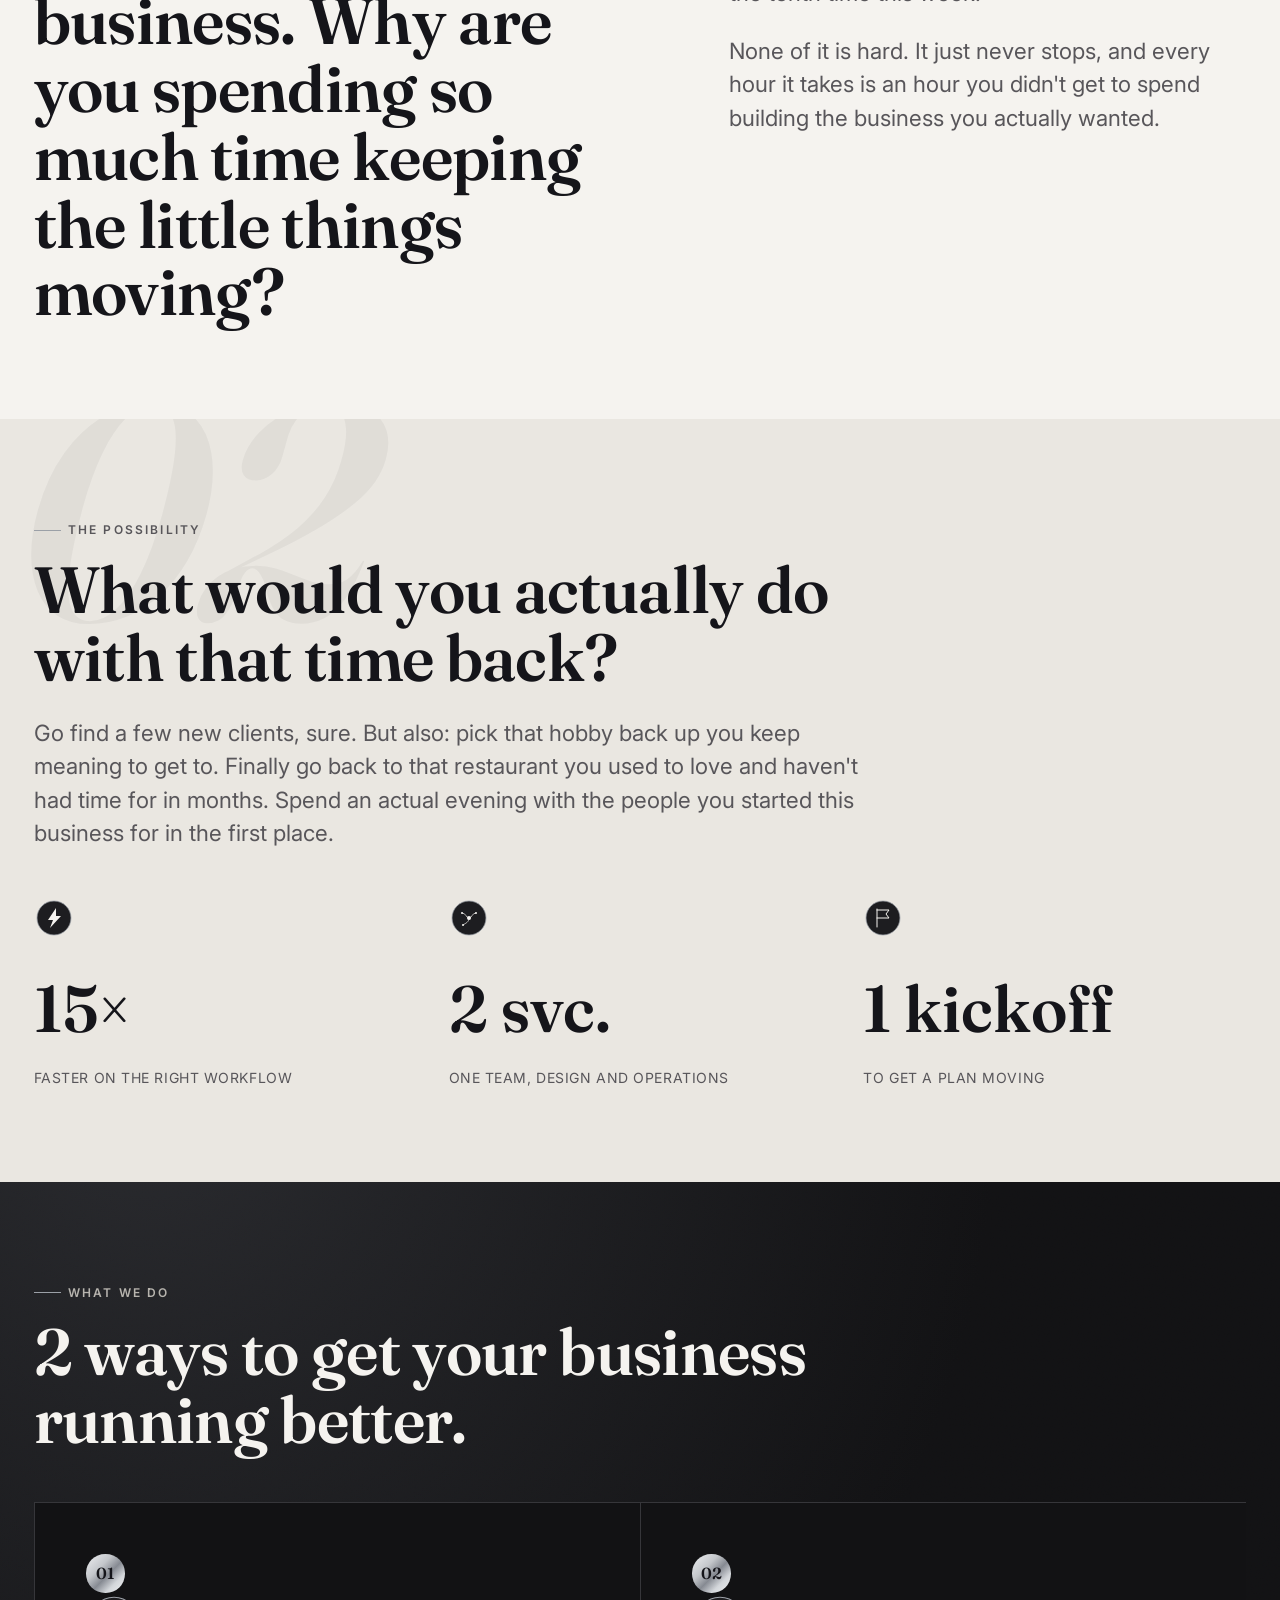
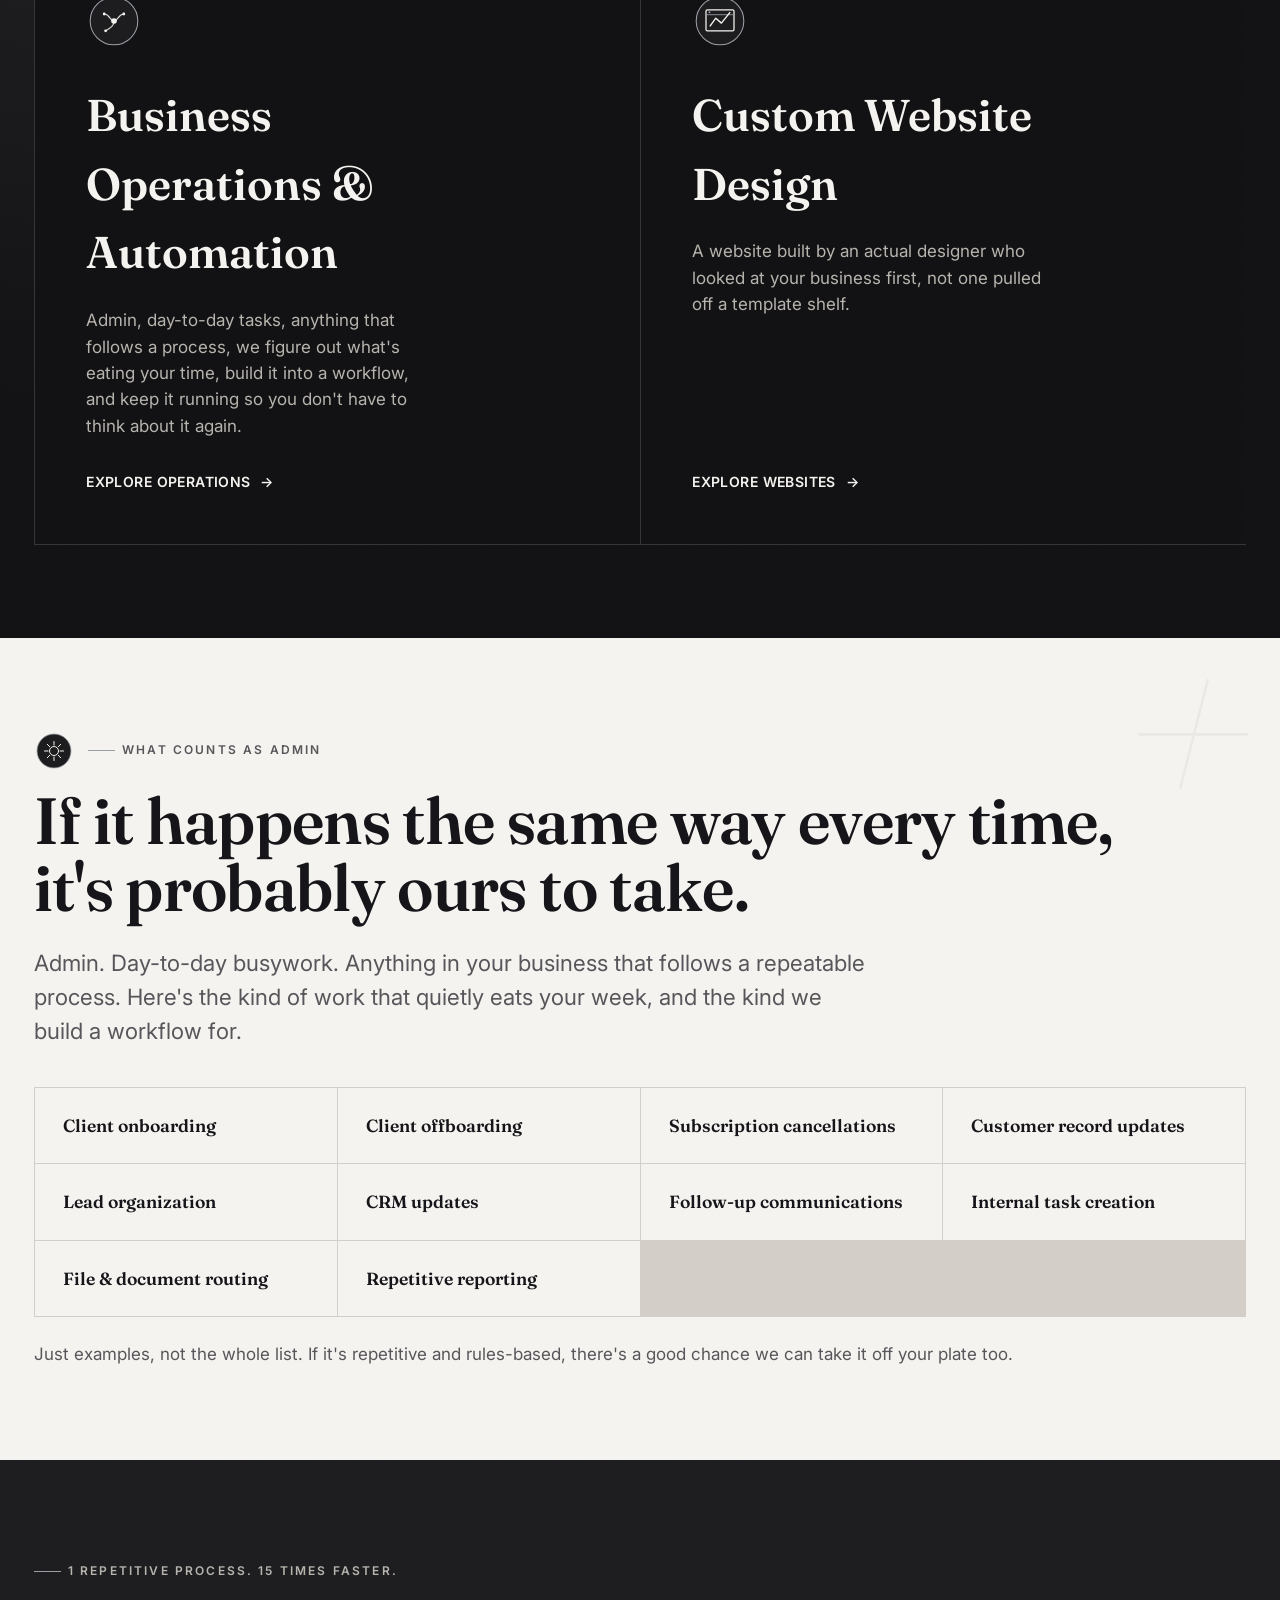
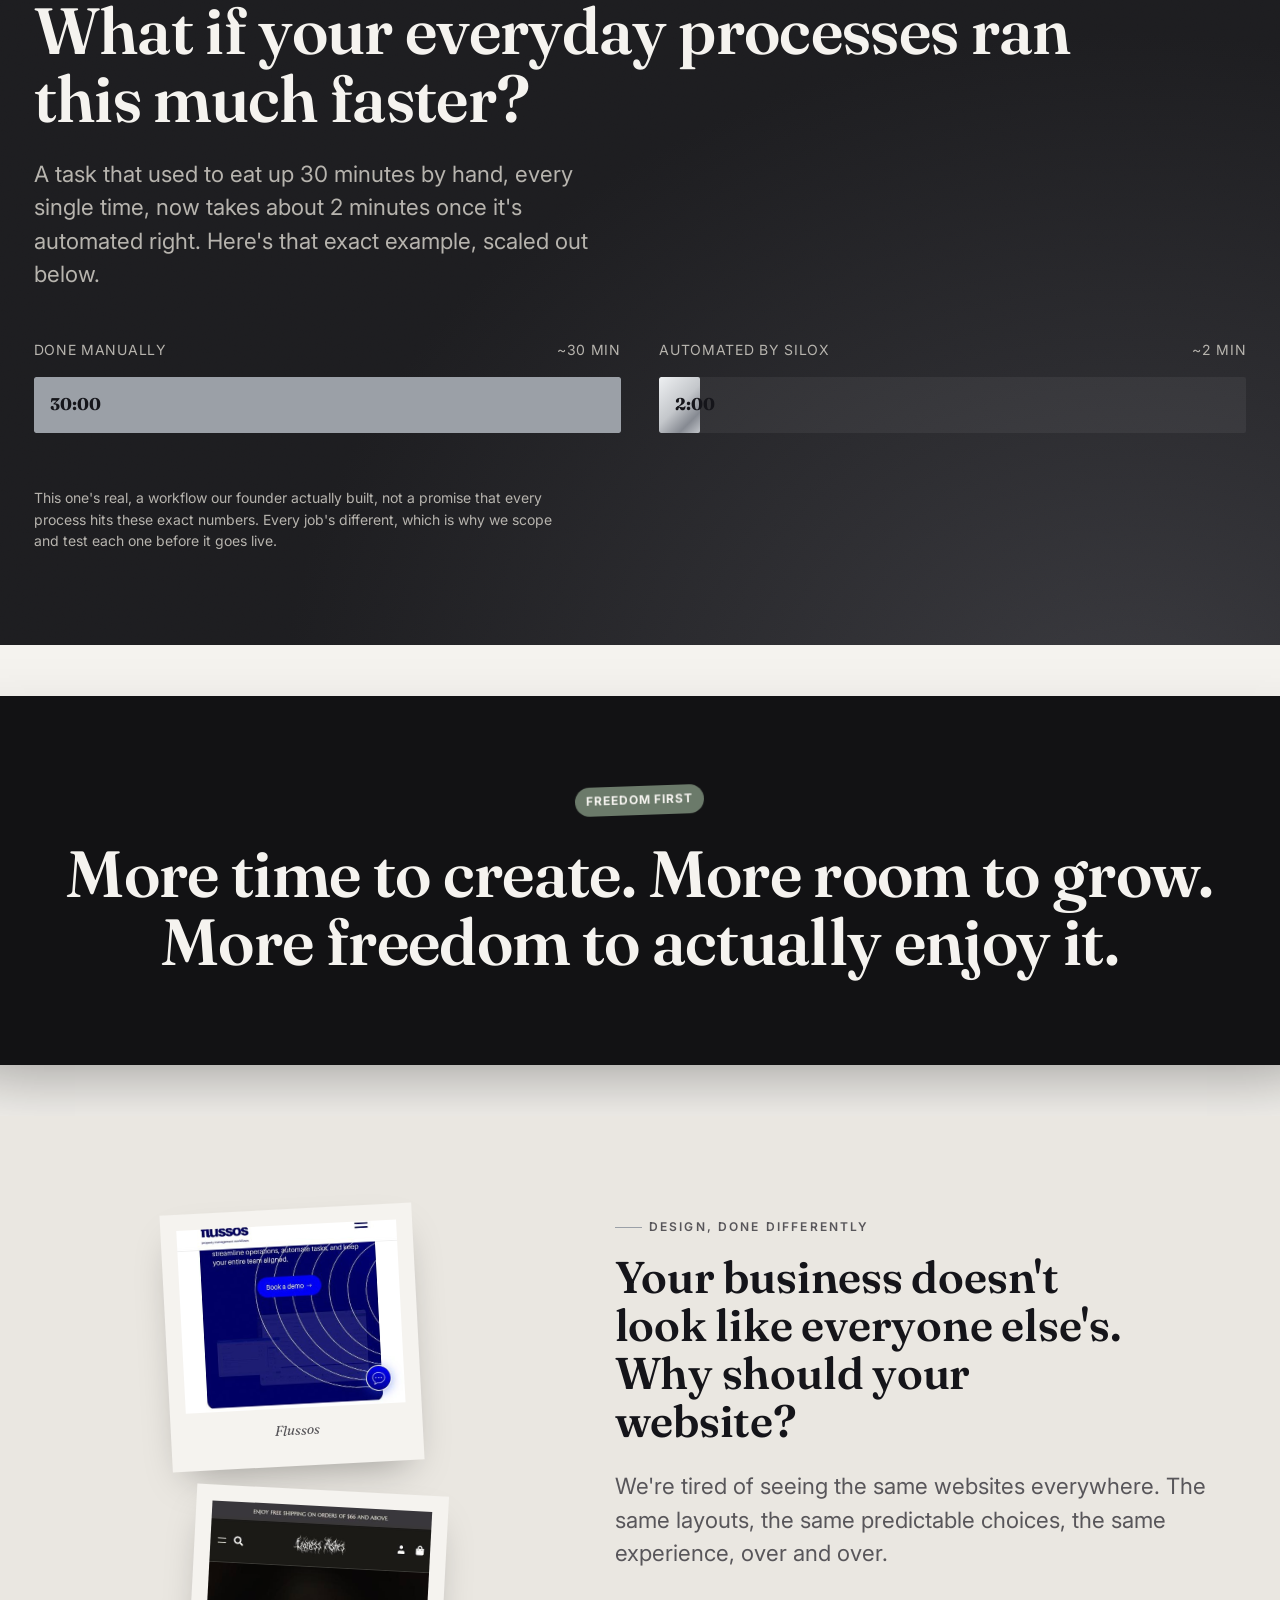
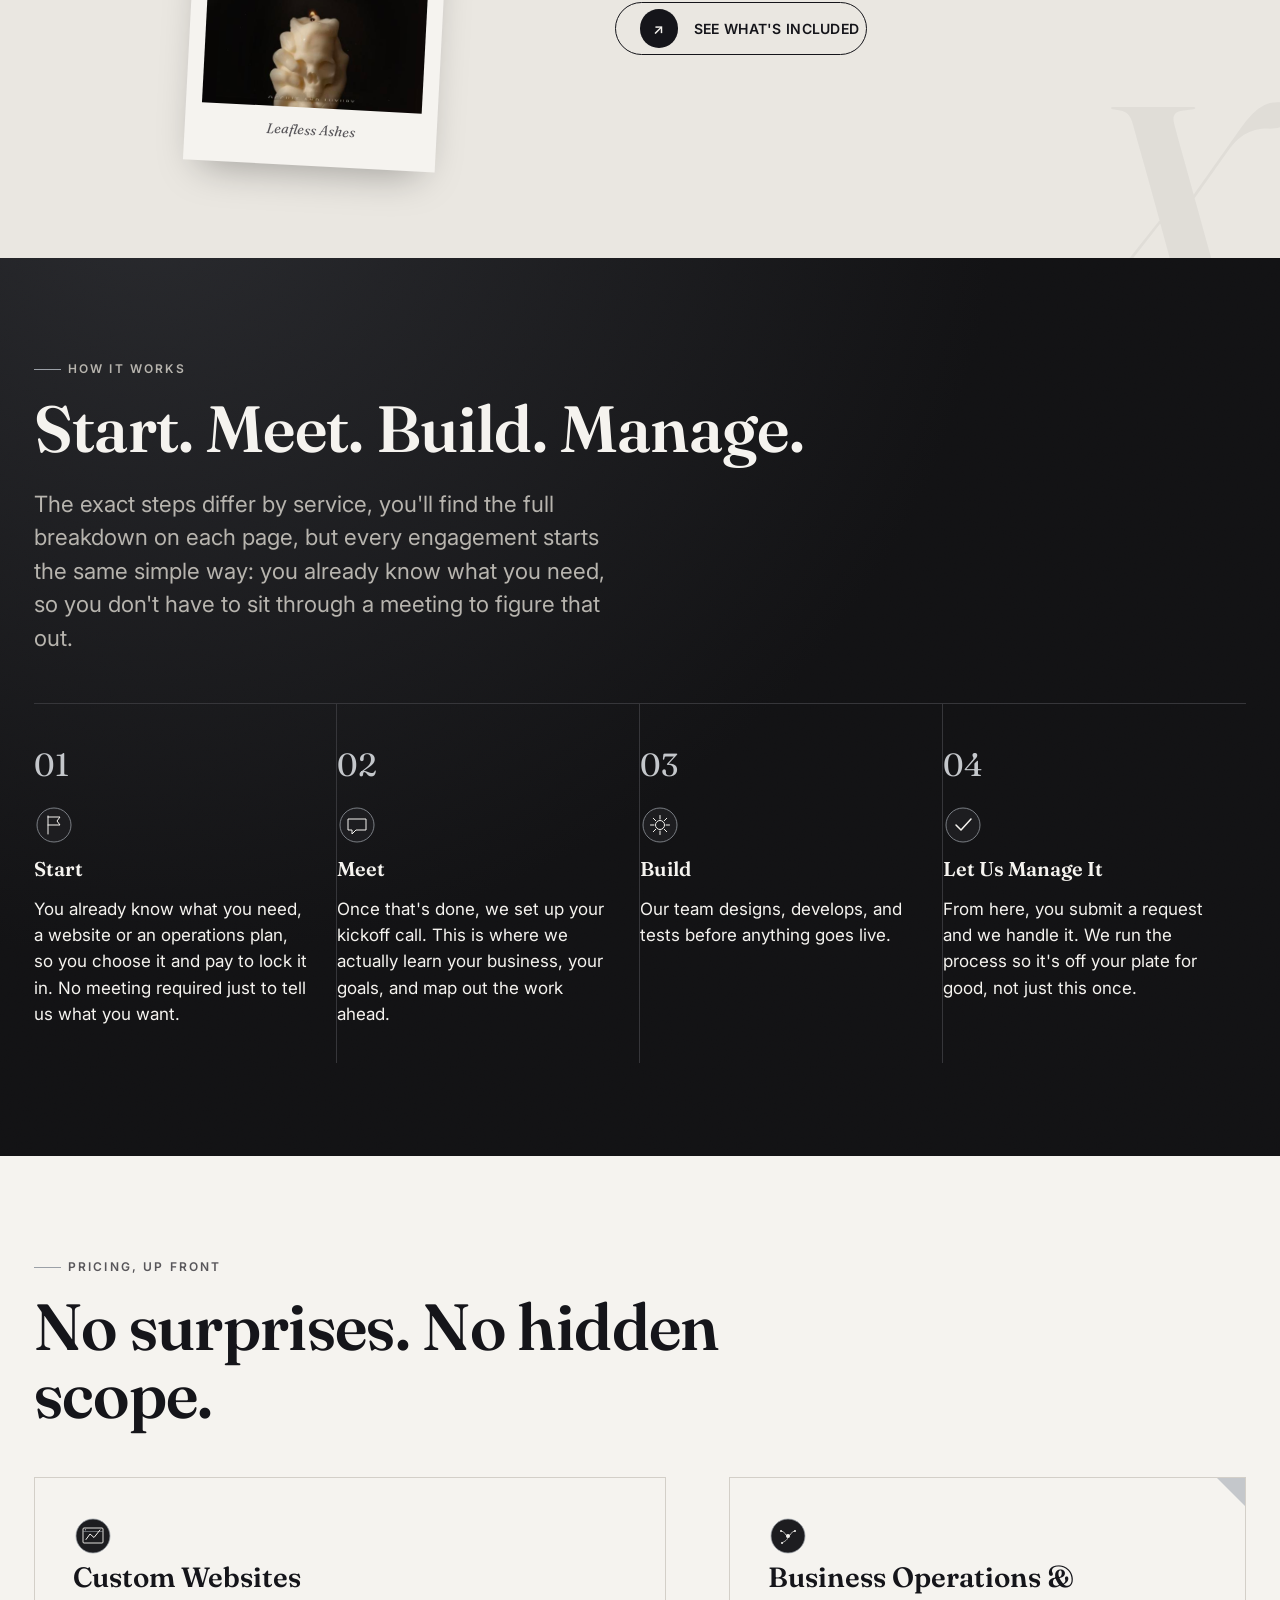
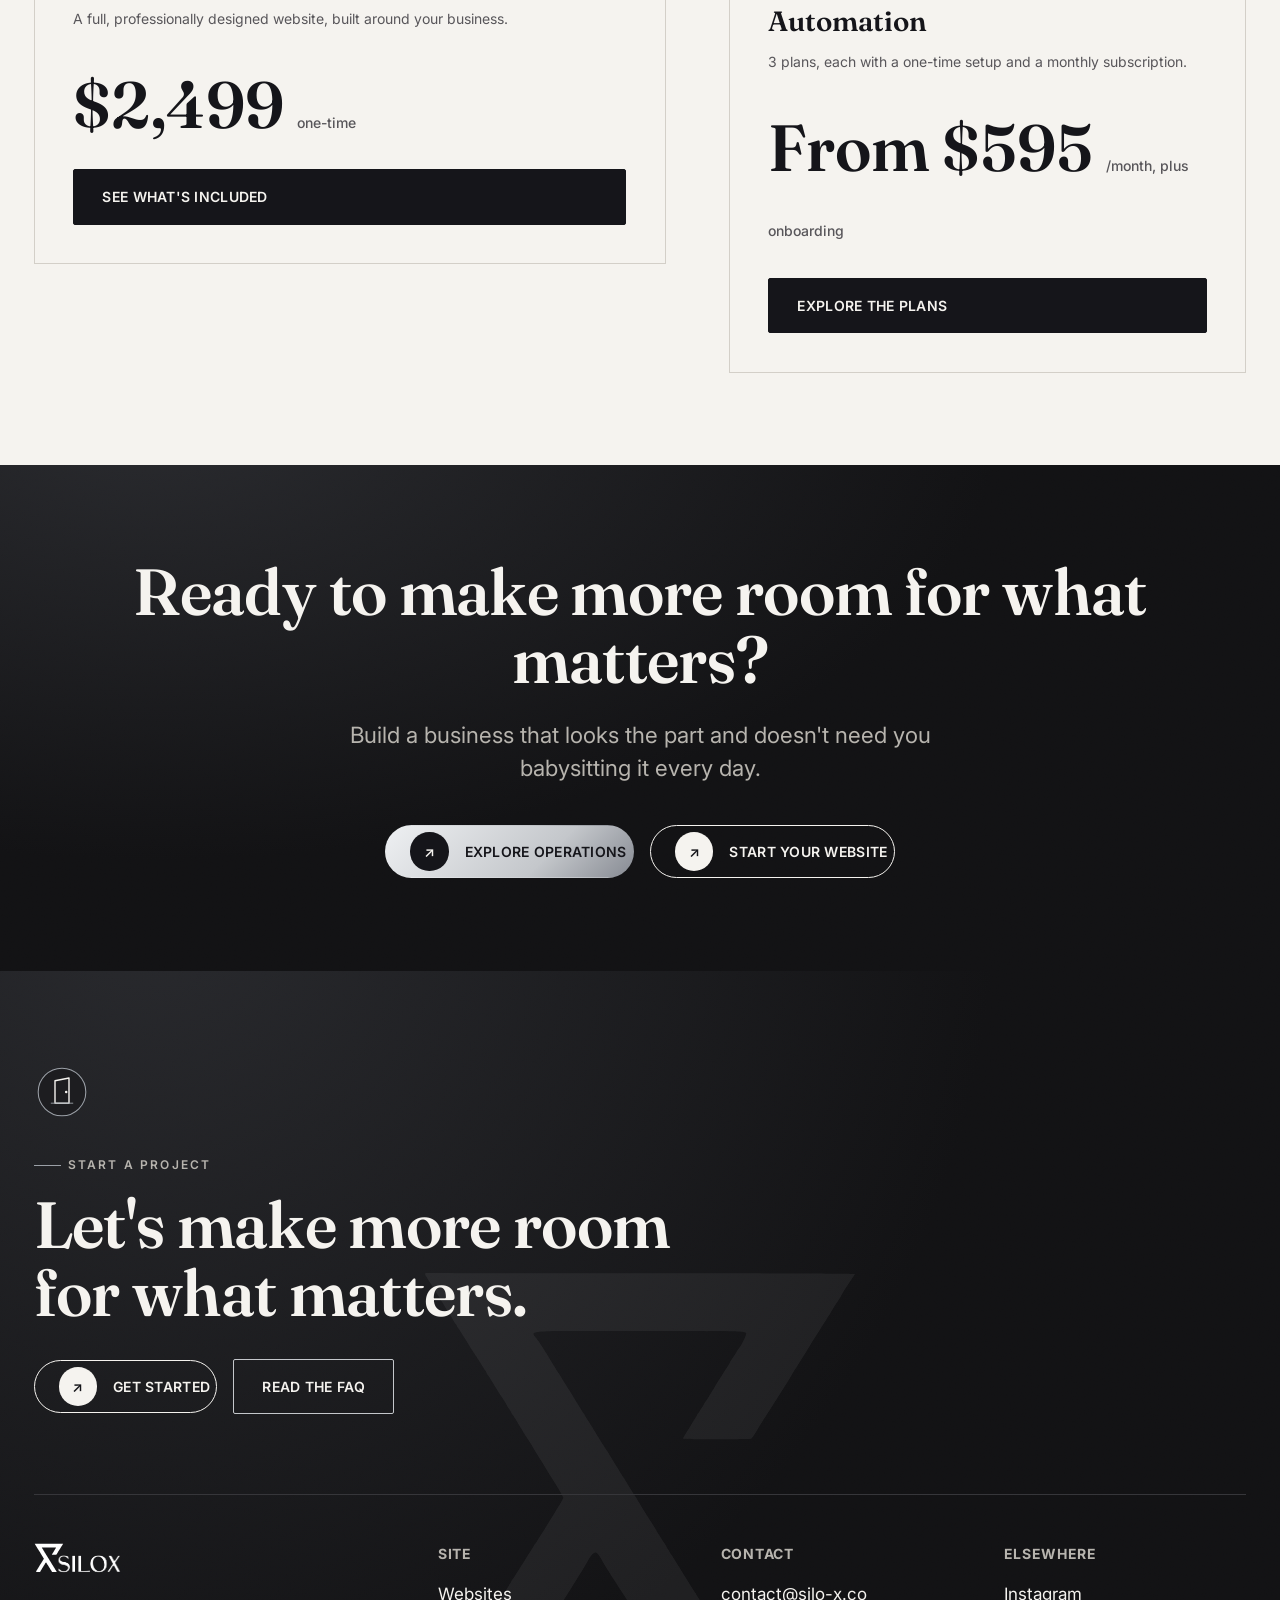
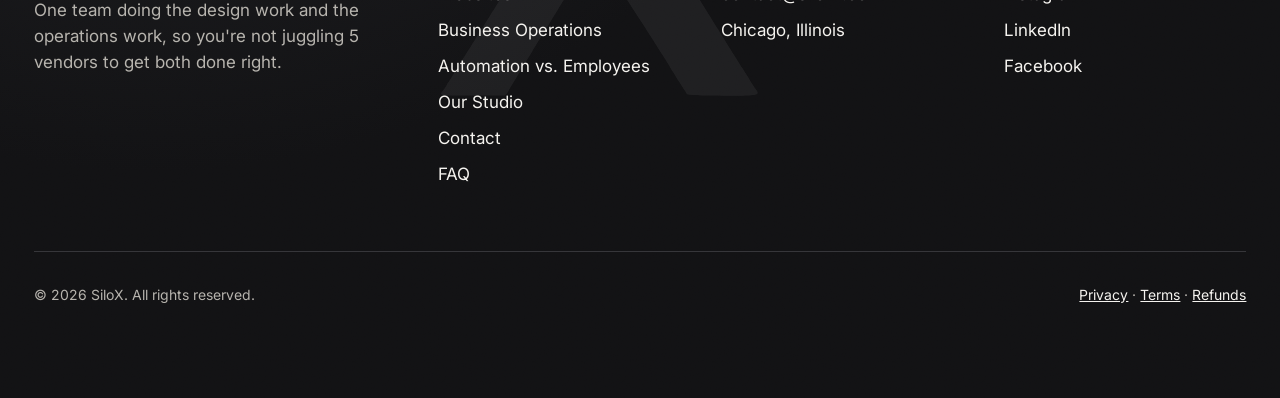
==== commit cd714c10: "Update home headline" ====
--- a/site/index.html
+++ b/site/index.html
@@ -43,7 +43,7 @@
 			<div class="orb-3d" aria-hidden="true"><div class="orb-3d__inner"><span class="orb-3d__ring"></span><span class="orb-3d__ring"></span><span class="orb-3d__ring"></span><span class="orb-3d__core"></span></div></div>
 			<p class="eyebrow hero__eyebrow" style="margin:0;">Smarter operations. Distinctive design.</p>
 		</div>
-		<h1 class="display-hero hero__headline" style="margin-top:1.5rem;">You built a business for <em class="accent">freedom</em>. Let's make room for it.</h1>
+		<h1 class="display-hero hero__headline" style="margin-top:1.5rem;">Run your business. We'll run the <em class="accent">admin</em> and your processes.</h1>
 		<div class="hero__motif-badge" aria-hidden="true">
 			<span class="icon-chip" aria-hidden="true"><svg viewBox="0 0 80 80" xmlns="http://www.w3.org/2000/svg"><circle cx="40" cy="40" r="34" fill="#1d1d20" stroke="url(#homeDoorChrome)" stroke-width="2"/><defs><linearGradient id="homeDoorChrome" x1="0%" y1="0%" x2="100%" y2="100%"><stop offset="0%" stop-color="#eef0f2"/><stop offset="35%" stop-color="#c4c7cb"/><stop offset="55%" stop-color="#868a92"/><stop offset="75%" stop-color="#d4d7db"/><stop offset="100%" stop-color="#eef0f2"/></linearGradient></defs><path d="M30 56 V24 l20 -4 v36 z" fill="none" stroke="#f5f3ef" stroke-width="2" stroke-linecap="round" stroke-linejoin="round"/><circle cx="46" cy="40" r="1.8" fill="#f5f3ef"/><line x1="24" y1="56" x2="56" y2="56" stroke="#9ba0a7" stroke-width="1.3"/></svg></span>
 		</div>
--- a/site/css/styles.css
+++ b/site/css/styles.css
@@ -830,3 +830,25 @@
 .pricing-grid--fan .pricing-card:nth-child(3) { --fan: 1.4deg; }
 .pricing-grid--fan .pricing-card--featured { --fan: 0deg; --lift: -10px; z-index: 2; }
 @media (max-width: 1000px) { .pricing-grid--fan .pricing-card { --fan: 0deg !important; --lift: 0 !important; } }
+
+/* ==========================================================================
+   33. ICON CHIPS — small line-art accents, same family as the hero motifs
+   ========================================================================== */
+
+.icon-chip { display: inline-flex; width: 56px; height: 56px; flex-shrink: 0; }
+.icon-chip svg { width: 100%; height: 100%; display: block; }
+.icon-chip--sm { width: 40px; height: 40px; }
+.stat .icon-chip { margin-bottom: 1.25rem; }
+.compare-table__col-icon { display: inline-flex; align-items: center; justify-content: center; margin-bottom: 0.5rem; }
+.task-list-compare__col h4 { display: flex; align-items: center; gap: 0.75rem; }
+.definition-card__icon { margin-bottom: 1rem; }
+.timeline-step__icon { width: 40px; height: 40px; flex-shrink: 0; }
+.footer-cta__icon { margin-bottom: 1.25rem; }
+.phase__icon { margin-bottom: 1rem; }
+.phase__icon .icon-chip { width: 44px; height: 44px; }
+.path-card > .icon-chip { margin-bottom: 1rem; }
+.pricing-card > .icon-chip:first-child { margin-bottom: 1rem; }
+.stat > .icon-chip { margin-bottom: 1.25rem; }
+.hero__motif-badge { display: inline-flex; align-items: center; gap: 0.75rem; margin-bottom: 1.5rem; }
+.hero__motif-badge .icon-chip { width: 44px; height: 44px; }
+.hero__motif-badge-arrow { color: var(--silox-chrome-1); font-size: 1.1rem; }
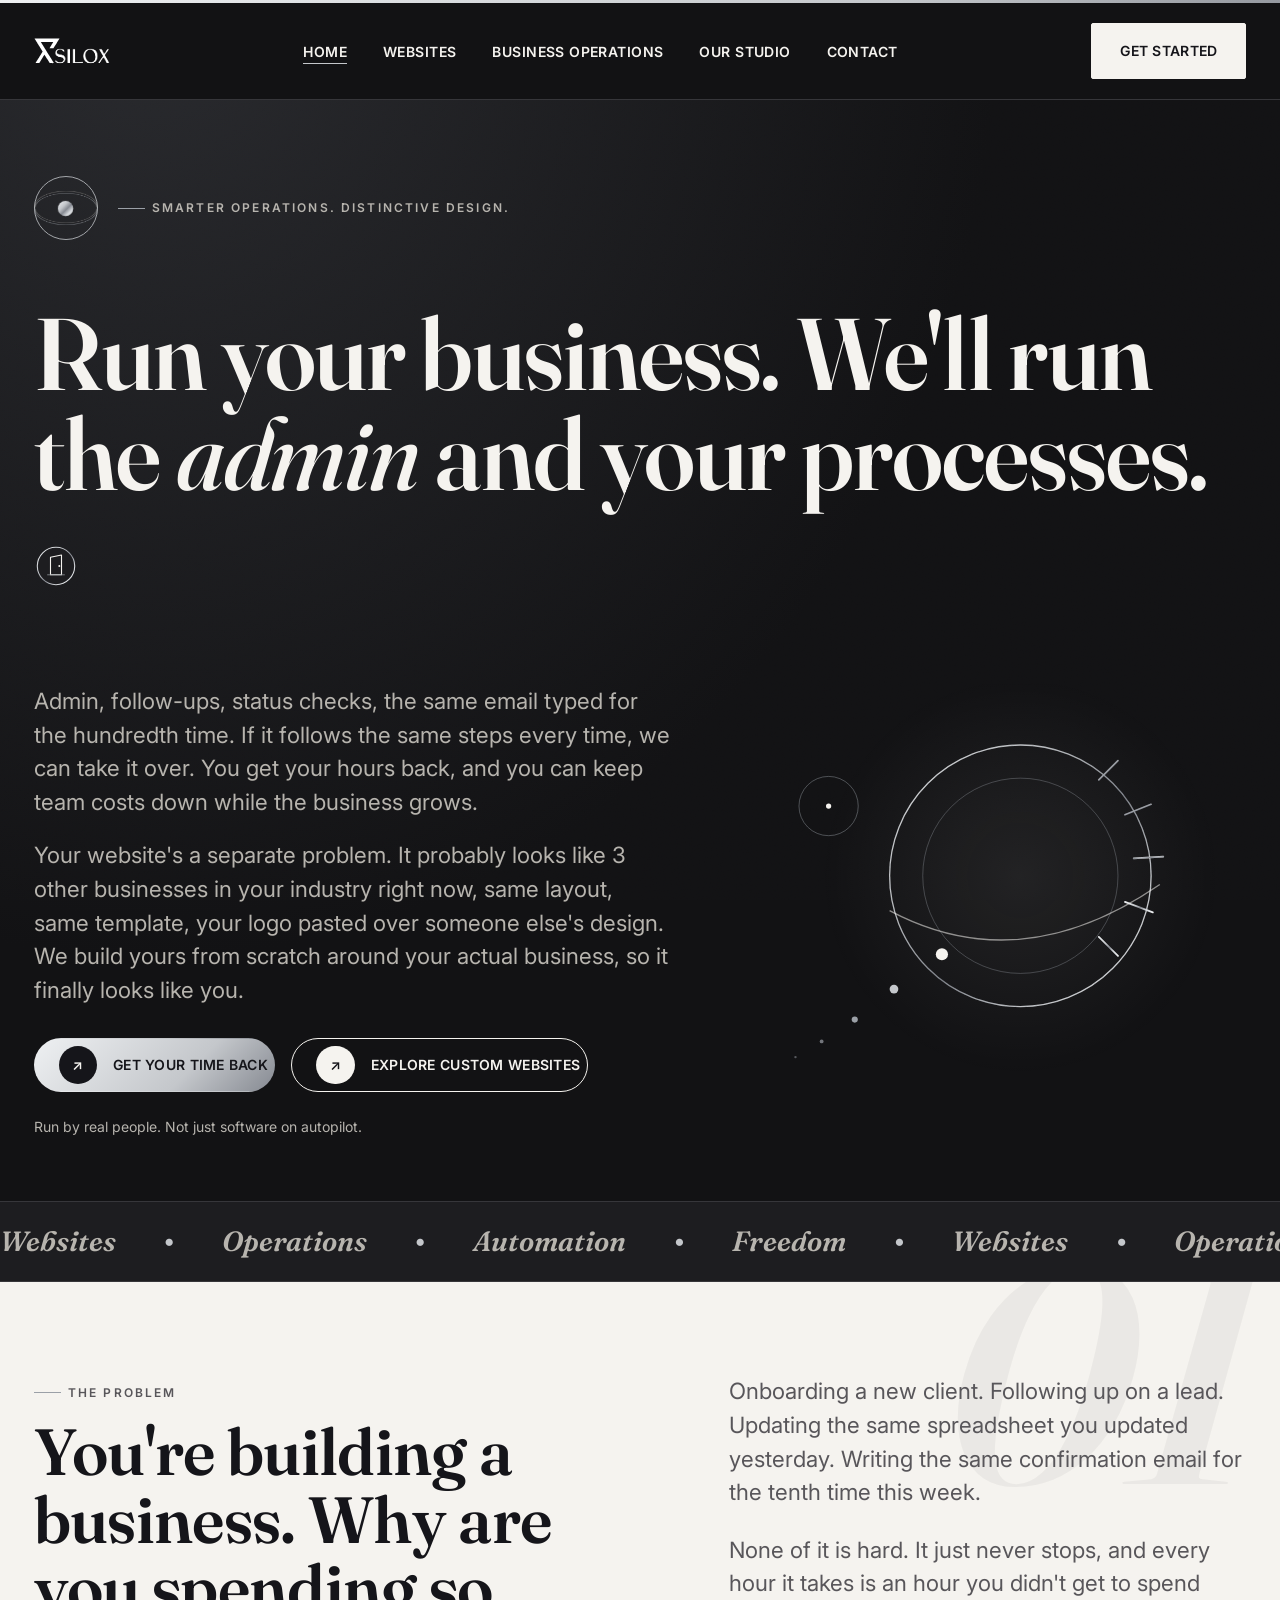
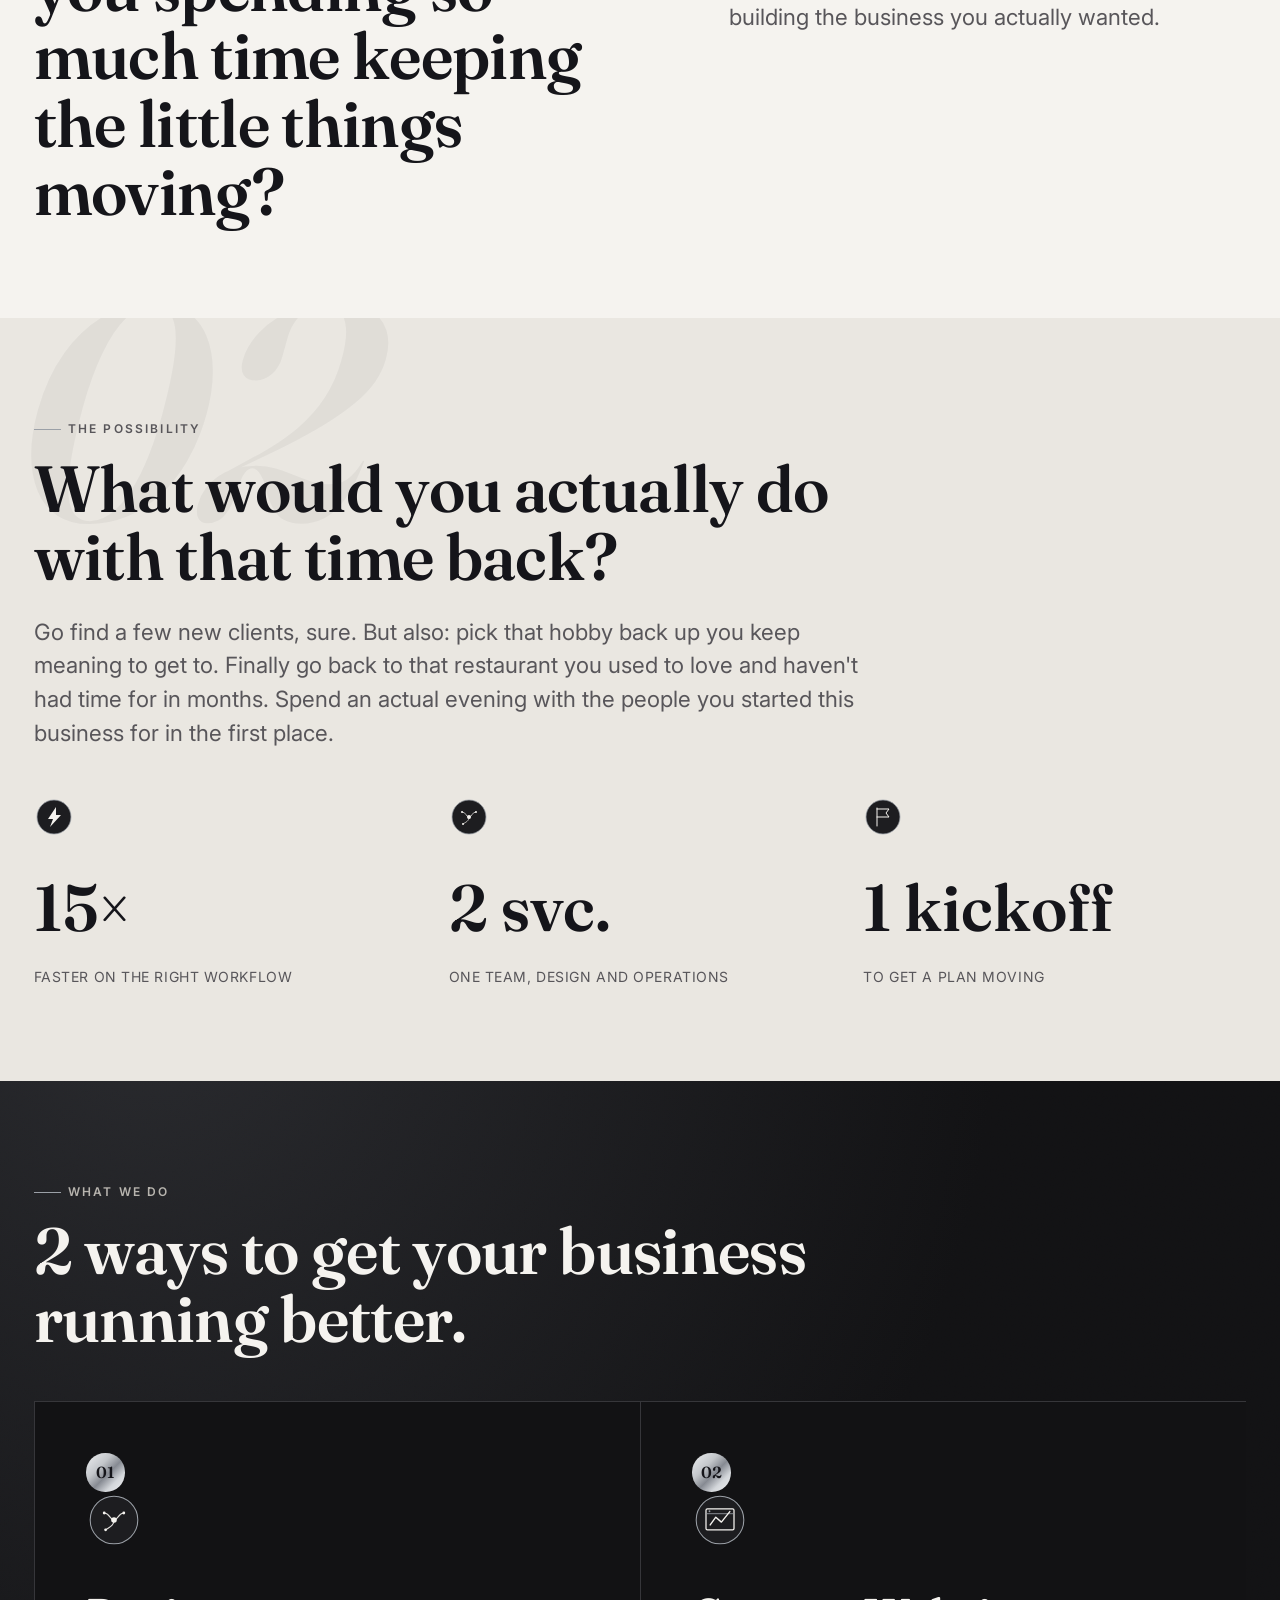
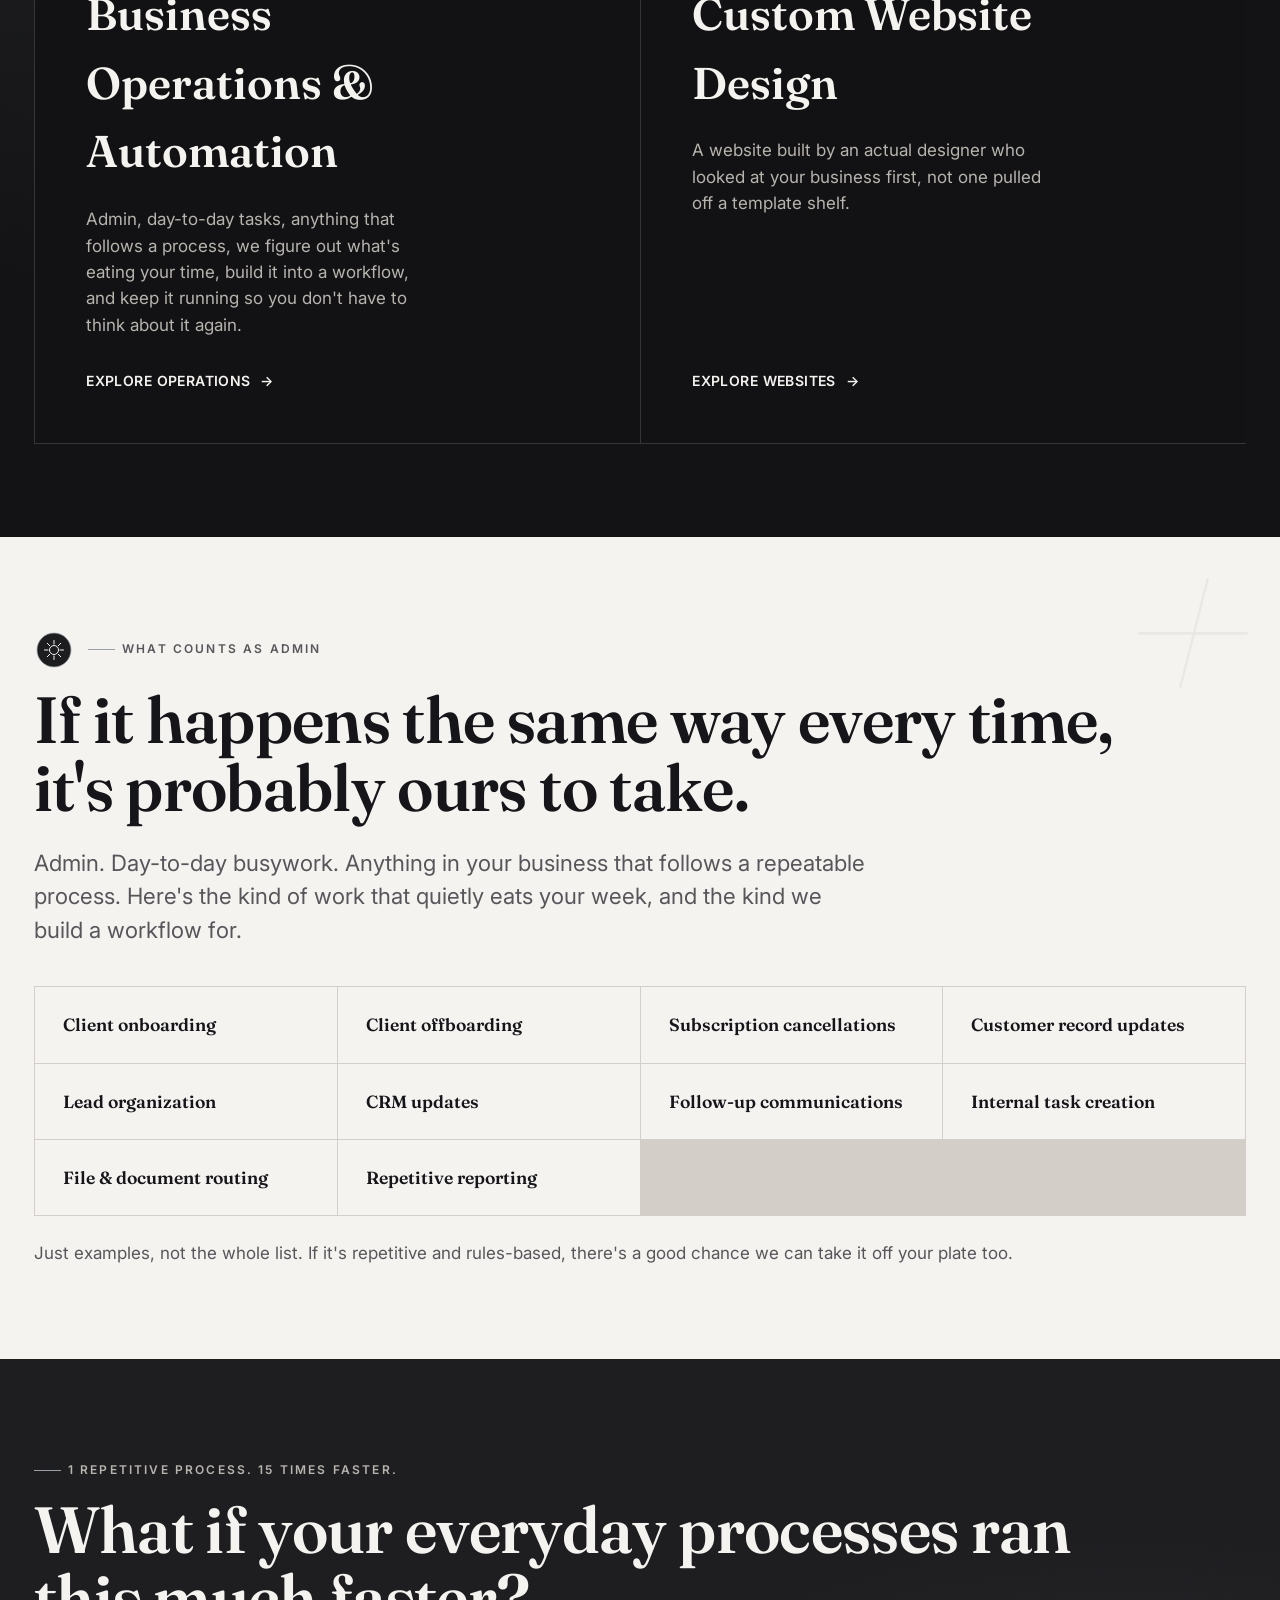
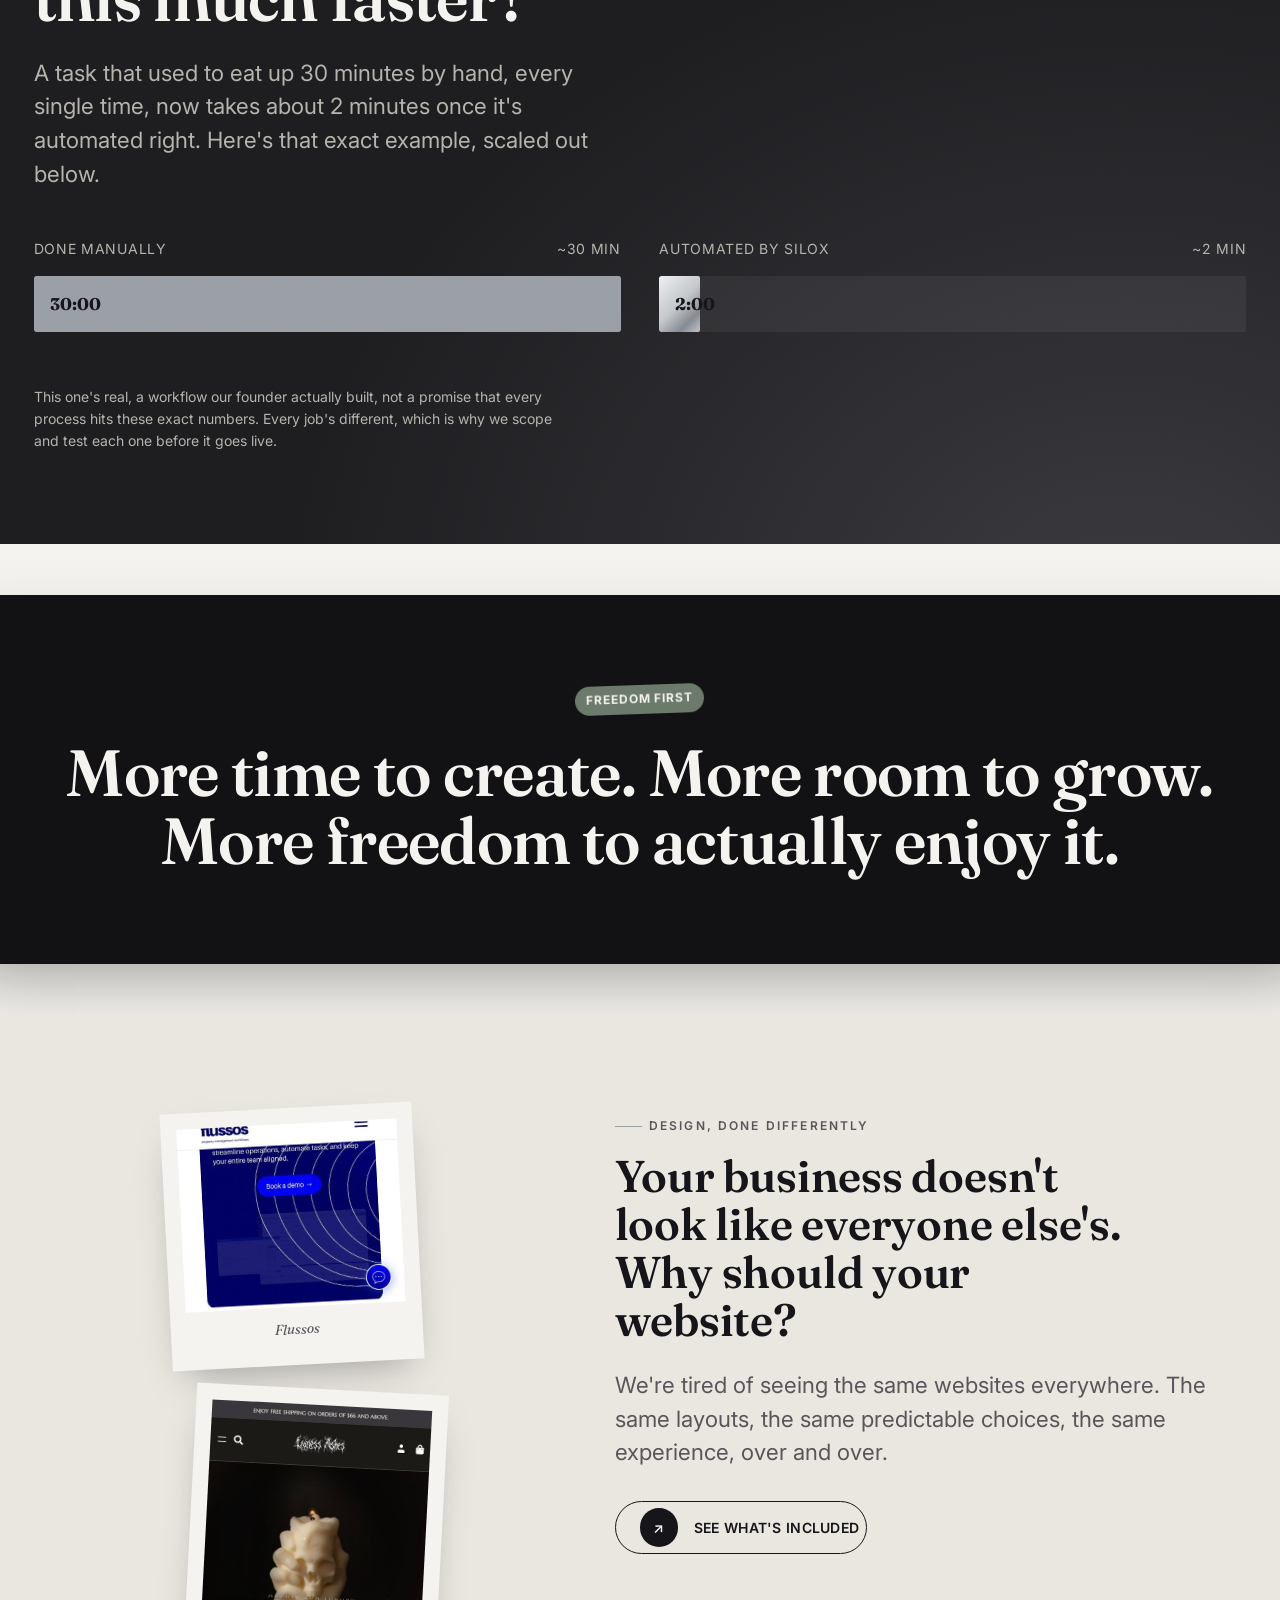
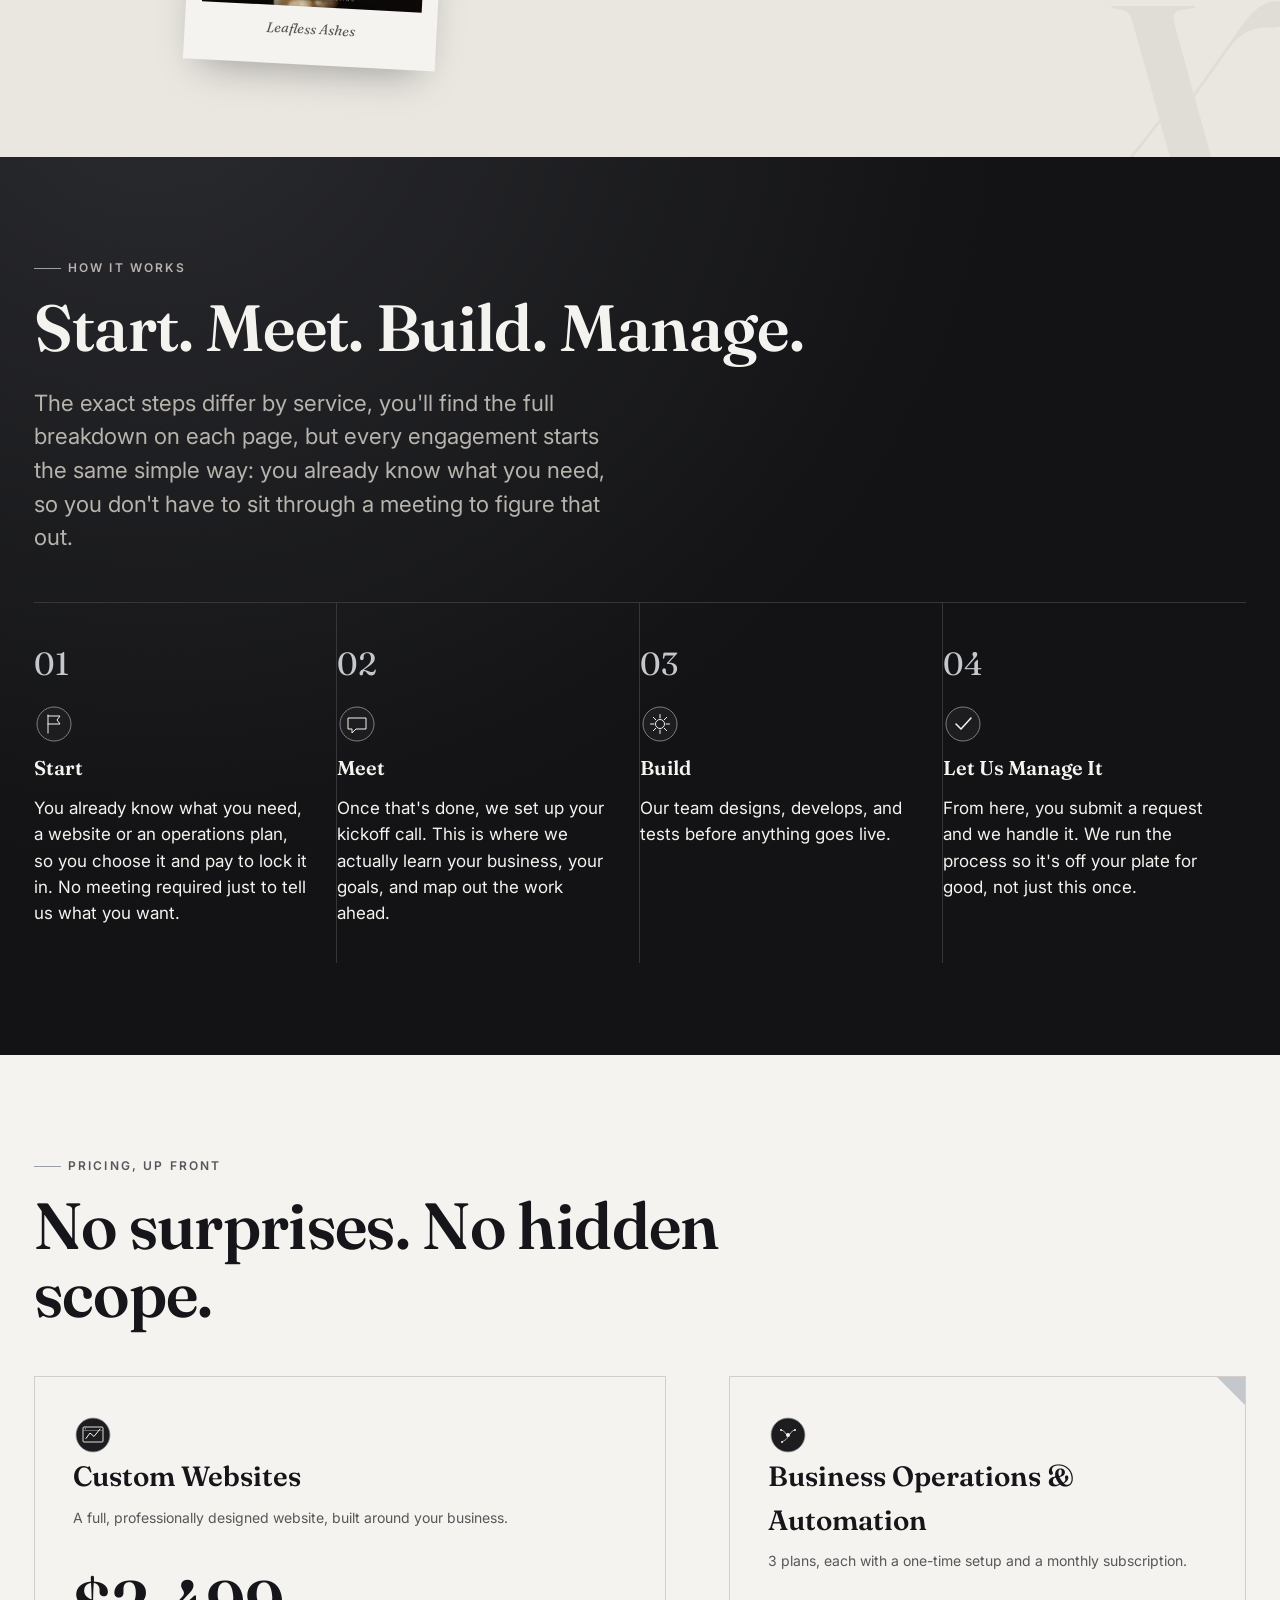
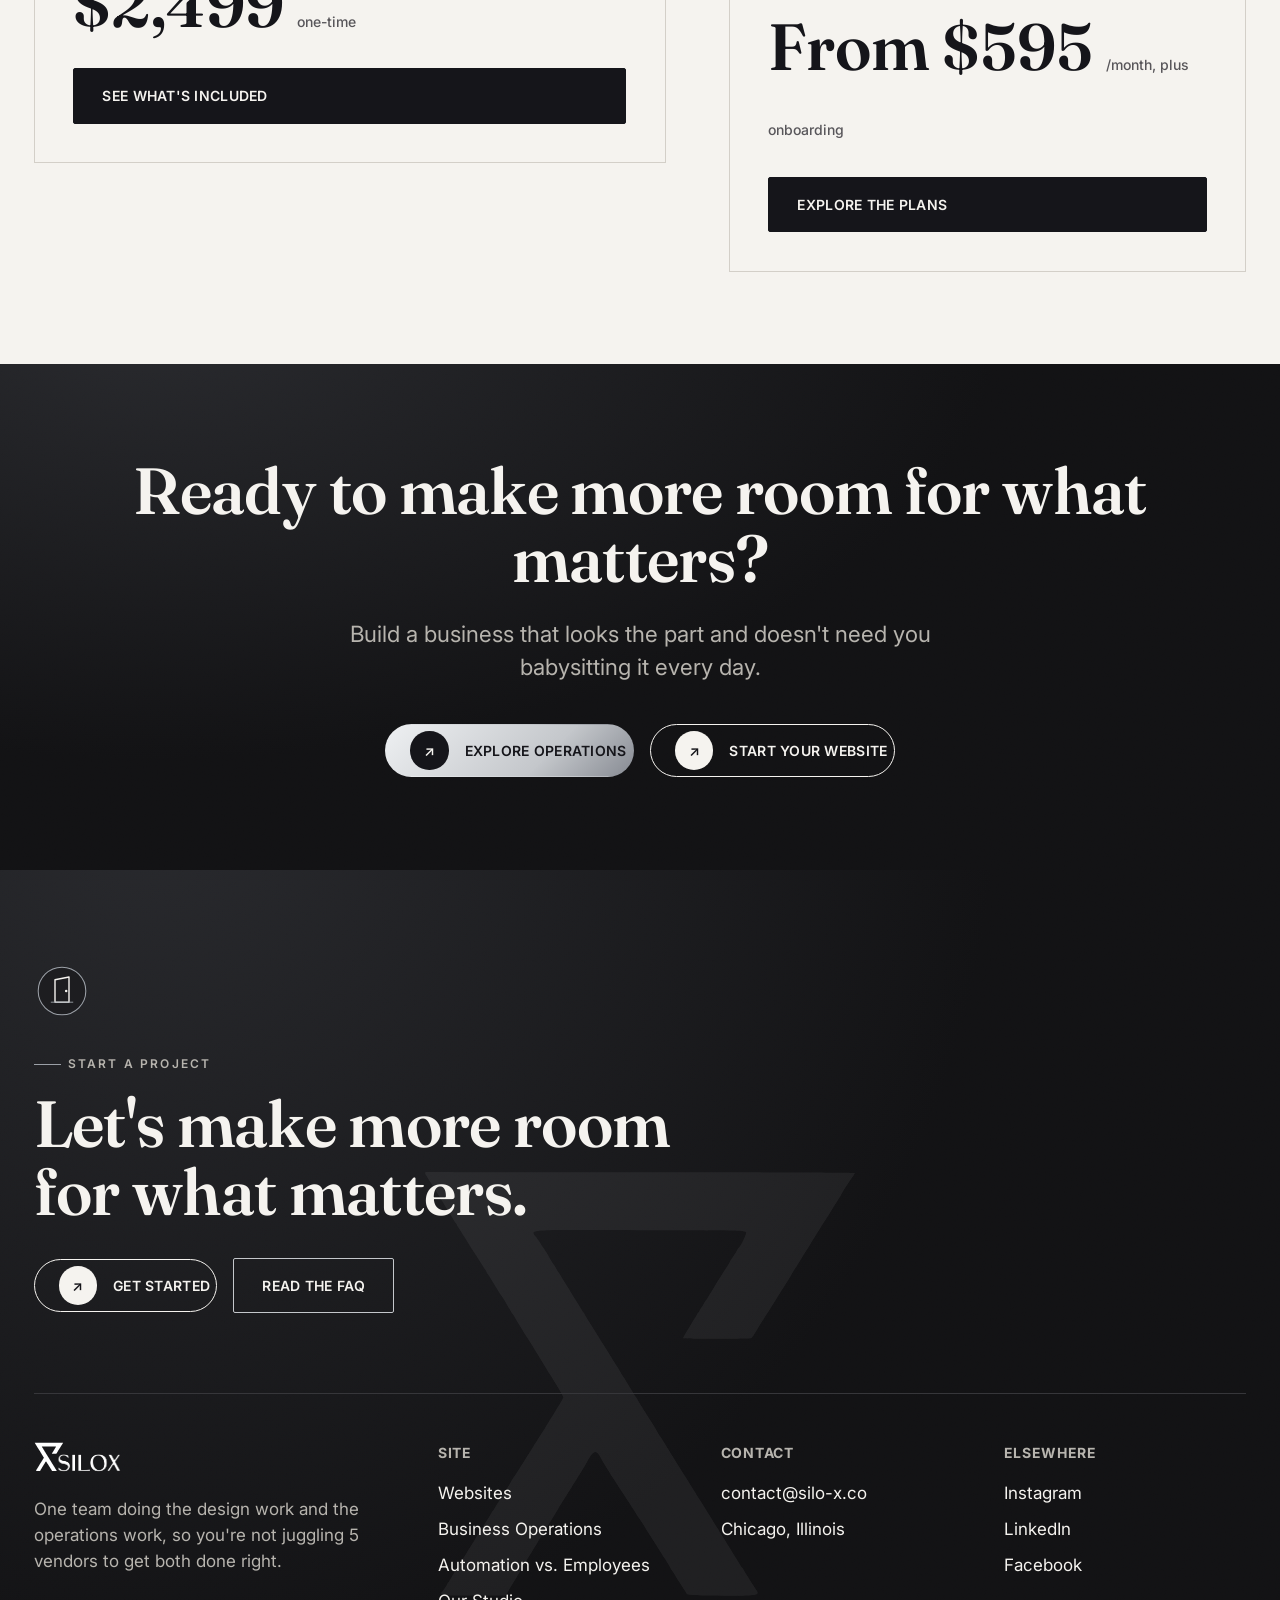
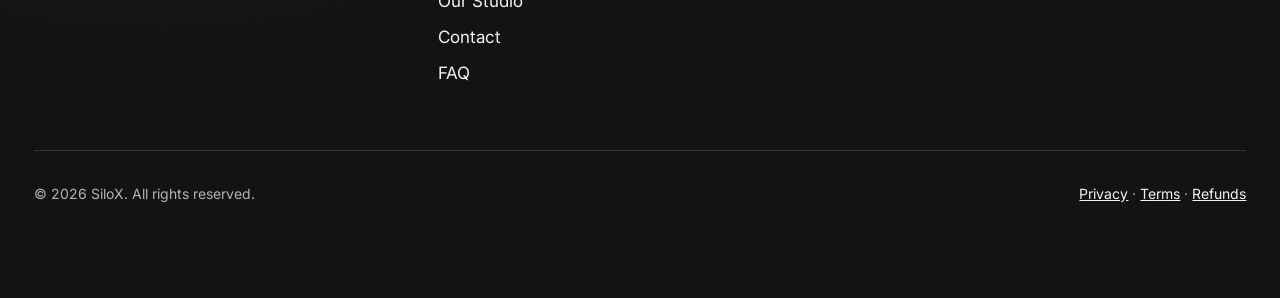
==== commit 25f617bb: "Update home hero intro line" ====
--- a/site/index.html
+++ b/site/index.html
@@ -49,7 +49,7 @@
 		</div>
 		<div class="hero__sub hero__sub--with-visual">
 			<div>
-				<p class="lead hero__lede">Admin. Day-to-day busywork. Anything in your business that follows a process, if it happens the same way every time, we can probably take it off your plate. The follow-ups, the status checks, typing out the same email for the hundredth time. Get that time back and maybe you grow the business a little. Maybe you just stop working through dinner. Either way, that time's yours, we just hand it back.</p>
+				<p class="lead hero__lede">Admin, follow-ups, status checks, the same email typed for the hundredth time. If it follows the same steps every time, we can take it over. You get your hours back, and you can keep team costs down while the business grows.</p>
 				<p class="lead hero__lede" style="margin-top:1.25rem;">Your website's a separate problem. It probably looks like 3 other businesses in your industry right now, same layout, same template, your logo pasted over someone else's design. We build yours from scratch around your actual business, so it finally looks like you.</p>
 				<div class="hero__cta btn-row">
 					<a class="btn-soul btn-soul--chrome" href="operations.html"><span class="btn-soul__ring">↗</span> Get Your Time Back</a>
